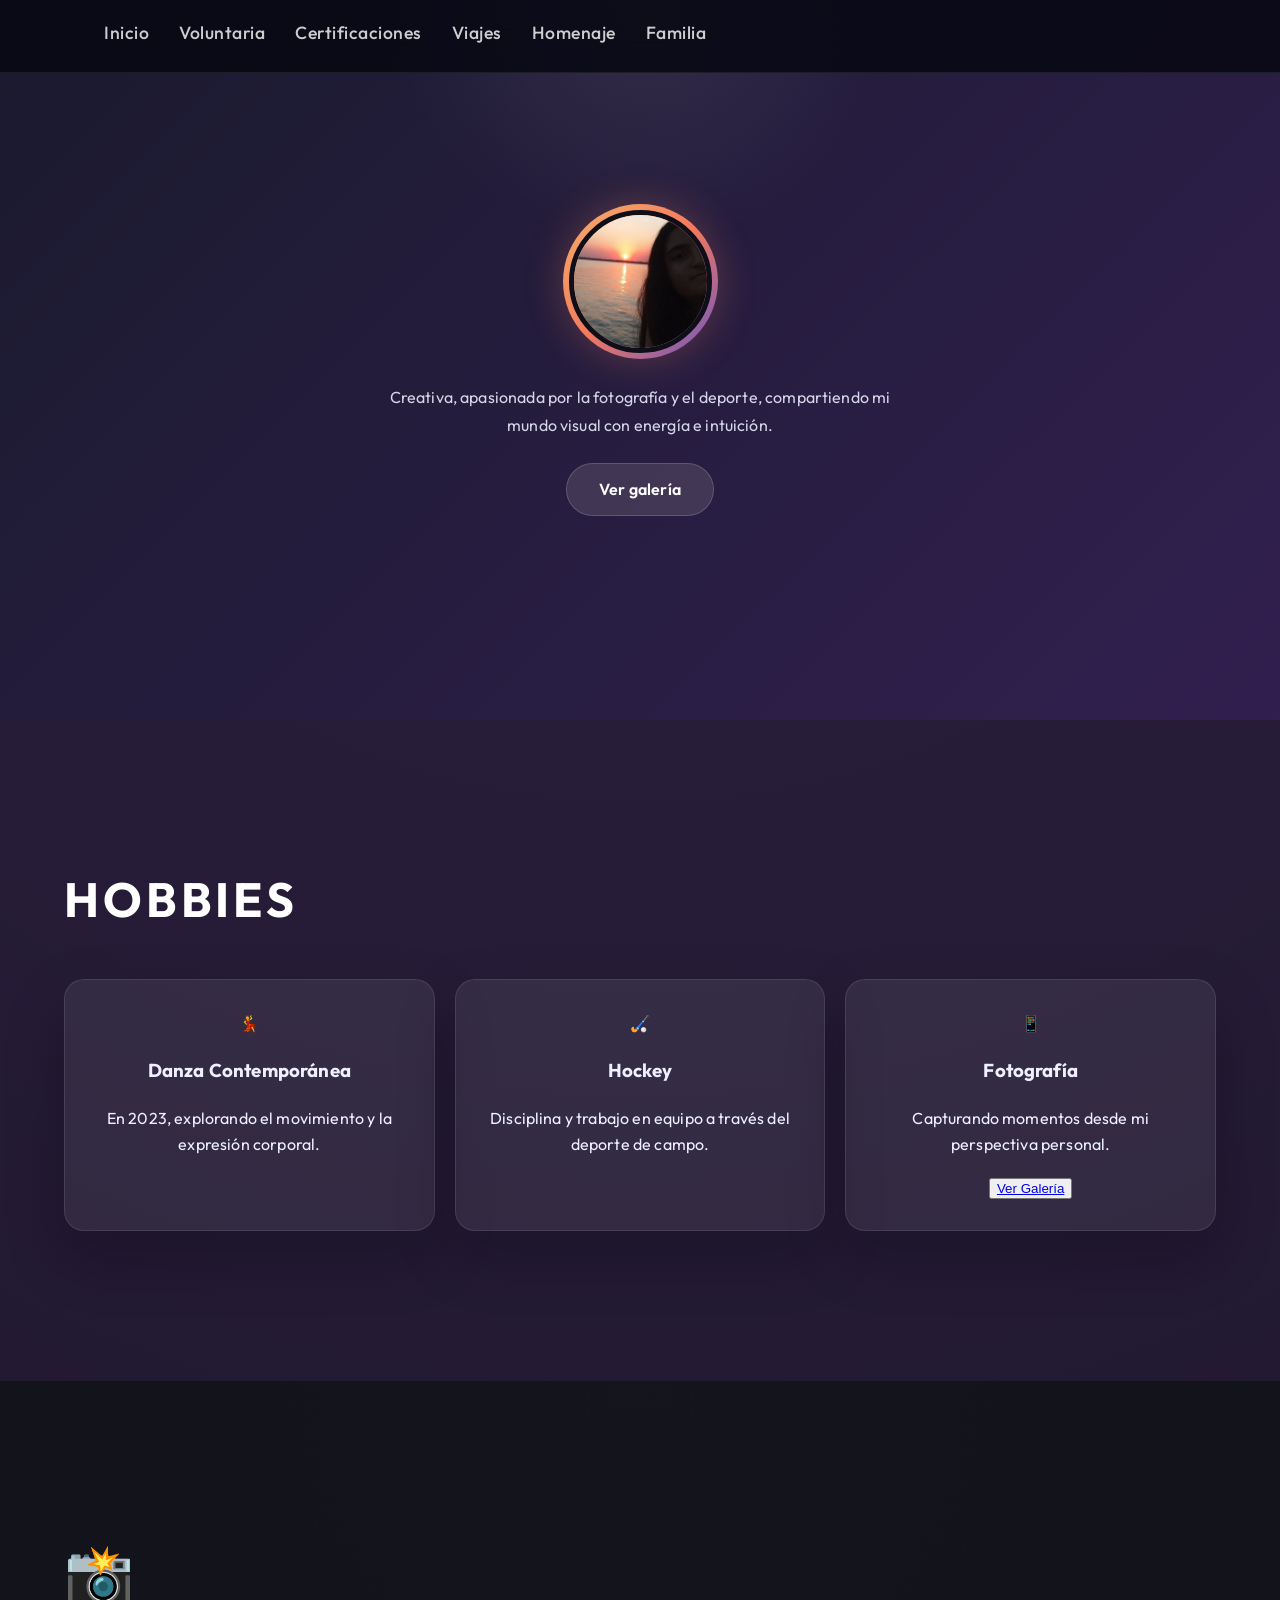
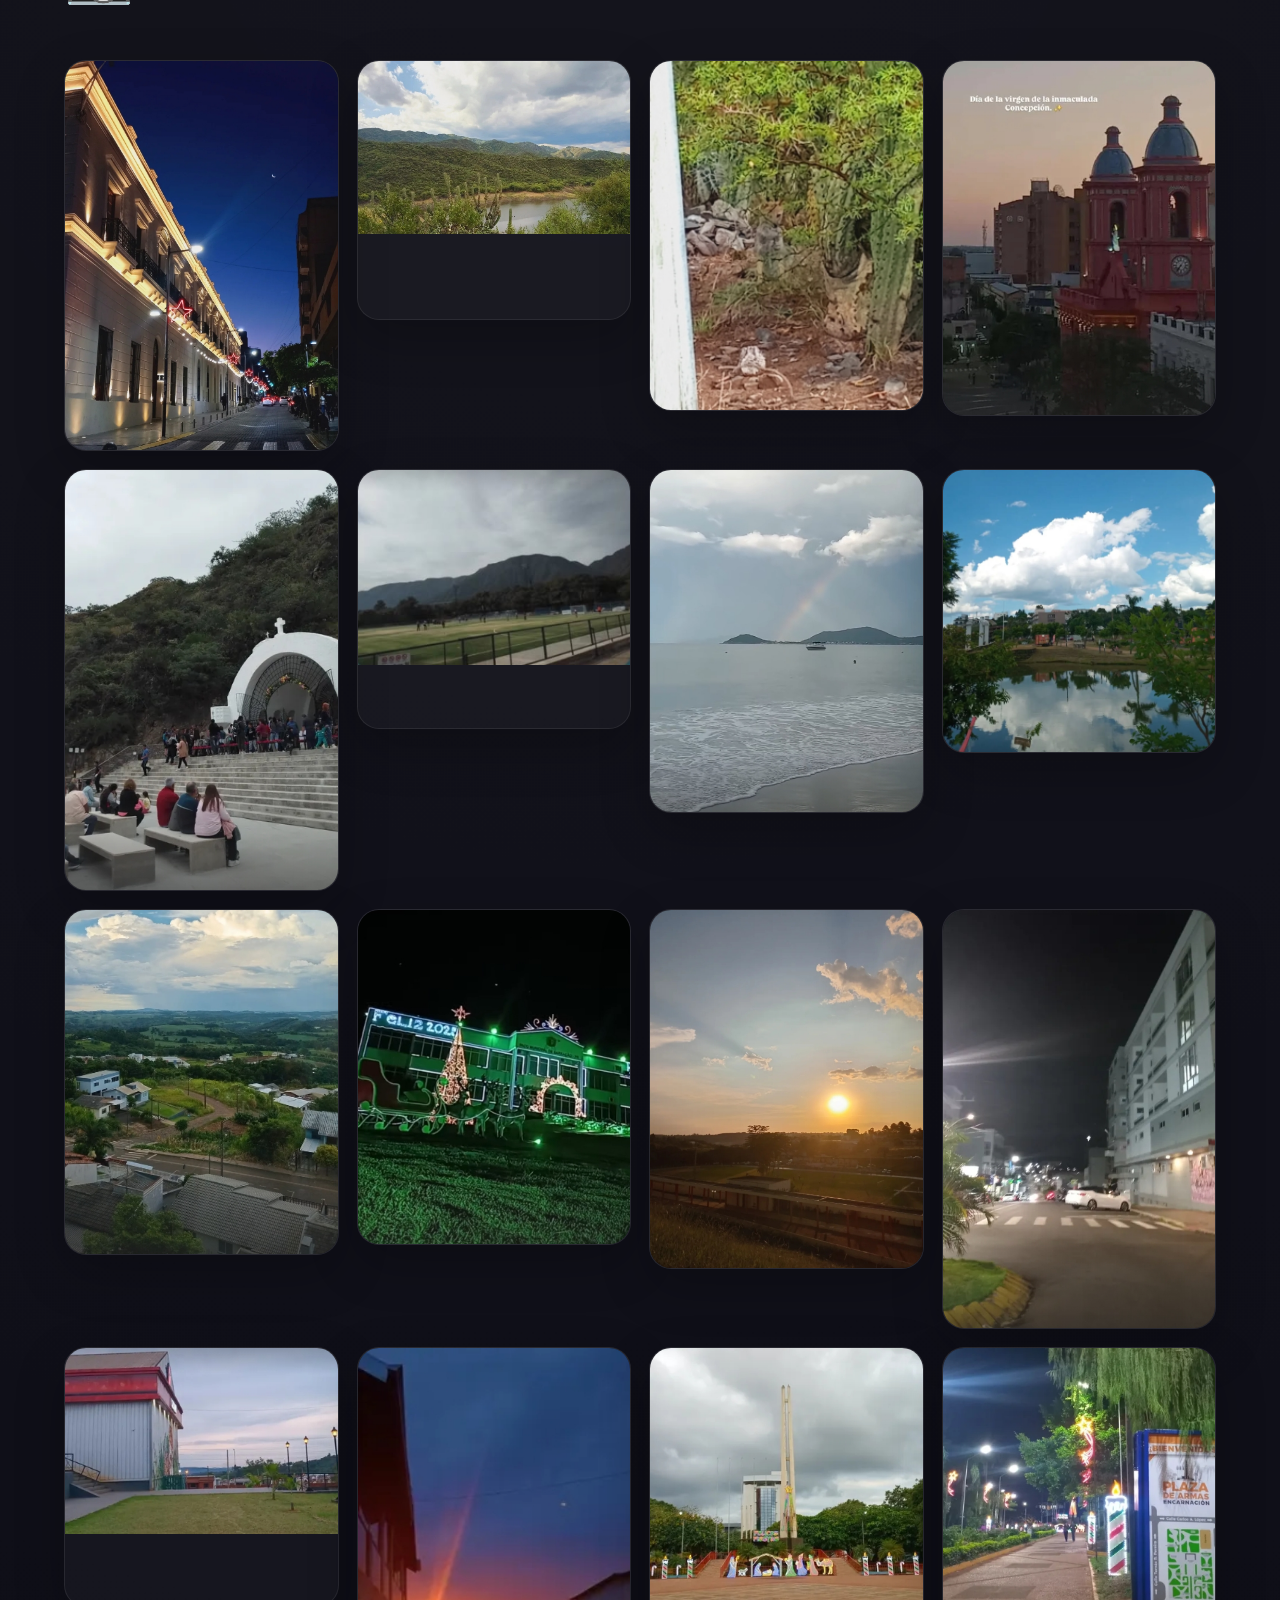
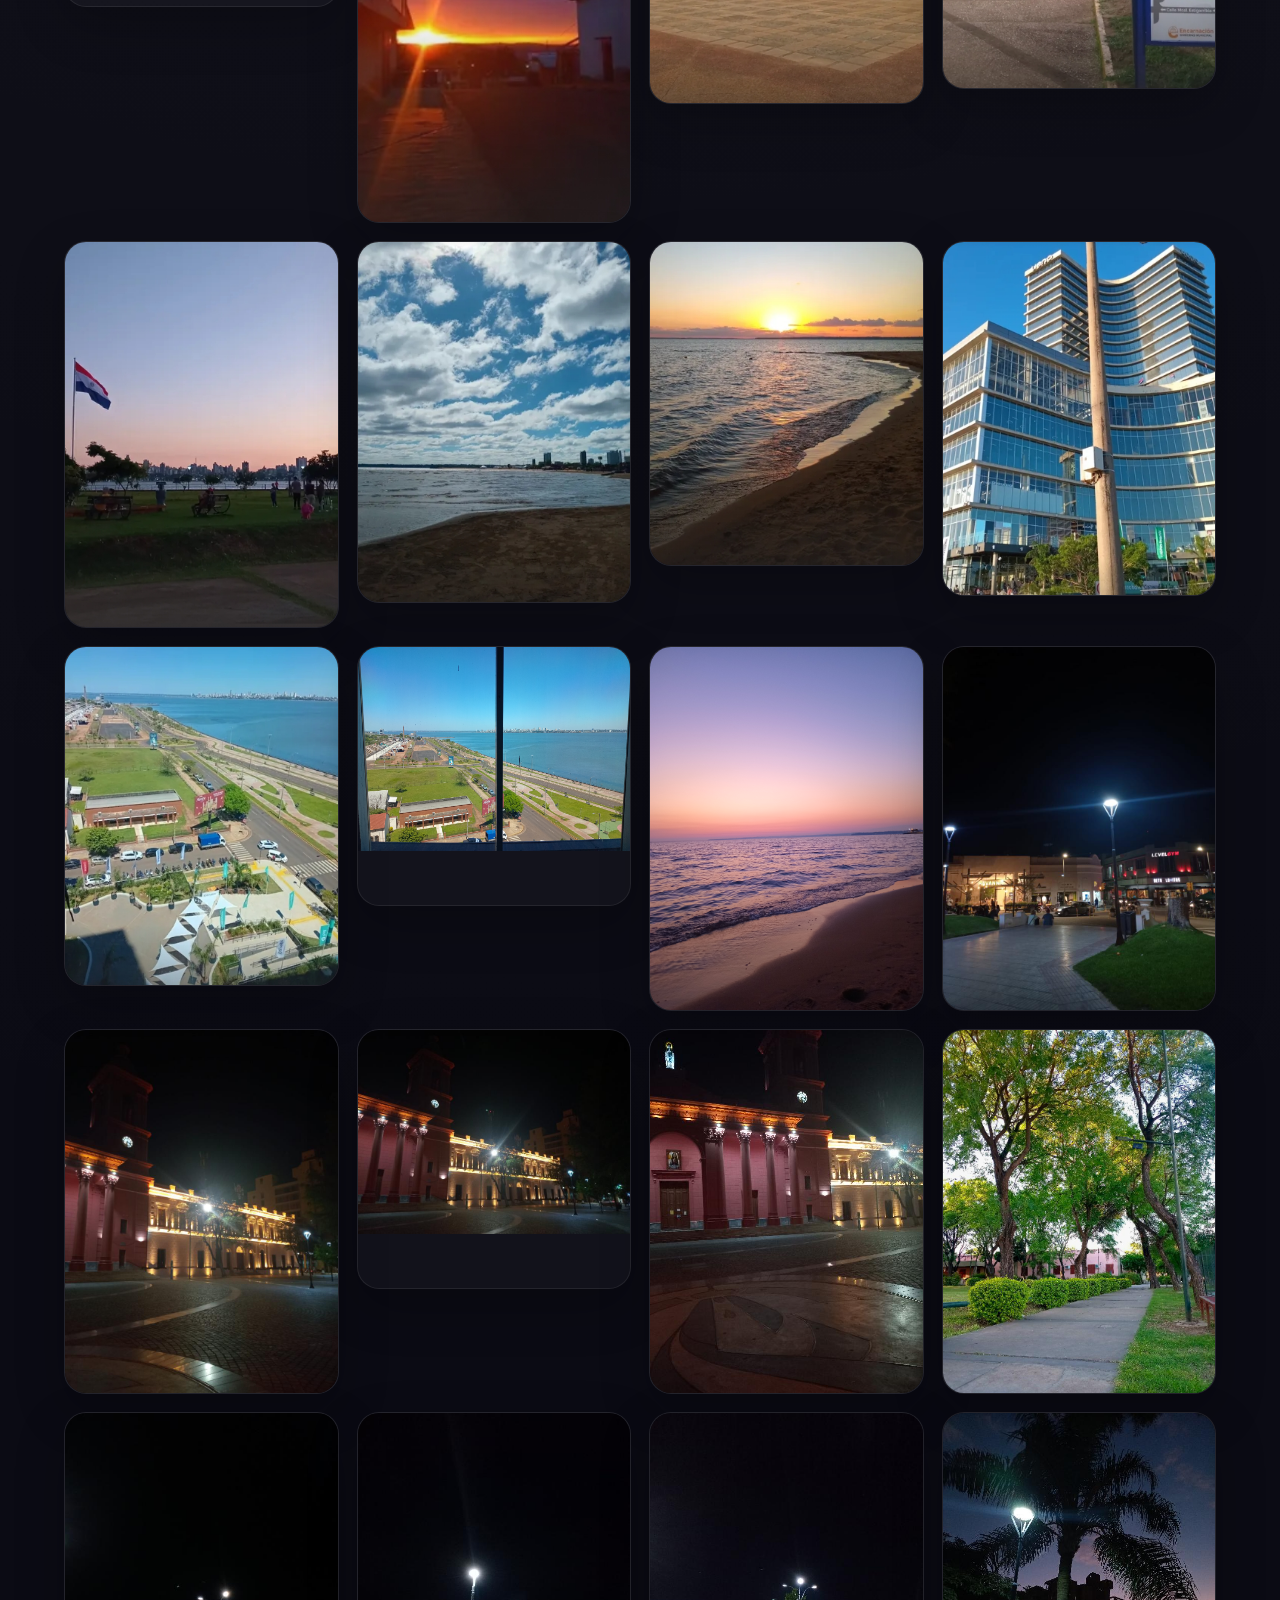
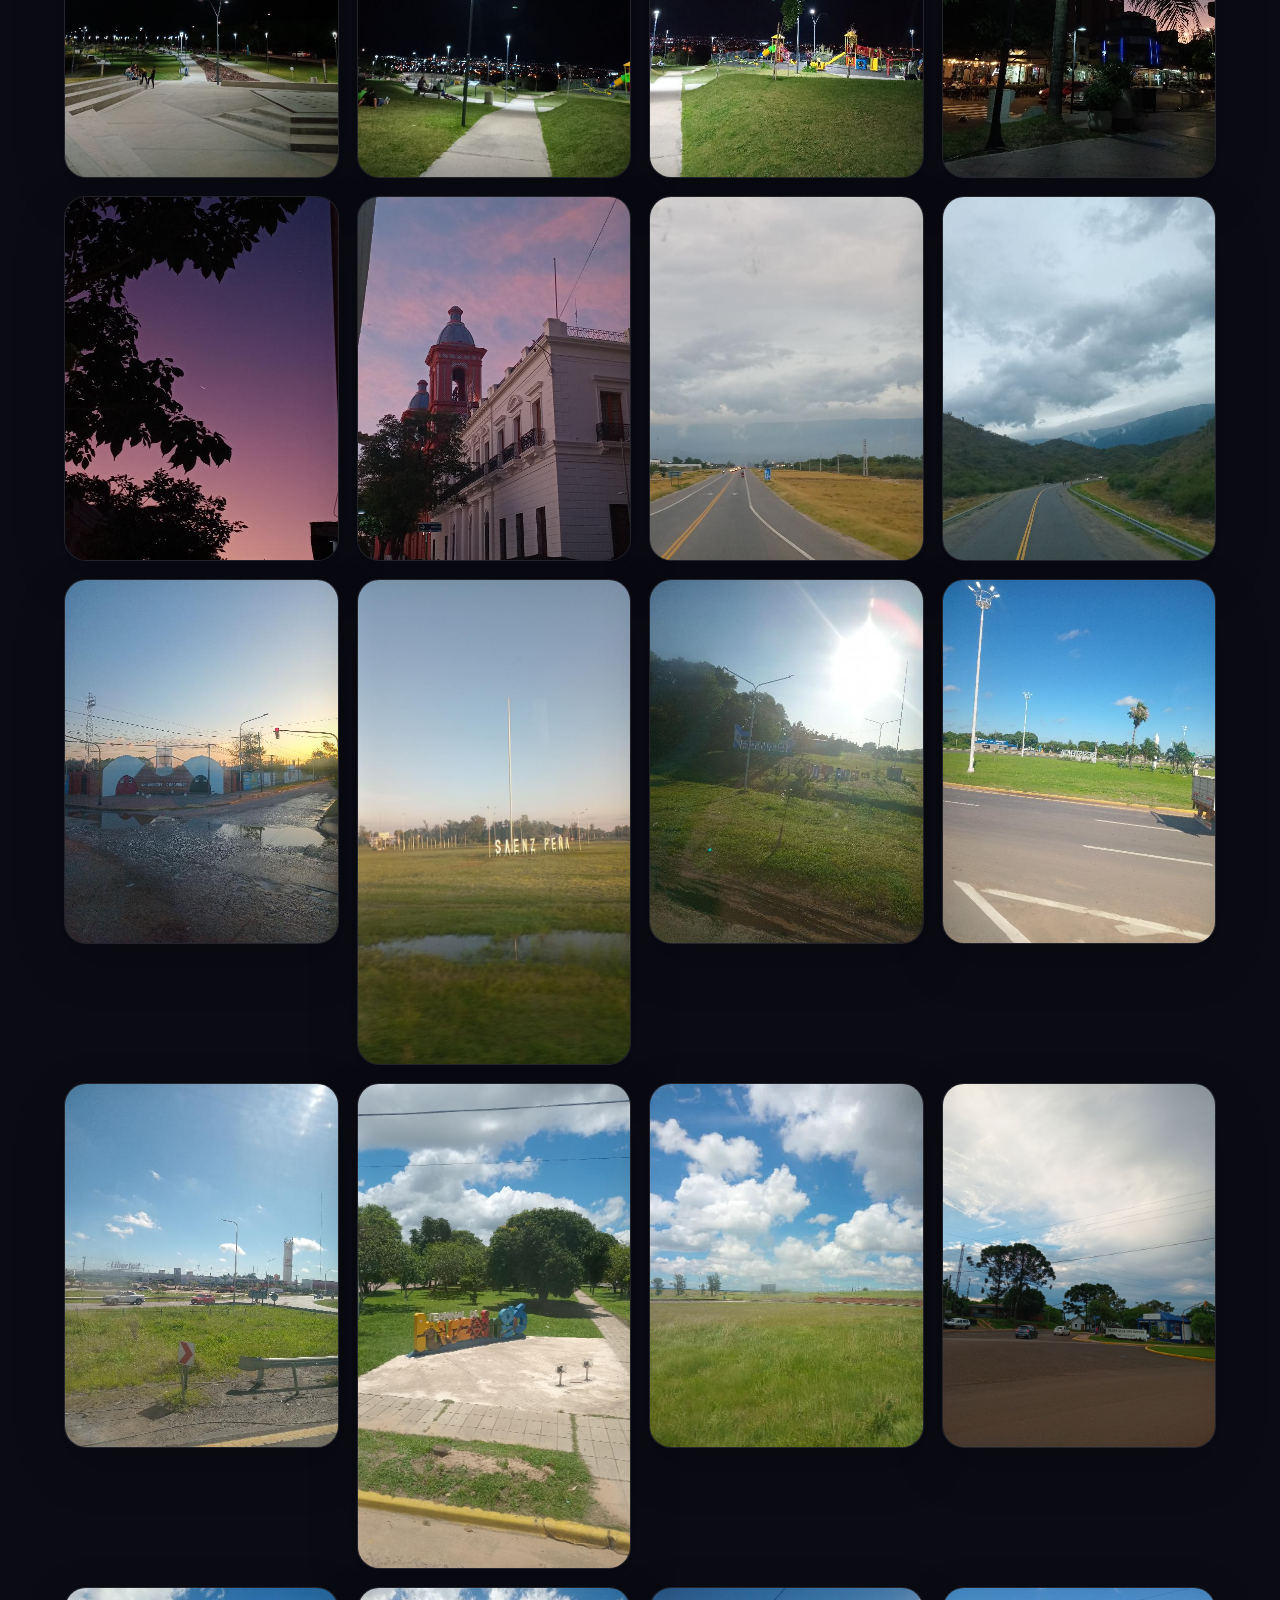
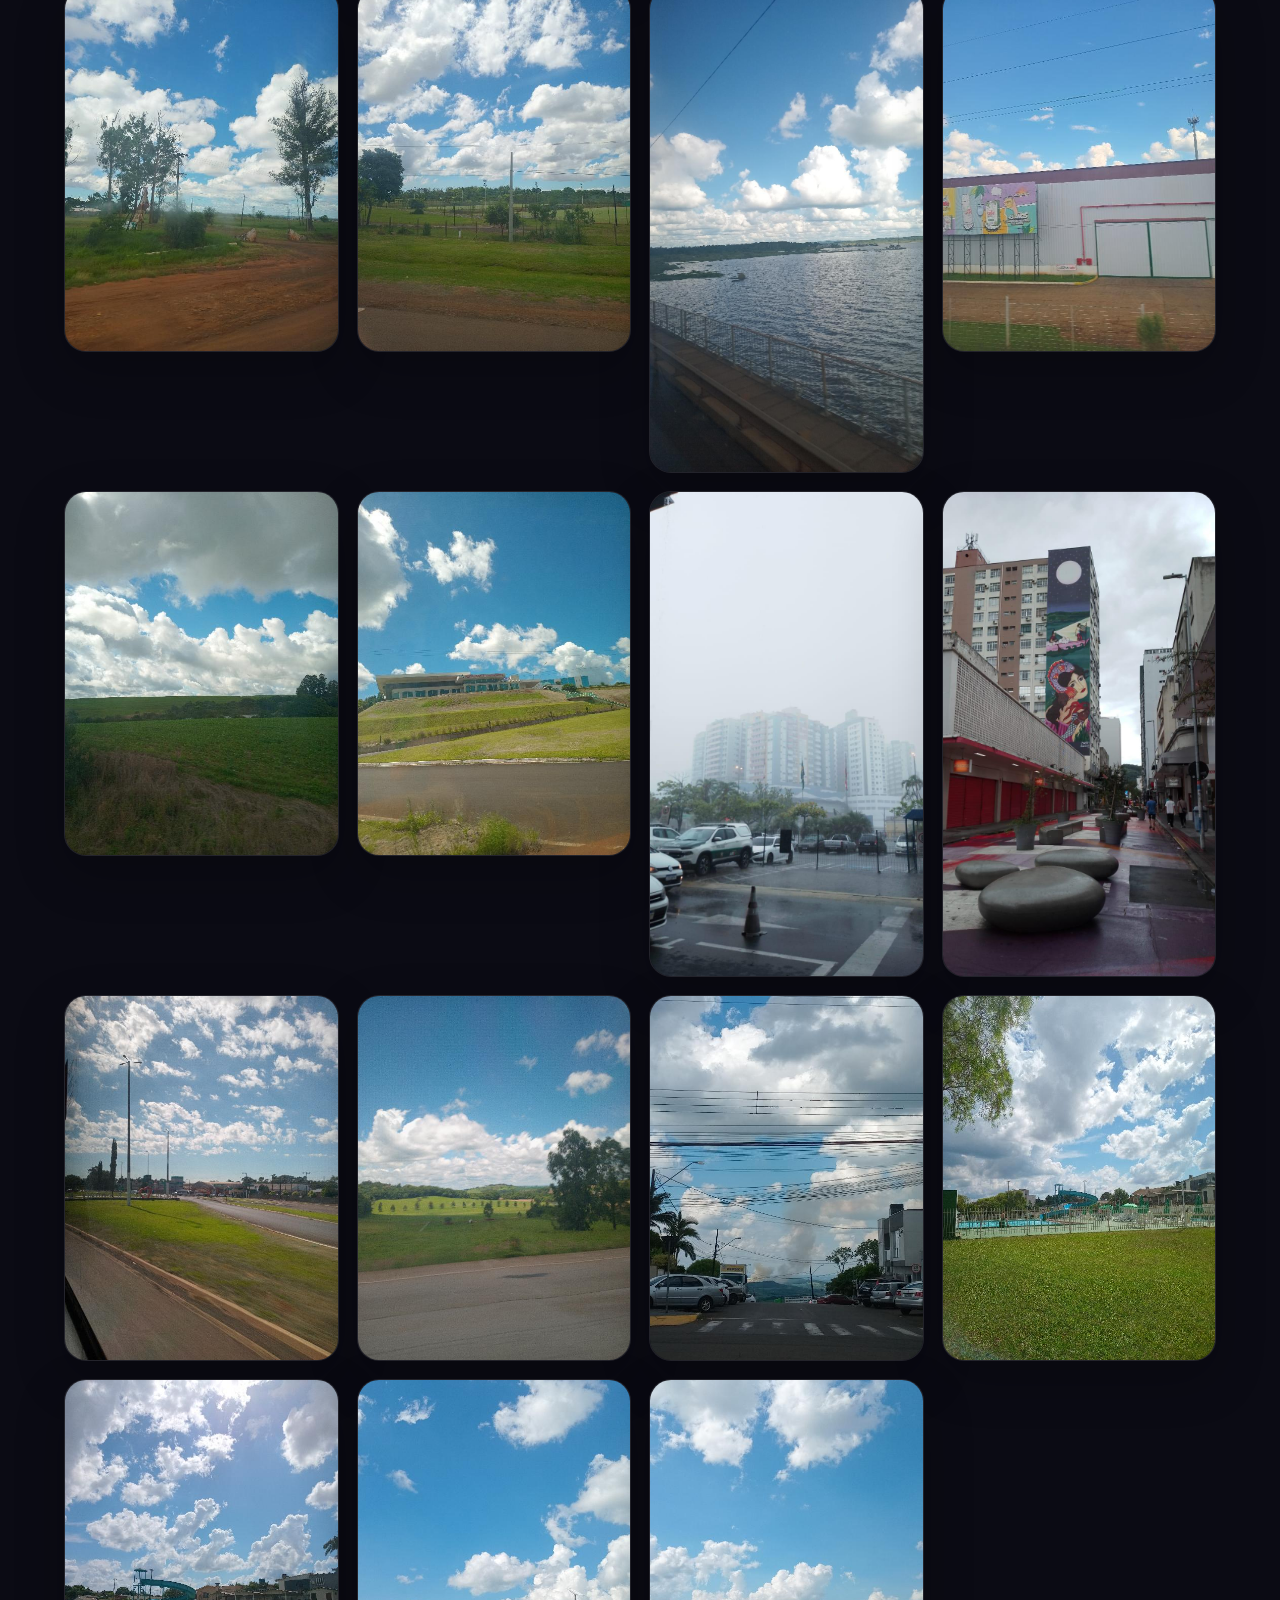
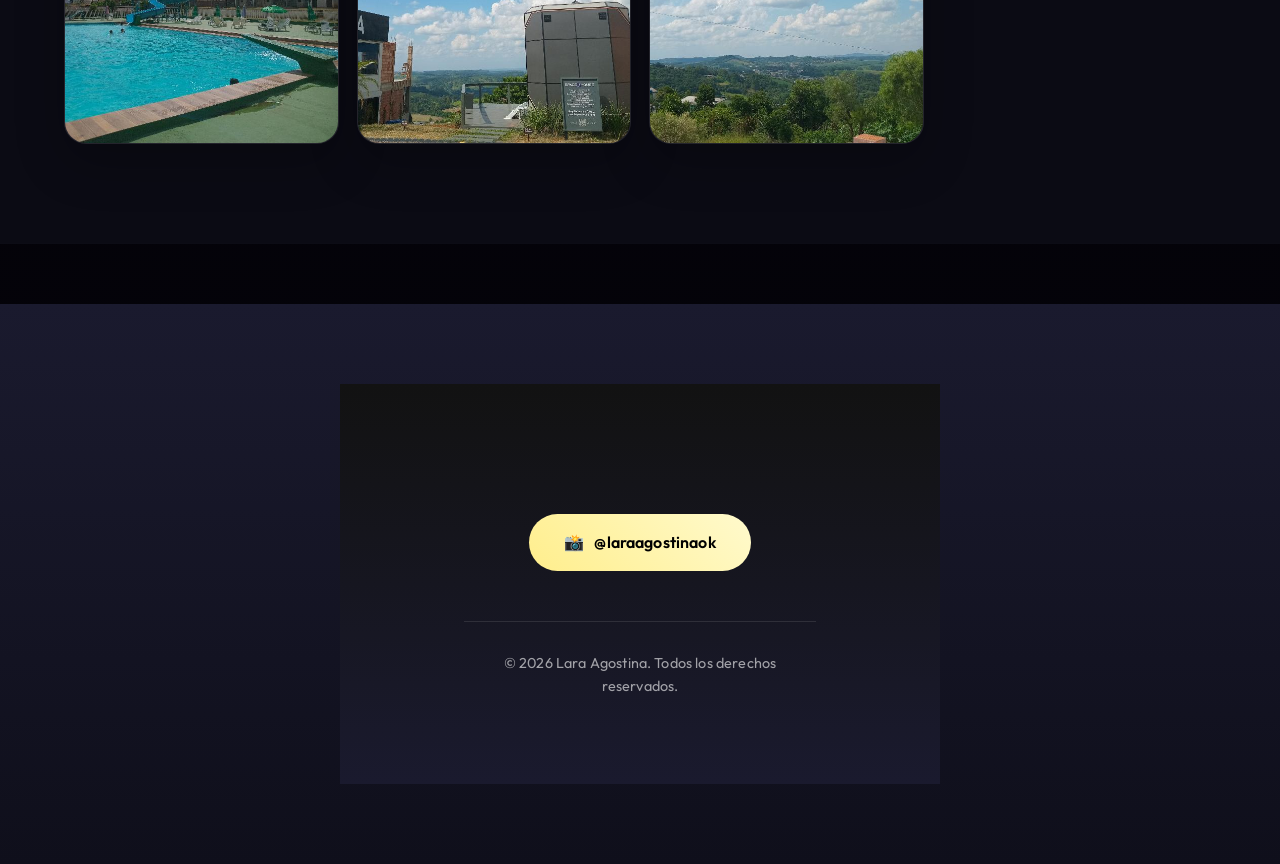
==== index.html @ 1297e6eb "Add files via upload" ====
<!DOCTYPE html>
<html lang="es">
<head>
    <meta charset="UTF-8">
    <meta name="viewport" content="width=device-width, initial-scale=1.0">
    <title>Lara Agostina</title>
    <link href="https://unpkg.com/aos@2.3.1/dist/aos.css" rel="stylesheet">
    <link href="https://fonts.googleapis.com/css2?family=Outfit:wght@300;600&family=Playfair+Display:ital,wght@1,700&display=swap" rel="stylesheet">
    <link rel="stylesheet" href="styles.css">
    <link href="https://fonts.googleapis.com/css2?family=Indie+Flower&display=swap" rel="stylesheet">

</head>
<body>

<nav>
    <div class="nav-container">
        <div class="menu-toggle" id="mobile-menu">
            <span class="bar"></span>
            <span class="bar"></span>
            <span class="bar"></span>
        </div>

    <ul class="nav-list">
        <li><a href="index.html" class="active" >Inicio</a></li>
        <li><a href="voluntaria.html">Voluntaria</a></li>
        <li><a href="certificaciones.html">Certificaciones</a></li>
        <li><a href="viajes.html">Viajes</a></li>
        <li><a href="raices.html">Homenaje</a></li>
        <li><a href="familia.html">Familia</a></li>
    </ul>
    </div>
</nav>

<header class="hero">
    <div class="hero-container" data-aos="zoom-in">
        <div class="profile-frame">
            <img src="yoooo.jpg" alt="Lara Agostina" class="profile-img">
        </div>
        <div class="hero-text">
            <p>Creativa, apasionada por la fotografía y el deporte, compartiendo mi mundo visual con energía e intuición.</p>
            <div class="hero-actions">
                <a href="#galeria" class="hero-btn">Ver galería</a>
            </div>
        </div>
    </div>
</header>

<section id="hobbies">
    <h2 data-aos="fade-up">Hobbies</h2>
    <div class="hobbies-container">
        <div class="hobby-card" data-aos="fade-up">
            <div class="icon">💃</div>
            <h3>Danza Contemporánea</h3>
            <p>En 2023, explorando el movimiento y la expresión corporal.</p>
        </div>
        <div class="hobby-card" data-aos="fade-up" data-aos-delay="100">
            <div class="icon">🏑</div>
            <h3>Hockey</h3>
            <p>Disciplina y trabajo en equipo a través del deporte de campo.</p>
        </div>
        <div class="hobby-card" data-aos="fade-up" data-aos-delay="200">
            <div class="icon">📱</div>
            <h3>Fotografía</h3>
            <p>Capturando momentos desde mi perspectiva personal.</p>
            <button class="btn-mini"><a href="#galeria" class="btn-mini">Ver Galería</a></button>
        </div>
    </div>
</section>

<section id="galeria">
    <h2 data-aos="fade-up">📸</h2></p>
    <div class="gallery-grid" id="gallery-grid">
        <div class="gallery-item" data-aos="zoom-in">
            <img src="catamarca.jpeg" alt="Descripción de la foto 1">
        </div>
        <div class="gallery-item" data-aos="zoom-in" data-aos-delay="100">
            <img src="Dique El Jumeal.jpeg" alt="Descripción de la foto 2">
        </div>
        <div class="gallery-item" data-aos="zoom-in" data-aos-delay="200">
            <img src="El Zorro.jpeg" alt="Descripción de la foto 3">
        </div>
        <div class="gallery-item" data-aos="zoom-in" data-aos-delay="300">
            <img src="Catedral Catamarca.jpeg" alt="Descripción de la foto 4">
        </div>
        <div class="gallery-item" data-aos="zoom-in" data-aos-delay="400">
            <img src="La gruta Catamarca.jpeg" alt="Descripción de la foto 5">
        </div>
         <div class="gallery-item" data-aos="zoom-in" data-aos-delay="400">
            <img src="Fray Mamerto Esquiu Hockey.jpeg" alt="Descripción de la foto 6">
        </div>
        <div class="gallery-item" data-aos="zoom-in" data-aos-delay="400">
            <img src="Canasvieiras Brasil.jpeg" alt="Descripción de la foto 7">
        </div>
         <div class="gallery-item" data-aos="zoom-in" data-aos-delay="400">
            <img src="Lago internacional.jpeg" alt="Descripción de la foto 8">
        </div>
         <div class="gallery-item" data-aos="zoom-in" data-aos-delay="400">
            <img src="Barracao Parana Brasil.jpeg" alt="Descripción de la foto 9">
        </div>
         <div class="gallery-item" data-aos="zoom-in" data-aos-delay="400">
            <img src="Feliz 2025 Parana.jpeg" alt="Descripción de la foto 10">
        </div>
         <div class="gallery-item" data-aos="zoom-in" data-aos-delay="400">
            <img src="Atardecer DC.jpeg" alt="Descripción de la foto 11">
        </div>
         <div class="gallery-item" data-aos="zoom-in" data-aos-delay="400">
            <img src="Noche DC.jpeg" alt="Descripción de la foto 12">
        </div>
         <div class="gallery-item" data-aos="zoom-in" data-aos-delay="400">
            <img src="Bernardo de irigoyen Misiones.jpeg" alt="Descripción de la foto 13">
        </div>
         <div class="gallery-item" data-aos="zoom-in" data-aos-delay="400">
            <img src="Atardecer Bernardo de Irigoyen.jpeg" alt="Descripción de la foto 14">
        </div>
         <div class="gallery-item" data-aos="zoom-in" data-aos-delay="400">
            <img src="Encarnación Plaza.jpeg" alt="Descripción de la foto 15">
        </div>
         <div class="gallery-item" data-aos="zoom-in" data-aos-delay="400">
            <img src="Plaza de Armas Encarnación.jpeg" alt="Descripción de la foto 16">
        </div>
         <div class="gallery-item" data-aos="zoom-in" data-aos-delay="400">
            <img src="Encarnación Paraguay.jpeg" alt="Descripción de la foto 17">
        </div>
         <div class="gallery-item" data-aos="zoom-in" data-aos-delay="400">
            <img src="Playa San Jose Encarnación.jpeg" alt="Descripción de la foto 18">
        </div>
         <div class="gallery-item" data-aos="zoom-in" data-aos-delay="400">
            <img src="Playa Atardecer Encarnación.jpeg" alt="Descripción de la foto 19">
        </div>
         <div class="gallery-item" data-aos="zoom-in" data-aos-delay="400">
            <img src="Shopping Costanera.jpeg" alt="Descripción de la foto 20">
        </div>
         <div class="gallery-item" data-aos="zoom-in" data-aos-delay="400">
            <img src="Encarnación.jpeg" alt="Descripción de la foto 21">
        </div>
        <div class="gallery-item" data-aos="zoom-in" data-aos-delay="400">
            <img src="Enc. Paraguay.jpg" alt="Descripción de la foto 22">
        </div>
        <div class="gallery-item" data-aos="zoom-in" data-aos-delay="400">
            <img src="atardecer playa san jose.jpg" alt="Descripción de la foto 23">
        </div>
        <div class="gallery-item" data-aos="zoom-in" data-aos-delay="400">
            <img src="centro catamarca.jpg" alt="Descripción de la foto 24">
        </div>
        <div class="gallery-item" data-aos="zoom-in" data-aos-delay="400">
            <img src="catedral centro catamarca.jpg" alt="Descripción de la foto 24">
        </div>
        <div class="gallery-item" data-aos="zoom-in" data-aos-delay="400">
            <img src="catedral centro 2 catamarca.jpg" alt="Descripción de la foto 25">
        </div>
        <div class="gallery-item" data-aos="zoom-in" data-aos-delay="400">
            <img src="catedral virgen del valle.jpg" alt="Descripción de la foto 26">
        </div>
        <div class="gallery-item" data-aos="zoom-in" data-aos-delay="400">
            <img src="arboles unca.jpg" alt="Descripción de la foto 27">
        </div>
        <div class="gallery-item" data-aos="zoom-in" data-aos-delay="400">
            <img src="el dique jumeal.jpg" alt="Descripción de la foto 28">
        </div>
        <div class="gallery-item" data-aos="zoom-in" data-aos-delay="400">
            <img src="el dique jumeal 2.jpg" alt="Descripción de la foto 29">
        </div>
        <div class="gallery-item" data-aos="zoom-in" data-aos-delay="400">
            <img src="el dique jumeal 3.jpg" alt="Descripción de la foto 30">
        </div>
        <div class="gallery-item" data-aos="zoom-in" data-aos-delay="400">
            <img src="plaza 25 de mayo catamarca.jpg" alt="Descripción de la foto 31">
        </div>
        <div class="gallery-item" data-aos="zoom-in" data-aos-delay="400">
            <img src="luna catamarca.jpg" alt="Descripción de la foto 33">
        </div>
        <div class="gallery-item" data-aos="zoom-in" data-aos-delay="400">
            <img src="catedral casa de gobierno catamarca.jpg" alt="Descripción de la foto 34">
        </div>
        <div class="gallery-item" data-aos="zoom-in" data-aos-delay="400">
            <img src="paisaje viaje carretera.jpg" alt="Descripción de la foto 35">
        </div>
        <div class="gallery-item" data-aos="zoom-in" data-aos-delay="400">
            <img src="paisaje carretera.jpg" alt="Descripción de la foto 36">
        </div>
        <div class="gallery-item" data-aos="zoom-in" data-aos-delay="400">
            <img src="chaco.jpg" alt="Descripción de la foto 37">
        </div>
        <div class="gallery-item" data-aos="zoom-in" data-aos-delay="400">
            <img src="saenz peña.jpg" alt="Descripción de la foto 38">
        </div>
        <div class="gallery-item" data-aos="zoom-in" data-aos-delay="400">
            <img src="chaco 2.jpg" alt="Descripción de la foto 39">
        </div>
        <div class="gallery-item" data-aos="zoom-in" data-aos-delay="400">
            <img src="resistencia.jpg" alt="Descripción de la foto 40">
        </div>
        <div class="gallery-item" data-aos="zoom-in" data-aos-delay="400">
            <img src="libertad burguer king.jpg" alt="Descripción de la foto 41">
        </div>
        <div class="gallery-item" data-aos="zoom-in" data-aos-delay="400">
            <img src="Terminal de Ituzaingó.jpg" alt="Descripción de la foto 42">
        </div>
        <div class="gallery-item" data-aos="zoom-in" data-aos-delay="400">
            <img src="Misiones.jpg" alt="Descripción de la foto 43">
        </div>
        <div class="gallery-item" data-aos="zoom-in" data-aos-delay="400">
            <img src="Misiones - Bernardo de Irigoyen.jpg" alt="Descripción de la foto 44">
        </div>
         <div class="gallery-item" data-aos="zoom-in" data-aos-delay="400">
            <img src="misiones 2.jpg" alt="Descripción de la foto 45">
        </div>
         <div class="gallery-item" data-aos="zoom-in" data-aos-delay="400">
            <img src="misiones 3.jpg" alt="Descripción de la foto 46">
        </div>
         <div class="gallery-item" data-aos="zoom-in" data-aos-delay="400">
            <img src="misiones 4.jpg" alt="Descripción de la foto 47">
        </div>
         <div class="gallery-item" data-aos="zoom-in" data-aos-delay="400">
            <img src="misiones 5.jpg" alt="Descripción de la foto 48">
        </div>
         <div class="gallery-item" data-aos="zoom-in" data-aos-delay="400">
            <img src="brasil.jpg" alt="Descripción de la foto 49">
        </div>
         <div class="gallery-item" data-aos="zoom-in" data-aos-delay="400">
            <img src="brasill.jpg" alt="Descripción de la foto 50">
        </div>
         <div class="gallery-item" data-aos="zoom-in" data-aos-delay="400">
            <img src="brasillll.jpg" alt="Descripción de la foto 51">
        </div>
         <div class="gallery-item" data-aos="zoom-in" data-aos-delay="400">
            <img src="brasil florianópolis.jpg" alt="Descripción de la foto 52">
        </div>
         <div class="gallery-item" data-aos="zoom-in" data-aos-delay="400">
            <img src="Brasil bem vindo.jpg" alt="Descripción de la foto 53">
        </div>
         <div class="gallery-item" data-aos="zoom-in" data-aos-delay="400">
            <img src="brasil 7.jpg" alt="Descripción de la foto 54">
        </div>
         <div class="gallery-item" data-aos="zoom-in" data-aos-delay="400">
            <img src="brasil 8.jpg" alt="Descripción de la foto 55">
        </div>
         <div class="gallery-item" data-aos="zoom-in" data-aos-delay="400">
            <img src="dc brasil 2.jpg" alt="Descripción de la foto 56">
        </div>
         <div class="gallery-item" data-aos="zoom-in" data-aos-delay="400">
            <img src="dc brasil 3.jpg" alt="Descripción de la foto 57">
        </div>
         <div class="gallery-item" data-aos="zoom-in" data-aos-delay="400">
            <img src="dc brasil 4.jpg" alt="Descripción de la foto 58">
        </div>
         <div class="gallery-item" data-aos="zoom-in" data-aos-delay="400">
            <img src="dc brasil 5.jpg" alt="Descripción de la foto 59">
        </div>
    </div>
</section>

<div id="lightbox" class="lightbox">
    <span class="close-lightbox">&times;</span>
    <img id="lightbox-img" src="" alt="Vista ampliada">
    <div id="lightbox-caption"></div>
</div>

<footer id="contacto">
    <div class="footer-content" data-aos="fade-up">
        
        <div class="insta-container">
            <a href="https://www.instagram.com/laraagostinaok/" target="_blank" class="insta-link">
                <div class="insta-btn">
                    <span class="insta-icon">📸</span>
                    <span>@laraagostinaok</span>
                </div>
            </a>
        </div>

        <div class="footer-bottom">
            <p>&copy; 2026 Lara Agostina. Todos los derechos reservados.</p>
            
        </div>
    </div>
</footer>

<script src="https://unpkg.com/aos@2.3.1/dist/aos.js"></script>
<script>
  AOS.init({
    duration: 800, // duración de la animación
    once: false,   // se repite al subir y bajar
  });
</script>

<script>
    // Menú Móvil
    const menuToggle = document.getElementById('mobile-menu');
    const navList = document.querySelector('.nav-list');

    menuToggle.addEventListener('click', () => {
        navList.classList.toggle('active');
    });

    // Lógica Simple para la Galería (Lightbox)
    const galleryItems = document.querySelectorAll('.gallery-item img');
    const lightbox = document.getElementById('lightbox');
    const lightboxImg = document.getElementById('lightbox-img');

    galleryItems.forEach(img => {
        img.addEventListener('click', () => {
            lightbox.style.display = 'flex';
            lightboxImg.src = img.src;
        });
    });

    lightbox.addEventListener('click', () => {
        lightbox.style.display = 'none';
    });
</script>

<script>
        // Seleccionamos todos los enlaces del menú
        const linksMenu = document.querySelectorAll('.nav-list a');

        linksMenu.forEach(link => {
            link.addEventListener('click', function(e) {
                // 1. Evitamos que el navegador salte de página inmediatamente
                e.preventDefault(); 
                const href = this.getAttribute('href');
                
                // 2. Creamos la onda (ripple)
                const ripple = document.createElement('span');
                ripple.classList.add('ripple');
                this.appendChild(ripple);

                // 3. Calculamos la posición del clic para que la onda nazca ahí
                const rect = this.getBoundingClientRect();
                const size = Math.max(rect.width, rect.height);
                
                // Centramos la onda en el punto exacto del clic/toque
                const x = e.clientX - rect.left - size / 2;
                const y = e.clientY - rect.top - size / 2;

                ripple.style.width = ripple.style.height = `${size}px`;
                ripple.style.left = `${x}px`;
                ripple.style.top = `${y}px`;

                // 4. Cambiamos el color del texto a amarillo durante la expansión
                this.style.color = '#ffeb3b'; // O tu color amarillo exacto

                // 5. Pequeña pausa: Esperamos 400ms (lo que tarda en expandirse la onda) 
                //    y luego saltamos a la página nueva.
                setTimeout(() => {
                    // Eliminamos el ripple para no sobrecargar el DOM (opcional pero limpio)
                    ripple.remove();
                    // Volvemos a poner el color de texto normal antes del cambio de página
                    this.style.color = ''; 
                    // Ejecutamos el salto de página
                    window.location.href = href;
                }, 400); // 400ms es el tiempo perfecto de espera
            });
        });
    </script>

</body>
</html>
---- styles.css ----
:root {
    --bg-dark: #1a1a2e;
    --accent-orange: #FFEE8C;
    --accent-purple: #6a5acd;
    --glass: rgba(255, 255, 255, 0.1);
}

body {
    background-color: var(--bg-dark);
    color: white;
    font-family: 'Outfit', sans-serif;
    margin: 0;
    overflow-x: hidden;
}

header {
    height: 80vh;
    display: flex;
    justify-content: center;
    align-items: center;
    background: linear-gradient(135deg, #1a1a2e 0%, #4a192c 100%);
    text-align: center;
}

h1 {
    font-family: 'Playfair Display', serif;
    font-size: clamp(3rem, 10vw, 6rem);
    margin: 0;
}

.subtitle {
    font-size: 1.2rem;
    opacity: 0.8;
}

section { padding: 100px 10%; }

h2 { font-size: 2.5rem; margin-bottom: 40px; }

/* Hobbies */
.hobbies-grid {
    display: flex;
    gap: 20px;
    justify-content: center;
}

.hobby-item {
    background: var(--glass);
    padding: 20px 40px;
    border-radius: 50px;
    backdrop-filter: blur(10px);
    border: 1px solid rgba(255,255,255,0.2);
}

/* Voluntariados con más onda */
.vol-container { display: flex; gap: 20px; }
.vol-card {
    flex: 1;
    padding: 40px;
    border-radius: 20px;
    min-height: 200px;
    display: flex;
    flex-direction: column;
    justify-content: flex-end;
}
.custom-gradient-1 { background: linear-gradient(45deg, #6a5acd, #fb2e01); }
.custom-gradient-2 { background: linear-gradient(45deg, #2193b0, #6dd5ed); }

/* Emprendimientos en Blanco y Negro */
.ideas-grid { display: grid; grid-template-columns: 1fr 1fr; gap: 30px; }

.idea-card {
    position: relative;
    height: 300px;
    background: #333;
    border-radius: 20px;
    overflow: hidden;
    background-image: url('https://via.placeholder.com/600x400'); /* Pon tu imagen aquí */
    background-size: cover;
    background-position: center;
}

.grayscale {
    filter: grayscale(100%);
    transition: 0.5s ease;
}

.grayscale:hover {
    filter: grayscale(0%); /* Se pone a color al pasar el mouse */
}

.status-tag {
    position: absolute;
    top: 20px;
    right: 20px;
    background: rgba(0,0,0,0.8);
    padding: 5px 15px;
    border-radius: 5px;
    font-size: 0.8rem;
}

.idea-content {
    position: absolute;
    bottom: 0;
    width: 100%;
    padding: 20px;
    background: linear-gradient(transparent, black);
}

#certificaciones {
    background: linear-gradient(180deg, #1a1a2e 0%, #251a4a 100%);
}

.cursos-grid {
    display: grid;
    grid-template-columns: repeat(auto-fit, minmax(280px, 1fr));
    gap: 25px;
}

.curso-card {
    background: rgba(255, 255, 255, 0.05); /* Efecto cristal */
    backdrop-filter: blur(15px);
    border: 1px solid rgba(255, 255, 255, 0.1);
    border-radius: 20px;
    padding: 30px;
    display: flex;
    align-items: center;
    gap: 20px;
    transition: all 0.4s ease;
}

.curso-card:hover {
    background: rgba(255, 255, 255, 0.1);
    border: 1px solid var(--accent-orange);
    transform: translateY(-10px) scale(1.02);
}

.curso-icon {
    font-size: 2.5rem;
}

.curso-info h3 {
    margin: 5px 0;
    font-size: 1.2rem;
    color: #fff;
}

.curso-info p {
    font-size: 0.9rem;
    color: #ccc;
    margin: 0;
}

.tag {
    background: var(--accent-orange);
    color: #000;
    font-size: 0.7rem;
    font-weight: bold;
    padding: 3px 10px;
    border-radius: 20px;
    text-transform: uppercase;
}

:root {
    --primary: #ff7e5f;
    --secondary: #feb47b;
    --dark: #121212;
    --glass: rgba(255, 255, 255, 0.1);
}

body {
    background-color: var(--dark);
    color: white;
    font-family: 'Outfit', sans-serif;
    scroll-behavior: smooth;
    margin: 0;
}

/* Nav Estilizada */
nav {
    position: sticky;
    top: 0;
    z-index: 1000;
    background: rgba(8, 8, 20, 0.92);
    backdrop-filter: blur(16px);
    border-bottom: 1px solid rgba(255, 255, 255, 0.08);
}

.nav-container {
    max-width: 1200px;
    margin: 0 auto;
    padding: 12px 5%;
    display: flex;
    align-items: center;
    justify-content: space-between;
    gap: 24px;
}

.logo {
    font-family: 'Playfair Display', serif;
    font-size: 1.6rem;
    font-weight: 700;
    letter-spacing: 0.08em;
    color: #ffffff;
}

.logo span {
    color: var(--accent-orange);
}

.nav-list {
    display: flex;
    align-items: center;
    gap: 28px;
    margin: 0;
    padding: 0;
    list-style: none;
}

.nav-list li {
    margin: 0;
}

.nav-list a {
    color: #f4f6ff;
    text-decoration: none;
    font-size: 0.95rem;
    transition: color 0.25s ease, transform 0.25s ease;
    padding: 8px 0;
}

.nav-list a:hover {
    color: var(--accent-orange);
    transform: translateY(-2px);
}

/* Hobbies */
.hobbies-container {
    display: grid;
    grid-template-columns: repeat(auto-fit, minmax(250px, 1fr));
    gap: 20px;
}

.hobby-card {
    background: var(--glass);
    padding: 30px;
    border-radius: 20px;
    text-align: center;
    border: 1px solid rgba(255,255,255,0.05);
}

/* Emprendimientos Grayscale */
.ideas-container {
    display: flex;
    gap: 30px;
    margin-top: 40px;
}

.idea-box {
    position: relative;
    flex: 1;
    border-radius: 15px;
    overflow: hidden;
    background: #222;
}

.grayscale img {
    width: 100%;
    filter: grayscale(100%);
    opacity: 0.5;
    transition: 0.5s;
}

.idea-box:hover .grayscale img {
    filter: grayscale(0%);
    opacity: 1;
}

.overlay {
    position: absolute;
    top: 20px;
    left: 20px;
    background: white;
    color: black;
    padding: 5px 15px;
    font-weight: bold;
    border-radius: 5px;
    z-index: 10;
}

.idea-info { padding: 20px; }

/* Cursos */
.curso-tag {
    display: inline-block;
    padding: 10px 20px;
    margin: 10px;
    background: linear-gradient(90deg, var(--primary), var(--secondary));
    border-radius: 50px;
    font-weight: bold;
}

#galeria {
    background: radial-gradient(circle at top, rgba(255,255,255,0.04), transparent 45%), #0b0b14;
    padding-top: 80px;
    padding-bottom: 100px;
}

#galeria h2 {
    font-size: clamp(2.5rem, 6vw, 3.5rem);
    margin-bottom: 10px;
    letter-spacing: 0.15em;
}

#galeria .subtitle {
    max-width: 720px;
    margin: 0 auto;
    opacity: 0.75;
}

.gallery-grid {
    display: grid;
    grid-template-columns: repeat(auto-fit, minmax(220px, 1fr));
    gap: 18px;
    margin-top: 40px;
    align-items: start;
}

.gallery-item {
    position: relative;
    overflow: hidden;
    border-radius: 22px;
    background: rgba(255, 255, 255, 0.03);
    border: 1px solid rgba(255,255,255,0.08);
    box-shadow: 0 18px 50px rgba(0, 0, 0, 0.24);
    cursor: pointer;
    transition: transform 0.35s ease, box-shadow 0.35s ease, border-color 0.35s ease;
    min-height: 260px;
}

.gallery-item:hover {
    transform: translateY(-6px);
    box-shadow: 0 28px 60px rgba(0, 0, 0, 0.30);
    border-color: rgba(255, 204, 102, 0.35);
}

.gallery-item img {
    width: 100%;
    height: 100%;
    object-fit: cover;
    display: block;
    transition: transform 0.5s ease, filter 0.35s ease;
}

.gallery-item:hover img {
    transform: scale(1.06);
    filter: brightness(0.95);
}

.gallery-item::before {
    content: attr(alt);
    position: absolute;
    bottom: 0;
    left: 0;
    right: 0;
    padding: 16px;
    background: linear-gradient(transparent, rgba(0, 0, 0, 0.78));
    color: white;
    font-size: 0.95rem;
    opacity: 0;
    transition: opacity 0.3s ease;
}

.gallery-item:hover::before {
    opacity: 1;
}

@media (max-width: 768px) {
    #galeria {
        padding-top: 60px;
        padding-bottom: 70px;
    }

    #galeria h2 {
        font-size: 2.4rem;
    }

    #galeria .subtitle {
        padding: 0 10px;
        text-align: center;
    }

    .gallery-grid {
        grid-template-columns: repeat(auto-fit, minmax(180px, 1fr));
        gap: 14px;
        grid-auto-rows: minmax(220px, auto);
    }

    .gallery-item {
        min-height: 220px;
        border-radius: 18px;
    }

    .gallery-item::before {
        font-size: 0.85rem;
        padding: 12px;
    }
}

.certificados-slider {
    display: grid;
    grid-template-columns: repeat(auto-fit, minmax(280px, 1fr));
    gap: 25px;
    padding: 20px 0;
}

.cert-card {
    background: #1e1e2f;
    border-radius: 15px;
    overflow: hidden;
    transition: all 0.4s cubic-bezier(0.175, 0.885, 0.32, 1.275);
    border: 1px solid rgba(255, 255, 255, 0.05);
}

.cert-card:hover {
    transform: translateY(-10px) scale(1.05);
    box-shadow: 0 20px 40px rgba(255, 140, 97, 0.2);
    border-color: var(--accent-orange);
}

.cert-img-container {
    width: 100%;
    height: 180px;
    overflow: hidden;
    background: #000;
}

.cert-img-container img {
    width: 100%;
    height: 100%;
    object-fit: contain; /* Para que el certificado se vea completo sin recortarse */
    opacity: 0.8;
    transition: 0.3s;
}

.cert-card:hover img {
    opacity: 1;
}

.cert-info {
    padding: 20px;
    position: relative;
}

.cert-number {
    position: absolute;
    top: -20px;
    right: 20px;
    font-size: 2.5rem;
    font-weight: bold;
    color: rgba(255, 140, 97, 0.1); /* Número gigante de fondo */
}

.cert-info h3 {
    margin: 0;
    font-size: 1.1rem;
    color: #fff;
    line-height: 1.3;
}

.cert-info p {
    color: #888;
    font-size: 0.85rem;
    margin-top: 10px;
}

/* Estilos para el Lightbox */
.lightbox {
    display: none; /* Oculto por defecto */
    position: fixed;
    z-index: 2000;
    top: 0;
    left: 0;
    width: 100%;
    height: 100%;
    background-color: rgba(0, 0, 0, 0.9);
    backdrop-filter: blur(8px);
    justify-content: center;
    align-items: center;
    flex-direction: column;
}

.lightbox img {
    max-width: 85%;
    max-height: 80%;
    border-radius: 10px;
    box-shadow: 0 0 30px rgba(255, 255, 255, 0.2);
    transform: scale(0.8);
    transition: transform 0.3s ease;
}

.lightbox.active img {
    transform: scale(1);
}

.close-lightbox {
    position: absolute;
    top: 30px;
    right: 50px;
    color: white;
    font-size: 50px;
    font-weight: bold;
    cursor: pointer;
}

#lightbox-caption {
    color: white;
    margin-top: 20px;
    font-size: 1.2rem;
    font-family: 'Playfair Display', serif;
}

.hero {
    min-height: 80vh;
    display: flex;
    justify-content: center;
    align-items: center;
    background: radial-gradient(circle at top, rgba(255,255,255,0.08), transparent 26%), linear-gradient(135deg, #1a1a2e 0%, #311f4f 100%);
    padding: 40px 8%;
    text-align: center;
}

.hero-container {
    display: flex;
    flex-direction: column;
    align-items: center;
    justify-content: center;
    gap: 24px;
    width: 100%;
    max-width: 560px;
}

.hero-text {
    width: 100%;
}

.hero-text h1 {
    font-family: 'Playfair Display', serif;
    font-size: clamp(2.6rem, 7vw, 3.2rem);
    margin: 0;
    color: #ffffff;
    line-height: 1.02;
}

.hero-text p {
    font-size: 1rem;
    opacity: 0.88;
    line-height: 1.75;
    margin: 0 auto;
    max-width: 520px;
}

.hero-actions {
    margin-top: 24px;
}

.hero-btn {
    display: inline-block;
    padding: 12px 32px;
    border-radius: 999px;
    background: rgba(255, 246, 225, 0.12);
    border: 1px solid rgba(255, 255, 255, 0.16);
    color: #fff;
    font-weight: 600;
    text-decoration: none;
    transition: transform 0.3s ease, box-shadow 0.3s ease, background 0.3s ease;
}

.hero-btn:hover {
    transform: translateY(-2px);
    background: rgba(255, 255, 255, 0.18);
    box-shadow: 0 14px 28px rgba(0, 0, 0, 0.18);
}

/* Marco circular para la foto */
.profile-frame {
    width: 155px;
    height: 155px;
    border-radius: 50%;
    padding: 6px;
    background: linear-gradient(135deg, rgba(255, 184, 108, 0.95), rgba(255, 126, 95, 0.95), rgba(106, 90, 205, 0.95));
    display: flex;
    justify-content: center;
    align-items: center;
    box-shadow: 0 0 38px rgba(255, 126, 95, 0.28);
    animation: float 5s ease-in-out infinite;
}

.profile-img {
    width: 100%;
    height: 100%;
    border-radius: 50%;
    object-fit: cover;
    border: 5px solid #0f0f1a;
}

/* Animación de flotado suave */
@keyframes float {
    0%, 100% { transform: translateY(0); }
    50% { transform: translateY(-12px); }
}

/* --- Footer moderno --- */
.footer-content {
    padding: 80px 10%;
    text-align: center;
    background: linear-gradient(to top, #1a1a2e, #121212);
}

.insta-btn {
    display: inline-flex;
    align-items: center;
    gap: 10px;
    background: linear-gradient(45deg, #f09433, #e6683c, #dc2743, #cc2366, #bc1888);
    color: white;
    padding: 15px 30px;
    border-radius: 50px;
    font-weight: bold;
    text-decoration: none;
    transition: transform 0.3s ease, box-shadow 0.3s ease;
    margin-top: 20px;
}

.insta-link { text-decoration: none; }

.insta-btn:hover {
    transform: scale(1.1);
    box-shadow: 0 10px 20px rgba(220, 39, 67, 0.4);
}

/* Estilos base para el botón (oculto en desktop) */
.menu-toggle {
    display: none;
    flex-direction: column;
    cursor: pointer;
    gap: 5px;
}

.bar {
    width: 25px;
    height: 3px;
    background-color: white;
    border-radius: 2px;
}

/* --- AJUSTES PARA MÓVILES --- */
@media (max-width: 768px) {
    .hero {
        height: auto; /* Evita el espacio gigante vacío */
        padding: 80px 20px 60px 20px;
    }

    .hero-container {
        justify-content: center;
        padding: 0;
    }

    .hero-text {
        max-width: 100%;
        text-align: center;
    }

    .profile-frame {
        width: 140px;
        height: 140px;
    }

    .hero-text h1 {
        font-size: 2.4rem;
    }

    .hero-text p {
        font-size: 1rem;
        opacity: 0.88;
    }

    .menu-toggle {
        display: flex; /* Mostrar las rayitas en móvil */
        z-index: 1001;
    }

    .nav-list {
        position: fixed;
        left: -100%; /* Escondido a la izquierda */
        top: 0;
        flex-direction: column;
        background: rgba(18, 18, 18, 0.98);
        backdrop-filter: blur(10px);
        width: 100%;
        height: 100vh;
        text-align: center;
        transition: 0.3s;
        justify-content: center;
        padding: 0;
        z-index: 1000;
    }

    /* Clase que activaremos con JS para mostrar el menú */
    .nav-list.active {
        left: 0;
    }

    .nav-list li {
        margin: 25px 0;
    }

    .nav-list a {
        font-size: 1.5rem;
    }
}

#contacto {
    background: linear-gradient(to top, #0f0f1b, #1a1a2e);
    padding: 80px 20px;
    display: flex;
    justify-content: center; /* Centra horizontalmente */
    align-items: center;    /* Centra verticalmente si fuera necesario */
    text-align: center;
}

.footer-content {
    max-width: 600px;
    width: 100%;
}

.insta-container {
    display: flex;
    justify-content: center;
    margin: 30px 0;
}

.insta-btn {
    display: flex;
    align-items: center;
    gap: 12px;
    background: linear-gradient(45deg, #f09433, #e6683c, #dc2743, #cc2366, #bc1888);
    color: white;
    padding: 15px 35px;
    border-radius: 50px;
    font-weight: 600;
    text-decoration: none;
    transition: all 0.3s ease;
}

.insta-btn:hover {
    transform: scale(1.05);
    box-shadow: 0 10px 25px rgba(220, 39, 67, 0.4);
}

.footer-bottom {
    margin-top: 50px;
    border-top: 1px solid rgba(255, 255, 255, 0.1);
    padding-top: 25px;
}

.footer-bottom p {
    font-size: 0.9rem;
    color: rgba(255, 255, 255, 0.6);
    margin: 5px 0;
}

.footer-subtext {
    font-size: 0.75rem !important;
    letter-spacing: 1px;
    text-transform: uppercase;
    opacity: 0.4;
}

.ideas-container {
    display: flex;
    flex-direction: column; /* Esto los pone uno debajo del otro */
    gap: 40px;             /* Espacio entre un proyecto y otro */
    align-items: center;    /* Los centra horizontalmente */
    max-width: 900px;
    margin: 0 auto;         /* Centra el contenedor en la página */
}

.idea-card {
    display: flex;
    flex-direction: row;    /* En pantallas grandes: Imagen a un lado, texto al otro */
    background: #1e1e2f;
    border-radius: 20px;
    overflow: hidden;
    width: 100%;
    border: 1px solid rgba(255, 255, 255, 0.05);
    transition: 0.3s;
}

.idea-card:hover {
    border-color: var(--accent-orange);
    transform: translateY(-5px);
}

.idea-img {
    flex: 1;
    max-height: 350px;
}

.idea-img img {
    width: 100%;
    height: 100%;
    object-fit: cover;
    filter: grayscale(100%); /* Tu toque artístico */
    transition: 0.5s;
}

.idea-card:hover img {
    filter: grayscale(0%); /* Cobra color al pasar el mouse */
}

.idea-info {
    flex: 1;
    padding: 40px;
    display: flex;
    flex-direction: column;
    justify-content: center;
    text-align: left;
}

/* --- SECCIÓN EMPRENDIMIENTOS: ESTILO ARTÍSTICO B&N --- */

.ideas-vertical-container {
    display: flex;
    flex-direction: column;
    align-items: center;    /* Centra las tarjetas en el medio */
    gap: 60px;              /* Espacio entre Skala y Yerba */
    padding: 60px 20px;
}

.card-mediana {
    width: 100%;
    max-width: 550px;       /* Tamaño mediano elegante en PC */
    background: #1e1e2f;
    border-radius: 25px;
    overflow: hidden;
    display: flex;
    flex-direction: column;
    box-shadow: 0 15px 35px rgba(0,0,0,0.4);
    border: 1px solid rgba(255, 255, 255, 0.05);
    transition: transform 0.4s ease;
}

.card-mediana:hover {
    transform: translateY(-10px);
    border-color: var(--accent-orange);
}

/* Efecto Blanco y Negro en la Imagen */
.card-img {
    width: 100%;
    height: 350px;
    overflow: hidden;
    background: #000; /* Fondo negro por si la foto tarda en cargar */
}

.card-img img {
    width: 100%;
    height: 100%;
    object-fit: cover;
    /* Forzamos el Blanco y Negro aquí */
    filter: grayscale(100%); 
    opacity: 0.7; /* Un toque de transparencia para más drama */
    transition: filter 0.6s ease, opacity 0.6s ease, transform 0.6s ease;
}

/* Cuando pasas el mouse, vuelve el color */
.card-mediana:hover .card-img img {
    filter: grayscale(0%);
    opacity: 1;
    transform: scale(1.05);
}

.card-content {
    padding: 35px;
    text-align: center;
    display: flex;
    flex-direction: column;
    align-items: center;
}

.card-content h3 {
    font-size: 1.8rem;
    color: #fff;
    margin-bottom: 15px;
    font-family: 'Playfair Display', serif;
}

.card-content p {
    color: #ccc;
    line-height: 1.6;
    margin-bottom: 25px;
    font-size: 0.95rem;
}

/* Botón estilizado */
.btn-proyecto {
    display: inline-block;
    padding: 12px 28px;
    border: 2px solid var(--accent-orange);
    color: var(--accent-orange);
    border-radius: 50px;
    text-decoration: none;
    font-weight: bold;
    transition: all 0.3s ease;
}

.btn-proyecto:hover {
    background: var(--accent-orange);
    color: #1a1a2e;
}

/* Ajuste para que en móviles no se pegue a los bordes */
@media (max-width: 768px) {
    .card-mediana {
        width: 95%;
    }
}

.card-mediana {
    width: 90%;          /* Casi todo el ancho en celulares */
    max-width: 550px;    /* <--- TAMAÑO MEDIANO EN PC */
    margin: 0 auto;      /* Centra la tarjeta */
    display: flex;
    flex-direction: column;
    background: #1e1e2f;
    border-radius: 25px;
    overflow: hidden;
    filter: grayscale(100%); /* Tu estilo B&N */
    transition: 0.5s ease;
}

.card-mediana:hover {
    filter: grayscale(0%);
    transform: translateY(-10px);
}

.map-stats-container {
    background: var(--glass);
    padding: 40px;
    border-radius: 30px;
    display: flex;
    align-items: center;
    justify-content: space-around;
    flex-wrap: wrap;
    border: 1px solid rgba(255,255,255,0.1);
}

.provincias-count {
    font-size: 5rem;
    font-weight: bold;
    color: var(--accent-orange);
    font-family: 'Playfair Display', serif;
}

.progress-bar-bg {
    width: 100%;
    height: 12px;
    background: rgba(255,255,255,0.1);
    border-radius: 10px;
    margin-top: 20px;
    overflow: hidden;
}

.progress-bar-fill {
    height: 100%;
    background: linear-gradient(90deg, var(--accent-purple), var(--accent-orange));
    box-shadow: 0 0 15px var(--accent-orange);
    border-radius: 10px;
}
.video-grid {
    display: grid;
    grid-template-columns: repeat(auto-fit, minmax(300px, 1fr));
    gap: 30px;
}

.video-card {
    background: #1e1e2f;
    padding: 15px;
    border-radius: 20px;
    text-align: center;
    border: 1px solid rgba(255,255,255,0.05);
}

.video-wrapper {
    position: relative;
    padding-bottom: 177.78%; /* Relación de aspecto 9:16 (Vertical tipo TikTok/Reels) */
    /* Cambiar a 56.25% si los videos son horizontales (16:9) */
    height: 0;
    overflow: hidden;
    border-radius: 15px;
    margin-bottom: 15px;
}

.video-wrapper iframe {
    position: absolute;
    top: 0;
    left: 0;
    width: 100%;
    height: 100%;
}

.video-card h4 {
    margin-top: 10px;
    font-family: 'Outfit', sans-serif;
    color: var(--accent-orange);
}

.provincias-list-grid {
    display: grid;
    grid-template-columns: repeat(auto-fit, minmax(150px, 1fr));
    gap: 20px;
    flex: 2; /* Ocupa más espacio que el contador */
    margin-left: 40px;
}

.region-box h4 {
    color: var(--accent-orange);
    font-size: 0.8rem;
    text-transform: uppercase;
    letter-spacing: 2px;
    margin-bottom: 10px;
    border-bottom: 1px solid rgba(255, 140, 97, 0.3);
    padding-bottom: 5px;
}

.region-box ul {
    list-style: none;
    padding: 0;
}

.region-box li {
    font-size: 0.95rem;
    margin-bottom: 5px;
    opacity: 0.8;
    position: relative;
    padding-left: 15px;
}

/* El puntito decorativo antes de cada provincia */
.region-box li::before {
    content: '•';
    color: var(--accent-purple);
    position: absolute;
    left: 0;
    font-weight: bold;
}



#cumpleaños {
    padding: 80px 10%;
    display: flex;
    justify-content: center;
    overflow: hidden;
}

.birthday-card {
    position: relative;
    background: rgba(255, 255, 255, 0.03);
    backdrop-filter: blur(20px);
    border: 1px solid rgba(255, 255, 255, 0.1);
    padding: 60px 40px;
    border-radius: 40px;
    max-width: 600px;
    width: 100%;
    text-align: center;
    box-shadow: 0 20px 50px rgba(0,0,0,0.3);
}

.bday-icon {
    font-size: 4rem;
    margin-bottom: 20px;
    filter: drop-shadow(0 0 15px var(--accent-orange));
    animation: bounce 2s infinite;
}

.bday-date {
    font-family: 'Playfair Display', serif;
    font-size: 2.5rem;
    color: #FFFACD;
    margin: 10px 0;
}

.bday-status {
    display: flex;
    align-items: center;
    justify-content: center;
    gap: 10px;
    background: rgba(106, 90, 205, 0.2);
    padding: 10px 20px;
    border-radius: 50px;
    display: inline-flex;
    margin: 20px 0;
}

.status-dot {
    width: 8px;
    height: 8px;
    background: #00ff88;
    border-radius: 50%;
    box-shadow: 0 0 10px #00ff88;
}

.bday-stats {
    display: flex;
    justify-content: center;
    align-items: center;
    gap: 40px;
    margin-top: 30px;
}

.stat-item {
    display: flex;
    flex-direction: column;
}

.stat-value {
    font-size: 2rem;
    font-weight: bold;
    color: white;
}

.stat-label {
    font-size: 0.8rem;
    text-transform: uppercase;
    color: #FFFACD;
    letter-spacing: 2px;
}

.stat-divider {
    width: 1px;
    height: 40px;
    background: rgba(255,255,255,0.2);
}

/* Burbujas decorativas */
.bday-circle-1, .bday-circle-2 {
    position: absolute;
    border-radius: 50%;
    z-index: -1;
    filter: blur(40px);
}

.bday-circle-1 {
    width: 150px;
    height: 150px;
    background: var(--accent-purple);
    top: -20px;
    left: -20px;
    opacity: 0.3;
}

.bday-circle-2 {
    width: 120px;
    height: 120px;
    background: var(--accent-orange);
    bottom: -10px;
    right: -10px;
    opacity: 0.2;
}

@keyframes bounce {
    0%, 100% { transform: translateY(0); }
    50% { transform: translateY(-10px); }
}

.international-tags {
    margin-top: 30px;
    padding-top: 20px;
    border-top: 1px solid rgba(255, 255, 255, 0.1);
}

.tags-row {
    display: flex;
    gap: 15px;
    margin-top: 10px;
}

.country-tag {
    background: rgba(255, 255, 255, 0.1);
    border: 1px solid var(--accent-orange);
    padding: 8px 20px;
    border-radius: 50px;
    font-size: 0.9rem;
    font-weight: 600;
    transition: all 0.3s ease;
}

.country-tag:hover {
    background: var(--accent-orange);
    color: #1a1a2e;
    transform: translateY(-3px);
}

.country-header {
    display: flex;
    align-items: center;
    gap: 10px;
    margin-bottom: 10px;
}

.flag {
    font-size: 1.5rem;
}

/* Ajuste para móvil */
@media (max-width: 768px) {
    .tags-row {
        justify-content: center;
    }
}

#raices {
    padding: 100px 10%;
    background: linear-gradient(180deg, #0d0d0d 0%, #1a1a2e 100%);
}

.story-container {
    background: var(--glass);
    padding: 50px;
    border-radius: 40px;
    border: 1px solid rgba(255, 255, 255, 0.1);
}

.story-grid {
    display: grid;
    grid-template-columns: 1fr 1.2fr;
    gap: 50px;
    align-items: center;
}

.story-image {
    position: relative;
}

.photo-frame {
    background: white;
    padding: 15px 15px 50px 15px; /* Estilo tipo Polaroid */
    border-radius: 10px;
    transform: rotate(-3deg);
    box-shadow: 0 15px 35px rgba(0,0,0,0.5);
    transition: transform 0.3s ease;
}

.photo-frame:hover {
    transform: rotate(0deg) scale(1.02);
}

.photo-frame img {
    width: 100%;
    height: auto;
    border-radius: 5px;
    filter: sepia(20%); /* Un toque vintage suave */
}

.photo-caption {
    font-family: 'Playfair Display', serif;
    color: #333;
    text-align: center;
    margin-top: 15px;
    font-style: italic;
    font-weight: bold;
}

.story-text h2 {
    text-align: left;
    margin-bottom: 20px;
    color: var(--accent-orange);
}

.special-tag {
    background: var(--accent-purple);
    padding: 5px 15px;
    border-radius: 20px;
    font-size: 0.7rem;
    text-transform: uppercase;
    letter-spacing: 2px;
}

.dedicatoria-final {
    margin-top: 30px;
    padding: 20px;
    border-left: 3px solid var(--accent-orange);
    background: rgba(255, 140, 97, 0.05);
    font-style: italic;
}

/* Ajuste para móvil */
@media (max-width: 768px) {
    .story-grid {
        grid-template-columns: 1fr;
        text-align: center;
    }
    .story-text h2 {
        text-align: center;
    }
    .photo-frame {
        transform: rotate(0deg);
        max-width: 300px;
        margin: 0 auto;
    }
}

#mi-historia {
    padding: 100px 12%;
    background-color: #0d0d16;
    overflow: hidden;
}

.historia-grid {
    display: grid;
    grid-template-columns: 1fr 1fr;
    gap: 80px;
    align-items: center;
}

/* --- COLLAGE DINÁMICO --- */
.historia-visual {
    position: relative;
    display: flex;
    justify-content: center;
    align-items: center;
}

.collage-container {
    position: relative;
    width: 100%;
    max-width: 400px;
    height: 450px;
}

/* Mancha de color animada al fondo */
.shape-blob {
    position: absolute;
    top: 50%;
    left: 50%;
    transform: translate(-50%, -50%);
    width: 300px;
    height: 300px;
    background: linear-gradient(45deg, var(--accent-purple), var(--accent-orange));
    filter: blur(80px);
    border-radius: 50%;
    opacity: 0.3;
    animation: floatBlob 10s infinite alternate;
}

.foto-wrapper {
    position: absolute;
    background: white;
    padding: 10px 10px 30px 10px;
    box-shadow: 0 20px 40px rgba(0,0,0,0.5);
    transition: all 0.5s cubic-bezier(0.175, 0.885, 0.32, 1.275);
}

.foto-wrapper img {
    width: 100%;
    height: auto;
    display: block;
}

.foto-tag {
    color: #333;
    font-family: 'Playfair Display', serif;
    font-size: 0.75rem;
    text-align: center;
    margin-top: 10px;
    font-weight: bold;
}

/* Posiciones iniciales */
.baby {
    width: 180px;
    top: 20px;
    left: 0;
    transform: rotate(-10deg);
    z-index: 1;
}

.actual {
    width: 240px;
    bottom: 20px;
    right: 0;
    transform: rotate(5deg);
    z-index: 2;
}

/* Animación al pasar el mouse */
.collage-container:hover .baby {
    transform: rotate(-15deg) translateX(-20px);
    opacity: 0.7;
}

.collage-container:hover .actual {
    transform: rotate(0deg) scale(1.1);
    z-index: 3;
}

/* --- TEXTO Y STATS --- */
.historia-stats {
    display: flex;
    gap: 20px;
    margin-top: 30px;
}

.stat-item {
    background: rgba(255, 255, 255, 0.05);
    padding: 10px 20px;
    border-radius: 15px;
    border: 1px solid rgba(255, 255, 255, 0.1);
    font-size: 0.8rem;
    color: var(--accent-orange);
}

.stat-item span {
    display: block;
    font-size: 1.5rem;
    font-weight: bold;
    color: white;
}

/* Animación de la mancha de fondo */
@keyframes floatBlob {
    0% { border-radius: 50% 50% 50% 50%; transform: translate(-50%, -50%) scale(1); }
    100% { border-radius: 30% 70% 70% 30%; transform: translate(-50%, -50%) scale(1.2); }
}

/* --- MÓVIL --- */
@media (max-width: 1024px) {
    .historia-grid { grid-template-columns: 1fr; text-align: center; }
    .collage-container { height: 350px; margin: 0 auto; }
    .baby { width: 150px; }
    .actual { width: 200px; }
    .historia-stats { justify-content: center; }
}


/* Esto asegura que haya un espacio generoso entre cualquier sección */
section {
    margin-bottom: 60px; /* Espacio abajo de cada sección */
    padding-top: 100px !important; /* Espacio arriba para que no se peguen */
}

/* Específicamente para que la playlist no se pegue al homenaje */
#playlist {
    margin-top: 40px;
    border-top: 1px solid rgba(255, 255, 255, 0.05); /* Una línea muy sutil */
}

/* Usamos triple selección para ganar prioridad absoluta */
section#mi-historia .historia-container .historia-badge {
    position: absolute;
    bottom: -10px;
    right: -10px;
    background-color: var(--accent-orange) !important;
    
    /* Forzamos color negro y una fuente legible */
    color: #000000 !important; 
    font-family: 'Montserrat', sans-serif !important; /* O 'Arial' si no tienes Montserrat */
    
    padding: 12px 20px !important;
    border-radius: 12px !important;
    font-weight: 900 !important; /* Ultra negrita */
    font-size: 0.9rem !important;
    line-height: 1 !important;
    text-transform: uppercase !important;
    letter-spacing: 1px !important;
    
    box-shadow: 0 8px 25px rgba(255, 140, 97, 0.4) !important;
    z-index: 100 !important;
    display: block !important;
    border: none !important;
}

/* Para asegurarnos que si hay un <strong> o un <span> adentro, también sea negro */
.historia-badge * {
    color: #000000 !important;
    font-weight: 900 !important;
}


/* 7 de Abril en naranja y cursiva */
.bday-date {
    color:#FFFACD !important; /* Tu naranja */
    font-family: 'Playfair Display', serif !important;
    font-style: italic !important;
    font-size: 2.8rem !important;
    display: block !important;
    margin-bottom: 30px !important;
}

/* ESTO ELIMINA LOS CUADROS GRISES QUE TE SALEN */
.birthday-card .stat-item {
    background: transparent !important; /* Quita el fondo gris */
    border: none !important;            /* Quita cualquier borde */
    padding: 0 !important;              /* Quita el espacio interno extra */
    box-shadow: none !important;        /* Quita sombras */
    display: flex !important;
    flex-direction: column !important;
    align-items: center !important;
}

/* Los números grandes en blanco */
.birthday-card .stat-value {
    color: #ffffff !important;
    font-size: 2.5rem !important;
    font-weight: bold !important;
}

/* LAS ETIQUETAS "AÑOS" Y "ABRIL" EN NARANJA */
.birthday-card .stat-label {
    color: #FFFACD !important; /* Forzamos el naranja de la captura */
    font-size: 0.8rem !important;
    text-transform: uppercase !important;
    letter-spacing: 2px !important;
    background: transparent !important; /* Aseguramos que no tengan fondo */
}

/* La línea del medio */
.stat-divider {
    width: 1px !important;
    height: 50px !important;
    background: rgba(255, 255, 255, 0.2) !important;
    margin: 0 20px !important;
}

/* --- SECCIÓN PLAYLIST OPTIMIZADA --- */
#playlist {
    background: linear-gradient(180deg, #1a1a2e 0%, #0d0d0d 100%);
    padding: 60px 5%; /* Reduje el padding lateral para ganar espacio */
}

.spotify-container {
    display: flex;
    align-items: center;
    justify-content: space-between;
    gap: 40px;
    background: var(--glass);
    padding: 40px;
    border-radius: 30px;
    border: 1px solid rgba(255, 255, 255, 0.1);
    backdrop-filter: blur(15px);
    max-width: 1000px;
    margin: 0 auto;
}

.spotify-info {
    flex: 1;
}

.spotify-widget {
    flex: 1;
    width: 100%;
    max-width: 500px;
    min-height: 152px; /* Altura estándar del reproductor compacto */
}

/* --- AJUSTES ESPECÍFICOS PARA MÓVIL --- */
@media (max-width: 768px) {
    #playlist {
        padding: 40px 20px;
    }

    .spotify-container {
        flex-direction: column; /* Apila el texto y el reproductor */
        text-align: center;
        padding: 30px 20px;
        gap: 25px;
    }

    .spotify-info h2 {
        font-size: 1.8rem;
        margin-bottom: 10px;
    }

    .spotify-info p {
        font-size: 0.9rem;
        margin-bottom: 15px;
    }

    .spotify-badge {
        justify-content: center; /* Centra las etiquetas en móvil */
        margin-bottom: 5px;
    }

    .spotify-widget {
        max-width: 100%; /* Que ocupe todo el ancho disponible */
        height: 152px;
    }
    
    /* Pequeño truco: si usas una playlist larga, 
       podrías subir el height a 352 en el iframe de HTML */
}

.spotify-badge {
    display: flex;
    gap: 10px;
    margin-top: 20px;
}

.spotify-badge span {
    background: #1DB954; /* El verde característico de Spotify */
    color: black;
    font-weight: bold;
    font-size: 0.7rem;
    padding: 5px 15px;
    border-radius: 20px;
    text-transform: uppercase;
}

/* Ajuste para móviles */
@media (max-width: 768px) {
    .spotify-container {
        flex-direction: column;
        text-align: center;
        padding: 30px 20px;
    }
    .spotify-widget {
        width: 100%;
    }
}

/* --- NAVEGACIÓN ESTILIZADA --- */
nav {
    position: fixed;
    top: 0;
    width: 100%;
    padding: 20px 0;
    z-index: 2000;
    transition: all 0.4s ease;
}

/* Efecto de cambio al hacer scroll (se activa con JS) */
nav.scrolled {
    background: rgba(26, 26, 46, 0.8);
    backdrop-filter: blur(15px);
    padding: 15px 0;
    box-shadow: 0 4px 30px rgba(0, 0, 0, 0.3);
}

.nav-container {
    display: flex;
    justify-content: space-between;
    align-items: center;
    max-width: 1200px;
    margin: 0 auto;
    padding: 0 5%;
}

.logo {
    font-family: 'Playfair Display', serif;
    font-size: 1.8rem;
    font-weight: 900;
    color: white;
}

.logo span { color: var(--accent-orange); }

.nav-list {
    display: flex;
    list-style: none;
    gap: 30px;
    margin: 0;
}

.nav-link {
    text-decoration: none;
    color: rgba(255, 255, 255, 0.7);
    font-size: 0.9rem;
    font-weight: 500;
    position: relative;
    transition: 0.3s;
}

/* Subrayado animado al pasar el mouse */
.nav-link::after {
    content: '';
    position: absolute;
    width: 0;
    height: 2px;
    bottom: -5px;
    left: 0;
    background: var(--accent-orange);
    transition: width 0.3s ease;
}

.nav-link:hover::after {
    width: 100%;
}

.nav-link:hover {
    color: white;
}

/* --- RESPONSIVE (Móvil) --- */
@media (max-width: 768px) {
    .nav-list {
        position: fixed;
        right: -100%;
        top: 0;
        height: 100vh;
        width: 80%;
        background: #1a1a2e;
        flex-direction: column;
        justify-content: center;
        align-items: center;
        transition: 0.5s;
    }

    .nav-list.active { right: 0; }
}

/* --- COMPORTAMIENTO DEL MENÚ --- */
html {
    scroll-behavior: smooth; /* Esto hace que el desplazamiento sea suave */
}

nav {
    position: fixed;
    top: 0;
    width: 100%;
    z-index: 2000;
    background: rgba(26, 26, 46, 0.7); /* Efecto cristal */
    backdrop-filter: blur(10px);
    border-bottom: 1px solid rgba(255, 255, 255, 0.1);
    transition: all 0.3s ease;
}

.nav-list {
    display: flex;
    justify-content: center;
    gap: 30px;
    padding: 15px 0;
    list-style: none;
}

.nav-list a {
    color: rgba(255, 255, 255, 0.7);
    text-decoration: none;
    font-size: 0.9rem;
    font-weight: 500;
    transition: 0.3s;
    position: relative;
}

/* Efecto dinámico al pasar el mouse */
.nav-list a:hover {
    color: var(--accent-orange);
}

.nav-list a::after {
    content: '';
    position: absolute;
    width: 0;
    height: 2px;
    bottom: -5px;
    left: 0;
    background: var(--accent-orange);
    transition: 0.3s;
}

.nav-list a:hover::after {
    width: 100%;
}

/* --- NAVEGACIÓN DINÁMICA --- */
nav {
    position: fixed;
    top: 0;
    width: 100%;
    z-index: 2000;
    background: rgba(18, 18, 18, 0.85); /* Fondo oscuro con transparencia */
    backdrop-filter: blur(12px);
    border-bottom: 1px solid rgba(255, 255, 255, 0.05);
}

.nav-container {
    max-width: 1200px;
    margin: 0 auto;
    display: flex;
    justify-content: space-between;
    align-items: center;
    padding: 15px 5%;
}

.nav-list {
    display: flex;
    list-style: none;
    gap: 35px; /* Más espacio entre botones */
    margin: 0;
    padding: 0;
}

.nav-list a {
    text-decoration: none;
    color: #ffffff;
    /* Aumentamos el tamaño de la letra */
    font-size: 1.2rem; 
    font-weight: 500;
    letter-spacing: 0.5px;
    opacity: 0.8;
    transition: all 0.3s cubic-bezier(0.4, 0, 0.2, 1);
    position: relative;
    display: inline-block;
}

/* Efecto Dinámico al pasar el mouse */
.nav-list a:hover {
    opacity: 1;
    transform: translateY(-2px); /* Se eleva un poquito */
    color: var(--accent-orange);
}

/* Subrayado animado más grueso */
.nav-list a::after {
    content: '';
    position: absolute;
    width: 0;
    height: 3px;
    bottom: -8px;
    left: 0;
    background: var(--accent-orange);
    border-radius: 10px;
    transition: width 0.3s ease;
}

.nav-list a:hover::after {
    width: 100%;
}

/* --- NAVEGACIÓN MEJORADA --- */
nav {
    position: fixed;
    top: 0;
    width: 100%;
    z-index: 2000;
    background: rgba(18, 18, 18, 0.9); /* Un poco más sólido para que no se mezclen las letras */
    backdrop-filter: blur(15px);
    border-bottom: 1px solid rgba(255, 255, 255, 0.05);
    padding: 10px 0;
}

.nav-container {
    max-width: 1200px;
    margin: 0 auto;
    display: flex;
    justify-content: space-between;
    align-items: center;
    padding: 0 5%;
}

.nav-list {
    display: flex;
    list-style: none;
    gap: 30px; /* Espacio cómodo entre links */
    margin: 0;
}

.nav-list a {
    text-decoration: none;
    color: #ffffff;
    font-size: 1.1rem; /* Tamaño aumentado para legibilidad */
    font-weight: 500;
    letter-spacing: 0.5px;
    opacity: 0.8;
    transition: 0.3s;
    position: relative;
}

/* Efecto dinámico al pasar el mouse */
.nav-list a:hover {
    opacity: 1;
    color: #FFEE8C; /* Tu naranja accent-orange */
    transform: translateY(-2px);
}

.nav-list a::after {
    content: '';
    position: absolute;
    width: 0;
    height: 2px;
    bottom: -5px;
    left: 0;
    background: #FFEE8C(16, 100%, 69%);
    transition: width 0.3s ease;
}

.nav-list a:hover::after {
    width: 100%;
}

/* Evitar que el menú tape el contenido al desplazar */
section {
    scroll-margin-top: 90px;
}

:root {
    --bg-dark: #1a1a2e;
    --accent-yellow: #FFFACD; /* Color amarillo crema */
    --accent-purple: #6a5acd;
    --glass: rgba(255, 255, 255, 0.1);
}

/* ... otros estilos ... */

.curso-card:hover {
    background: rgba(255, 255, 255, 0.1);
    border: 1px solid var(--accent-yellow); /* Cambiado a amarillo crema */
    transform: translateY(-10px) scale(1.02);
}

.tag {
    background: var(--accent-yellow); /* Cambiado a amarillo crema */
    color: #000;
}

/* ... otros estilos ... */

.status-tag {
    background: rgba(0,0,0,0.8);
    padding: 5px 15px;
    border-radius: 5px;
    font-size: 0.8rem;
    color: var(--accent-yellow); /* Cambiado a amarillo crema */
}

/* ... otros estilos ... */

.footer-content {
    padding: 80px 10%;
    text-align: center;
    background: linear-gradient(to top, #1a1a2e, #121212);
}

.insta-btn {
    display: inline-flex;
    align-items: center;
    gap: 10px;
    background: linear-gradient(45deg, #FFEE8C, #FFFACD); /* Cambiado a amarillo crema */
    color: black; /* Cambiado a un color adecuado */
}

/* ... otros estilos ... */

.nav-list a:hover {
    color: var(--accent-yellow); /* Cambiado a amarillo crema */
}

/* ... otros estilos ... */

.galeria-voluntariado {
  display: grid;
  grid-template-columns: repeat(auto-fit, minmax(220px, 1fr));
  justify-items: center;
  align-items: start;
  gap: 24px;
  padding: 60px 8%;
  max-width: 1500px;
  margin: 0 auto;
}

.polaroid {
  background: white;
  padding: 14px 14px 50px 14px;
  width: 220px;
  box-shadow: 0 8px 28px rgba(0, 0, 0, 0.16);
  transition: all 0.4s cubic-bezier(0.175, 0.885, 0.32, 1.275);
  display: flex;
  flex-direction: column;
  position: relative;
  border-radius: 1px;
}

/* El truco para que la foto encaje exacta */
.contenedor-img {
  width: 100%;
  height: 200px;
  overflow: hidden;
  background: linear-gradient(135deg, #e8e8e8 0%, #f2f2f2 100%);
  display: flex;
  align-items: center;
  justify-content: center;
  border-radius: 1px;
}

.contenedor-img img {
  width: 100%;
  height: 100%;
  object-fit: contain;
  object-position: center;
  display: block;
  transition: transform 0.5s ease, filter 0.4s ease;
}

.polaroid:hover .contenedor-img img {
  transform: scale(1.04);
  filter: brightness(1.08) contrast(1.05);
}

.texto {
  font-family: 'Outfit', sans-serif;
  text-align: center;
  padding: 14px 8px 0;
  font-size: 0.85rem;
  color: #555;
  line-height: 1.5;
}

/* --- DISTRIBUCIÓN DINÁMICA --- */
.polaroid:nth-child(4n+1) { transform: rotate(-2.5deg); }
.polaroid:nth-child(4n+2) { transform: rotate(1.8deg); }
.polaroid:nth-child(4n+3) { transform: rotate(-1.2deg); }
.polaroid:nth-child(4n+4) { transform: rotate(2.2deg); }

/* Resalte de tu medalla */
.polaroid.destacada {
  border: 2px solid #ffd700;
  z-index: 2;
  box-shadow: 0 12px 36px rgba(255, 215, 0, 0.2);
}

.polaroid:hover {
  transform: rotate(0deg) scale(1.08) !important;
  z-index: 10;
  box-shadow: 0 16px 40px rgba(0, 0, 0, 0.22);
}

@media (max-width: 1024px) {
  .galeria-voluntariado {
    grid-template-columns: repeat(auto-fit, minmax(200px, 1fr));
    gap: 20px;
    padding: 50px 6%;
  }

  .polaroid {
    width: 200px;
  }

  .contenedor-img {
    height: 180px;
  }
}

@media (max-width: 768px) {
  .galeria-voluntariado {
    grid-template-columns: repeat(2, 1fr);
    gap: 16px;
    padding: 40px 5%;
  }

  .polaroid {
    width: 160px;
    padding: 10px 10px 35px 10px;
  }

  .contenedor-img {
    height: 150px;
  }

  .texto {
    font-size: 0.75rem;
    padding: 10px 5px 0;
  }
}

.family-section {
    text-align: center;
    padding: 50px 20px;
    background-color: #1a1a2e;
}

.family-card {
    position: relative;
    max-width: 600px;
    margin: 0 auto;
    overflow: hidden;
    border-radius: 15px;
    box-shadow: 0 4px 15px rgba(0,0,0,0.1);
}

.family-img {
    width: 100%;
    display: block;
    transition: transform 0.5s ease;
}

/* Efecto al pasar el mouse */
.family-card:hover .family-img {
    transform: scale(1.1);
}

.family-overlay {
    position: absolute;
    bottom: 0;
    background: rgba(0, 0, 0, 0.6); /* Fondo oscuro semitransparente */
    color: white;
    width: 100%;
    transition: .5s ease;
    opacity: 0;
    padding: 20px;
    text-align: center;
}

.family-card:hover .family-overlay {
    opacity: 1;
}

.quote-container {
    display: flex;
    justify-content: center;
    align-items: center;
    height: 400px;
    background: linear-gradient(135deg, #f5f7fa 0%, #c3cfe2 100%);
    font-family: 'Segoe UI', Tahoma, Geneva, Verdana, sans-serif;
}

.quote-card {
    background: white;
    padding: 2rem;
    border-radius: 15px;
    box-shadow: 0 10px 25px rgba(0,0,0,0.1);
    text-align: center;
    max-width: 500px;
    transition: transform 0.3s ease;
}

.quote-card:hover {
    transform: translateY(-5px);
}

#quote-text {
    font-size: 1.5rem;
    font-style: italic;
    color: #2c3e50;
    margin-bottom: 1rem;
}

#quote-author {
    display: block;
    color: #7f8c8d;
    font-weight: bold;
    margin-bottom: 1.5rem;
}

#new-quote-btn {
    background-color: #3498db;
    color: white;
    border: none;
    padding: 10px 20px;
    border-radius: 25px;
    cursor: pointer;
    font-size: 1rem;
    transition: background 0.3s;
}

#new-quote-btn:hover {
    background-color: #2980b9;
}

/* --- Modernización general y más dinamismo --- */
* {
    box-sizing: border-box;
}

body {
    min-height: 100vh;
    background: radial-gradient(circle at top, #2d2141 0%, #09070f 55%, #030208 100%);
    color: #eef0ff;
    line-height: 1.65;
    letter-spacing: 0.01em;
}

section {
    padding: 90px 5%;
    scroll-margin-top: 90px;
}

h2 {
    color: #fff;
    letter-spacing: 0.08em;
    text-transform: uppercase;
    font-size: clamp(2rem, 4vw, 3rem);
}

nav {
    background: rgba(8, 8, 20, 0.88);
    border-bottom: 1px solid rgba(255, 255, 255, 0.08);
}

nav a, .nav-link {
    transition: color 0.3s ease, transform 0.3s ease;
}

nav a:hover, .nav-link:hover {
    color: var(--accent-orange);
    transform: translateY(-1px);
}

nav.scrolled {
    backdrop-filter: blur(16px);
    box-shadow: 0 15px 40px rgba(0,0,0,0.35);
}

.card, .hobby-card, .curso-card, .idea-card, .cert-card, .vol-card, .family-card, .quote-card, .birthday-card, .story-container, .map-stats-container {
    background: rgba(255,255,255,0.07);
    border: 1px solid rgba(255,255,255,0.1);
    box-shadow: 0 25px 60px rgba(0,0,0,0.22);
    transition: transform 0.35s ease, border-color 0.35s ease, box-shadow 0.35s ease, background 0.35s ease;
}

.card:hover, .hobby-card:hover, .curso-card:hover, .idea-card:hover, .cert-card:hover, .vol-card:hover, .family-card:hover, .quote-card:hover, .birthday-card:hover, .story-container:hover, .map-stats-container:hover {
    transform: translateY(-8px);
    border-color: rgba(255,204,102,0.35);
    box-shadow: 0 30px 70px rgba(0,0,0,0.28);
}

button, .btn-proyecto, .insta-btn, #new-quote-btn {
    transition: transform 0.3s ease, box-shadow 0.3s ease, background 0.3s ease;
}

button:hover, .btn-proyecto:hover, .insta-btn:hover, #new-quote-btn:hover {
    transform: translateY(-2px) scale(1.02);
    box-shadow: 0 12px 25px rgba(255,204,102,0.35);
}

img {
    display: block;
    max-width: 100%;
    height: auto;
}

@media (max-width: 768px) {
    section {
        padding: 60px 6%;
    }

    nav {
        padding: 16px 5%;
    }

    .hero, .hero-container, .idea-card, .card-mediana, .story-grid, .historia-grid, .video-grid {
        gap: 20px;
    }

    .idea-card {
        flex-direction: column;
    }

    .hobbies-grid, .vol-container, .ideas-container, .gallery-grid, .provincias-list-grid {
        gap: 18px;
    }
}

/* --- ANIMACIÓN EXPANSIVA AL CLIC (RIPPLE EFFECT) --- */

/* 1. Preparamos el enlace para contener la onda */
.nav-list li a {
    position: relative;
    overflow: hidden; /* Importante: para que la onda no se salga del borde del enlace */
    /* Tus estilos actuales de color, font-family, etc. */
    display: inline-block; /* O block, dependiendo de tu diseño actual */
    transition: color 0.2s ease; /* Transición suave del color de texto */
    z-index: 1; /* Para que el texto se mantenga por encima de la onda */
}

/* 2. Creamos el elemento de la onda (inicialmente invisible) */
.nav-list li a .ripple {
    position: absolute;
    border-radius: 50%; /* Es un círculo */
    background-color: rgba(255, 235, 59, 0.7); /* Amarillo brillante con transparencia */
    transform: scale(0); /* Empieza en tamaño cero */
    animation: ripple-animation 0.6s linear; /* La animación dura 0.6 segundos */
    pointer-events: none; /* No interfiere con el clic del mouse */
    z-index: -1; /* Se expande POR DETRÁS del texto */
}

/* 3. Definimos la animación de expansión y desvanecimiento */
@keyframes ripple-animation {
    to {
        transform: scale(4); /* Se expande mucho */
        opacity: 0; /* Y se vuelve invisible al final */
    }
}
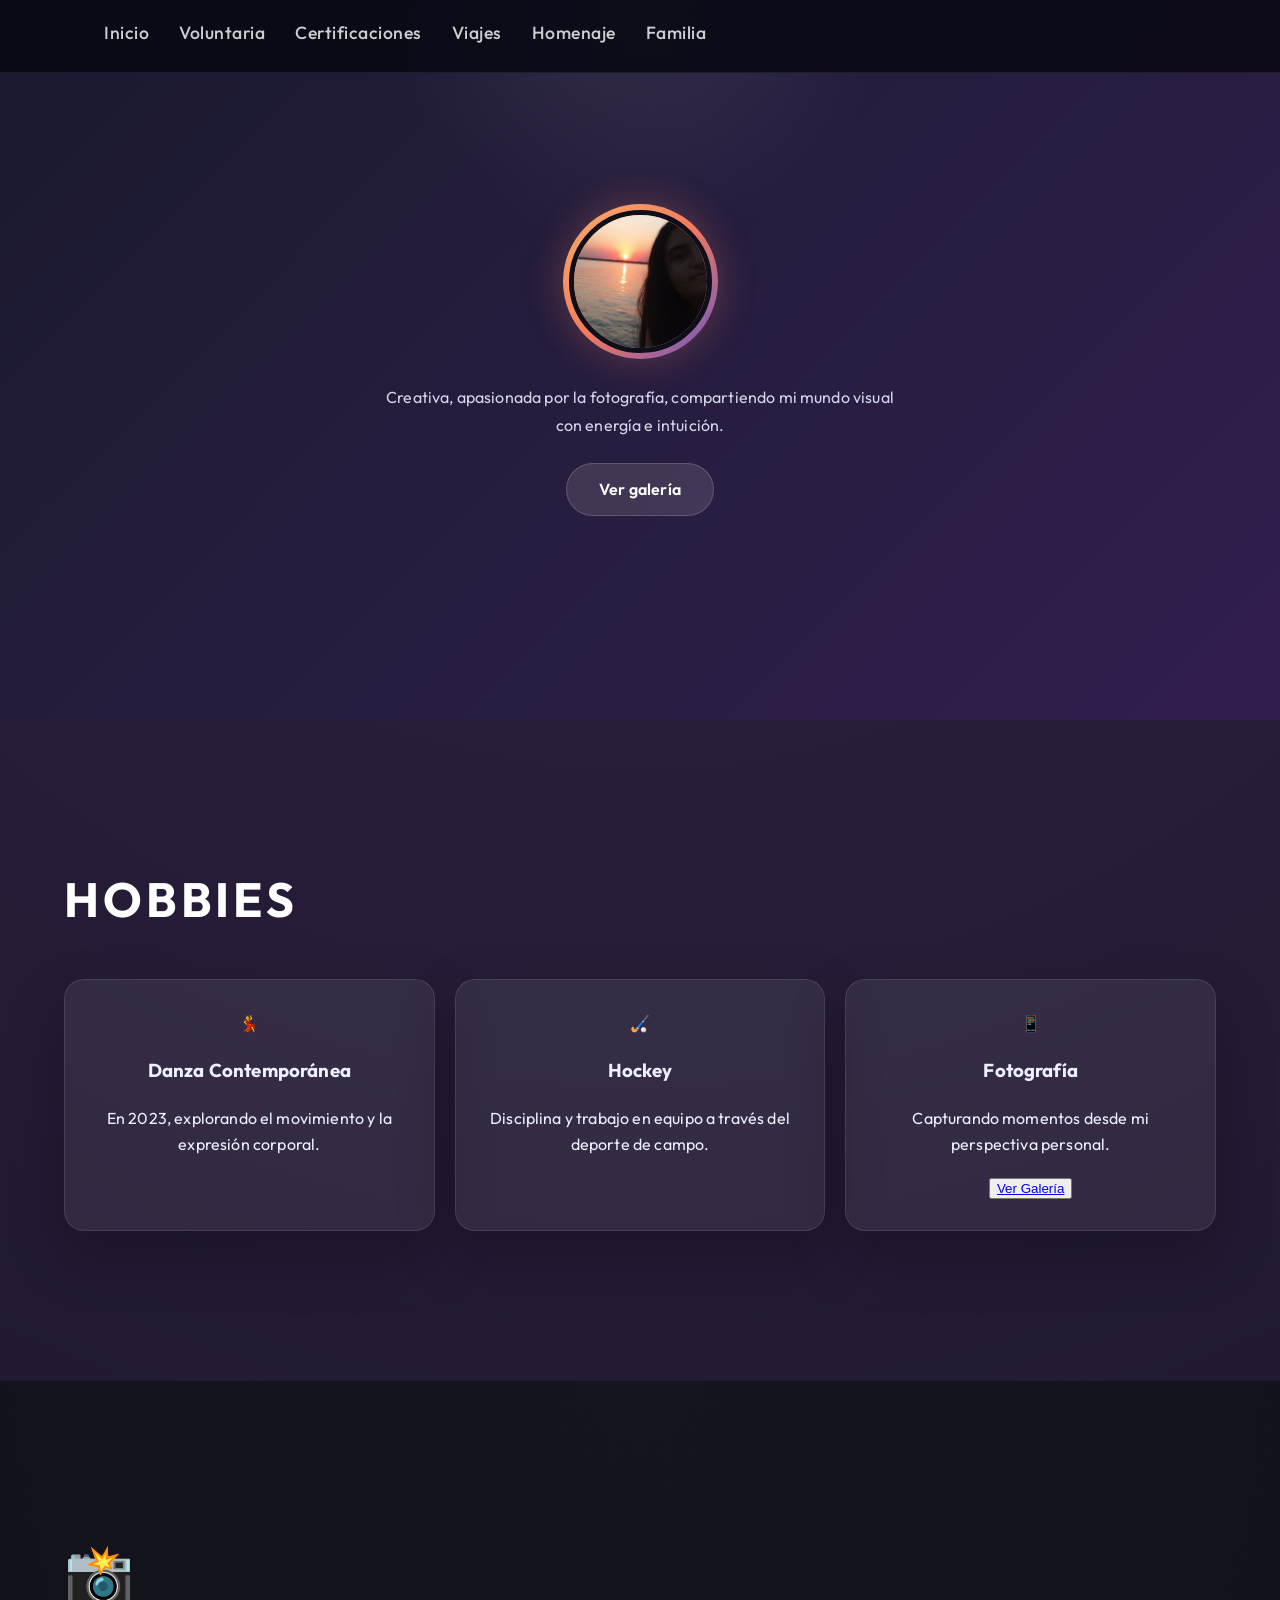
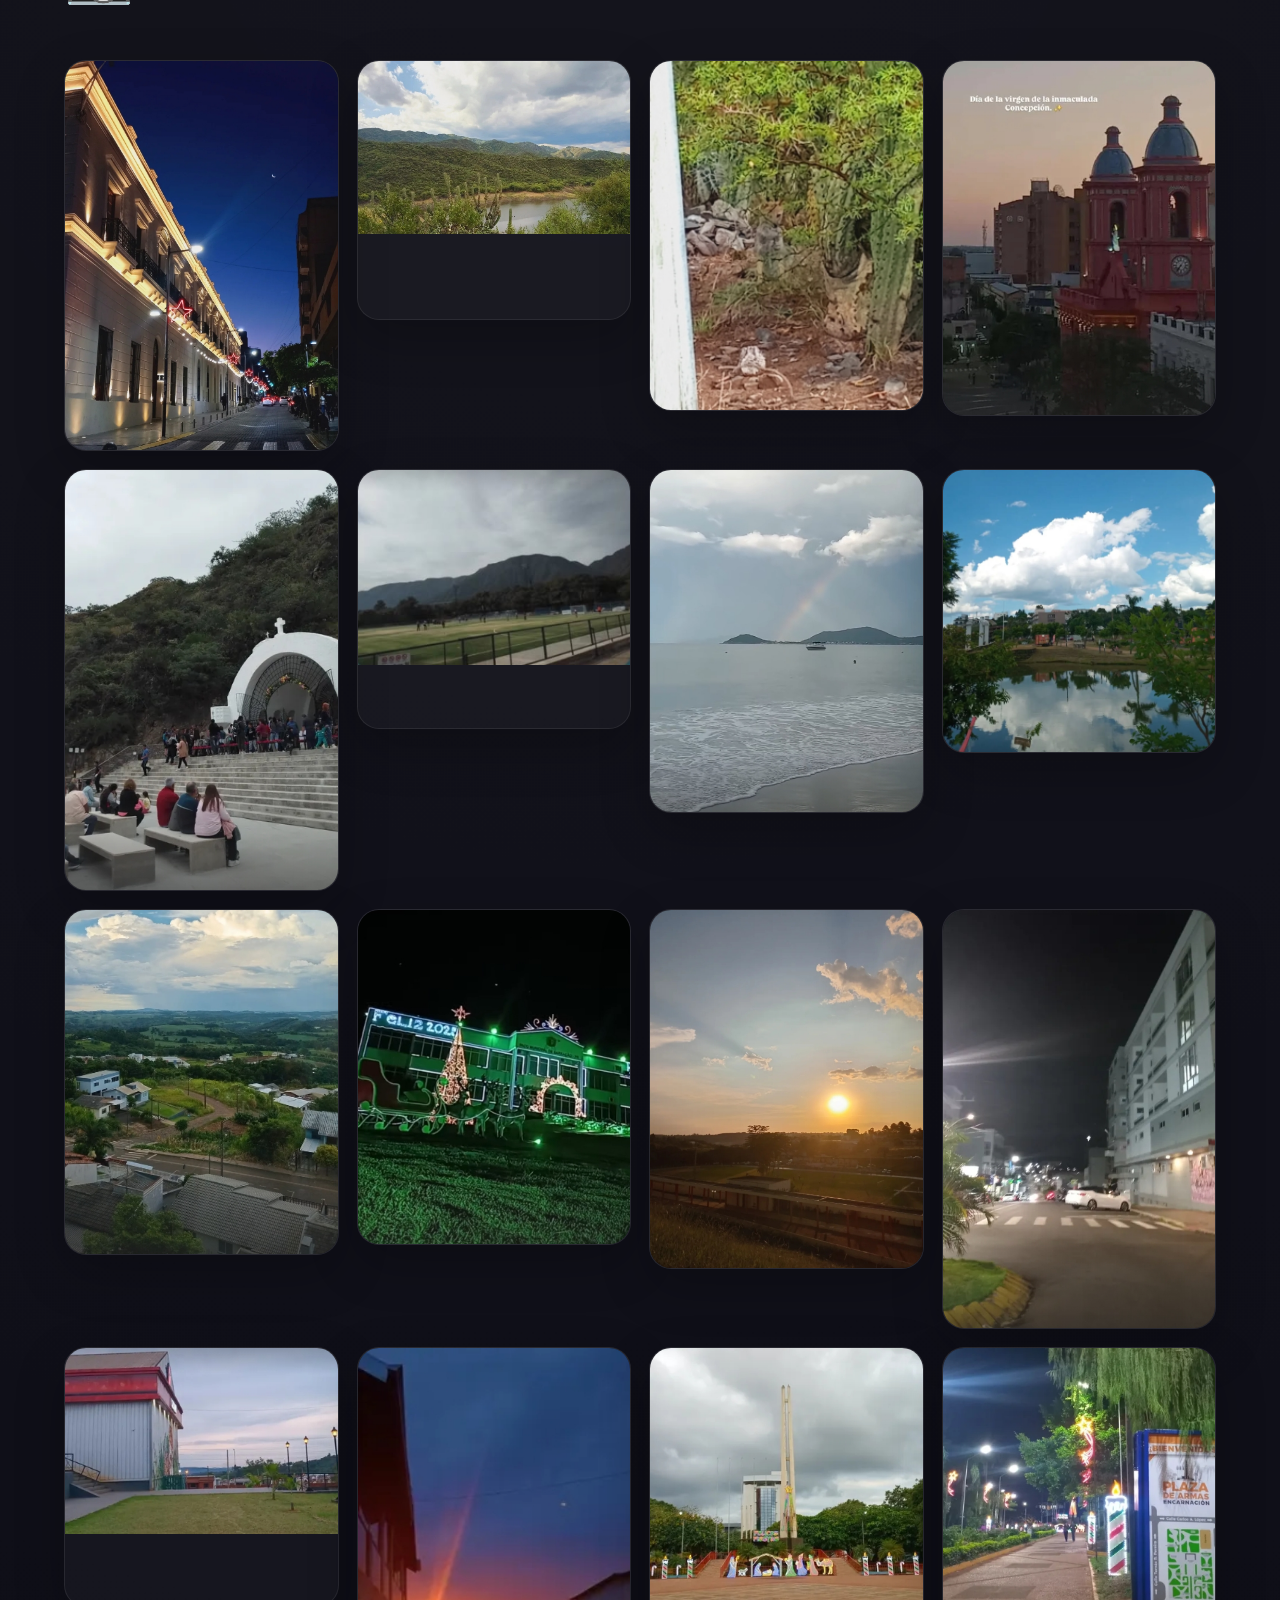
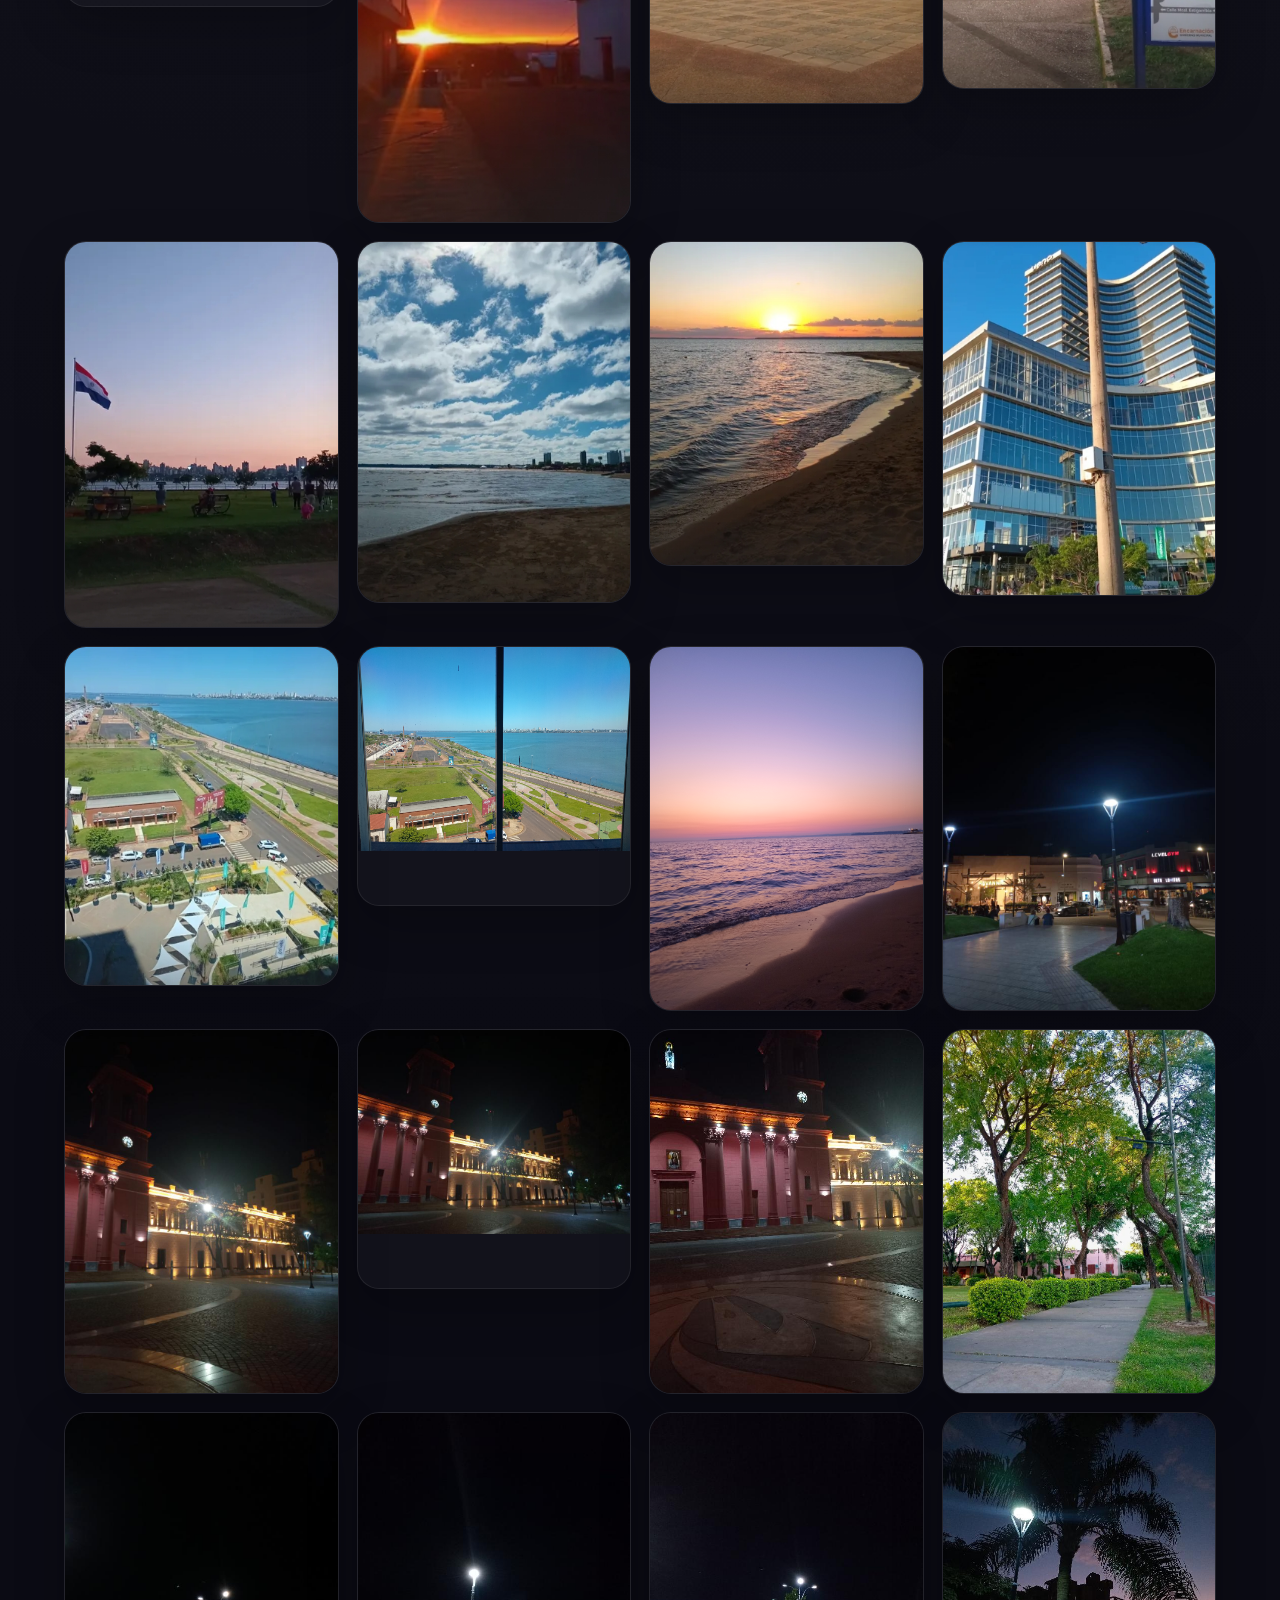
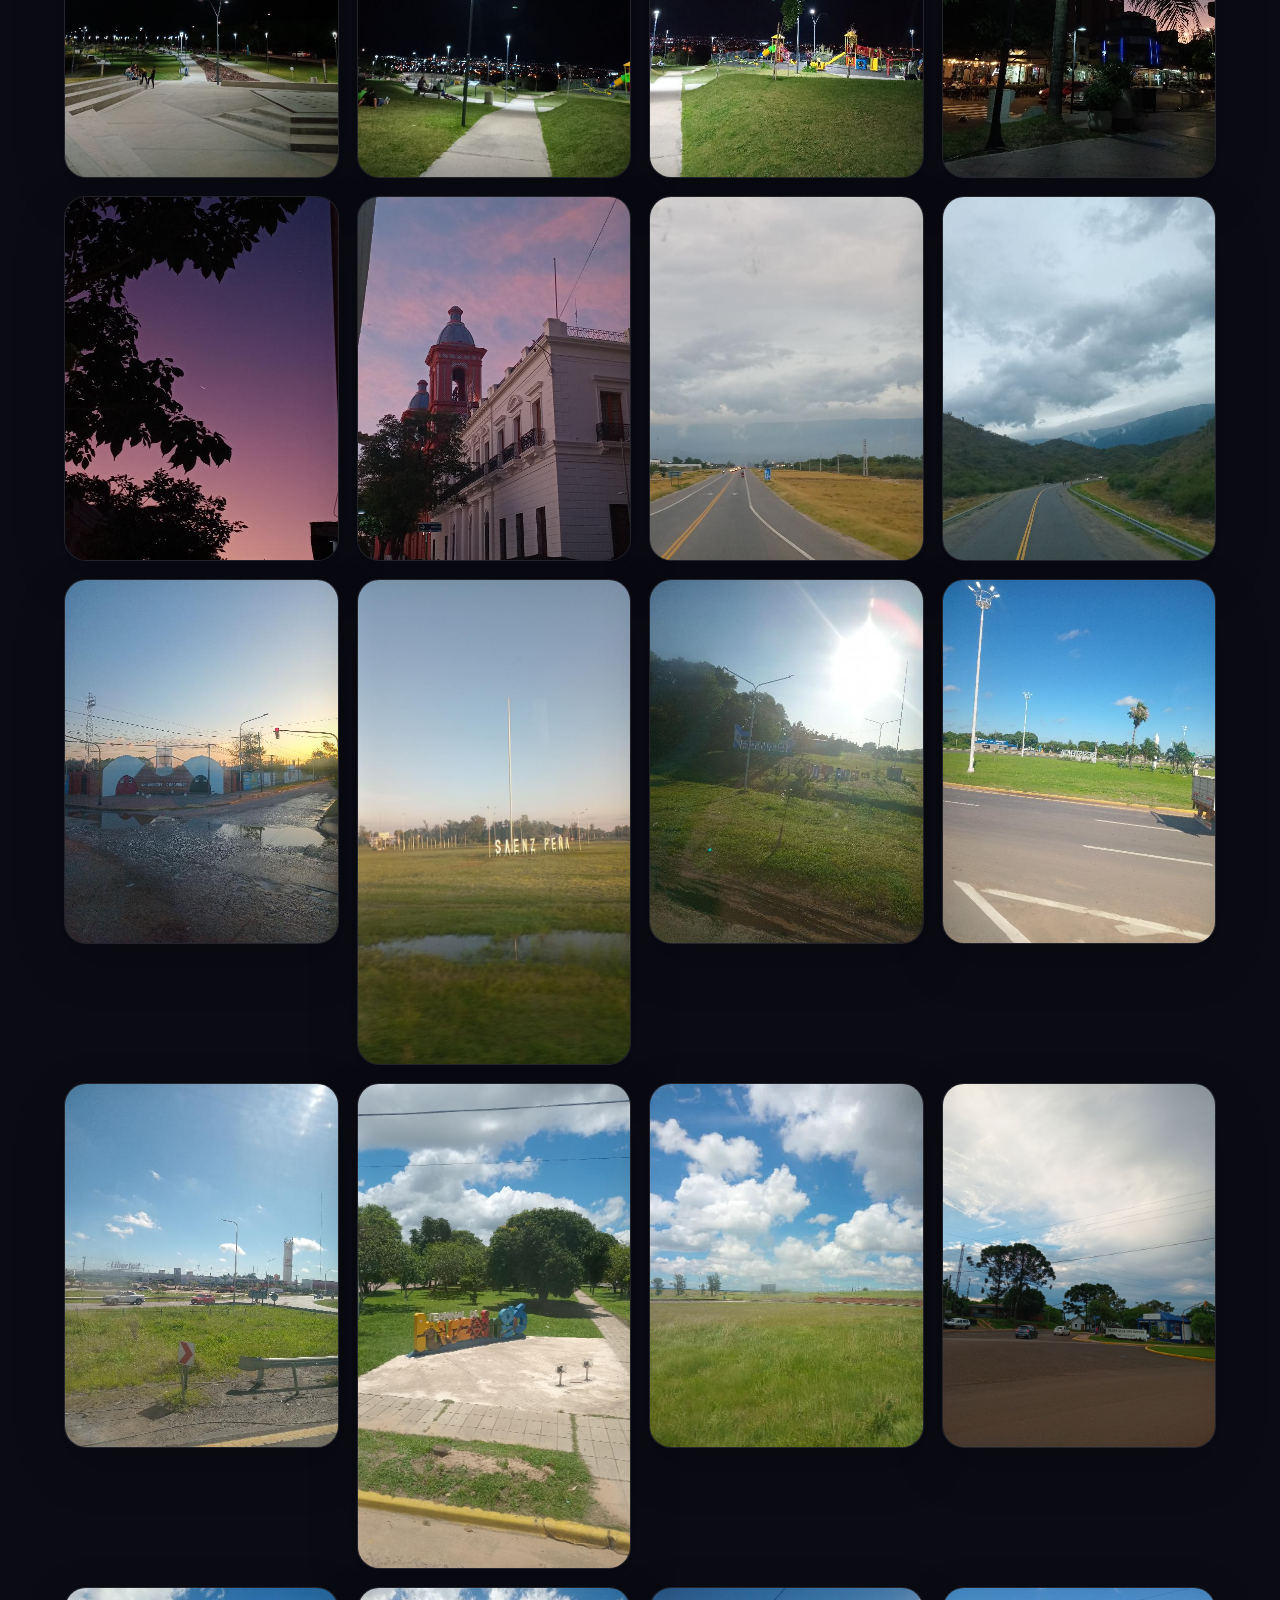
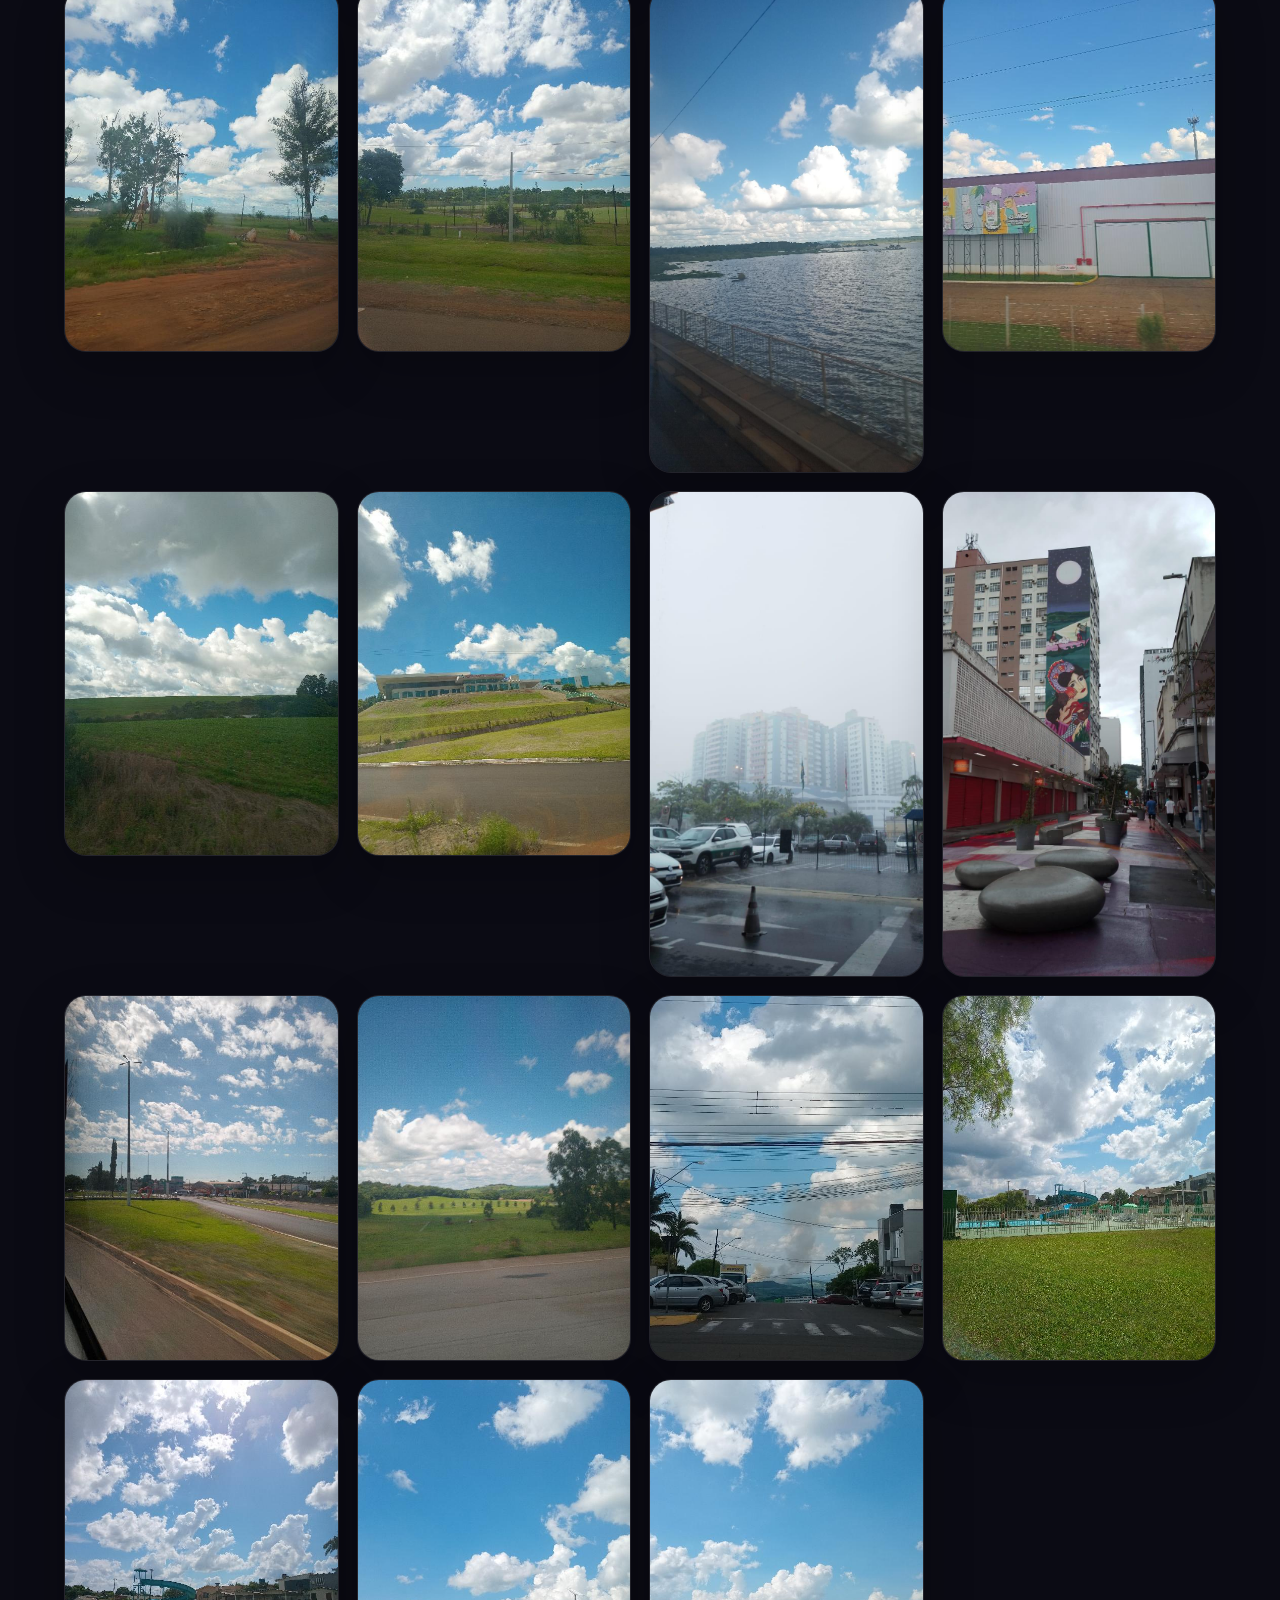
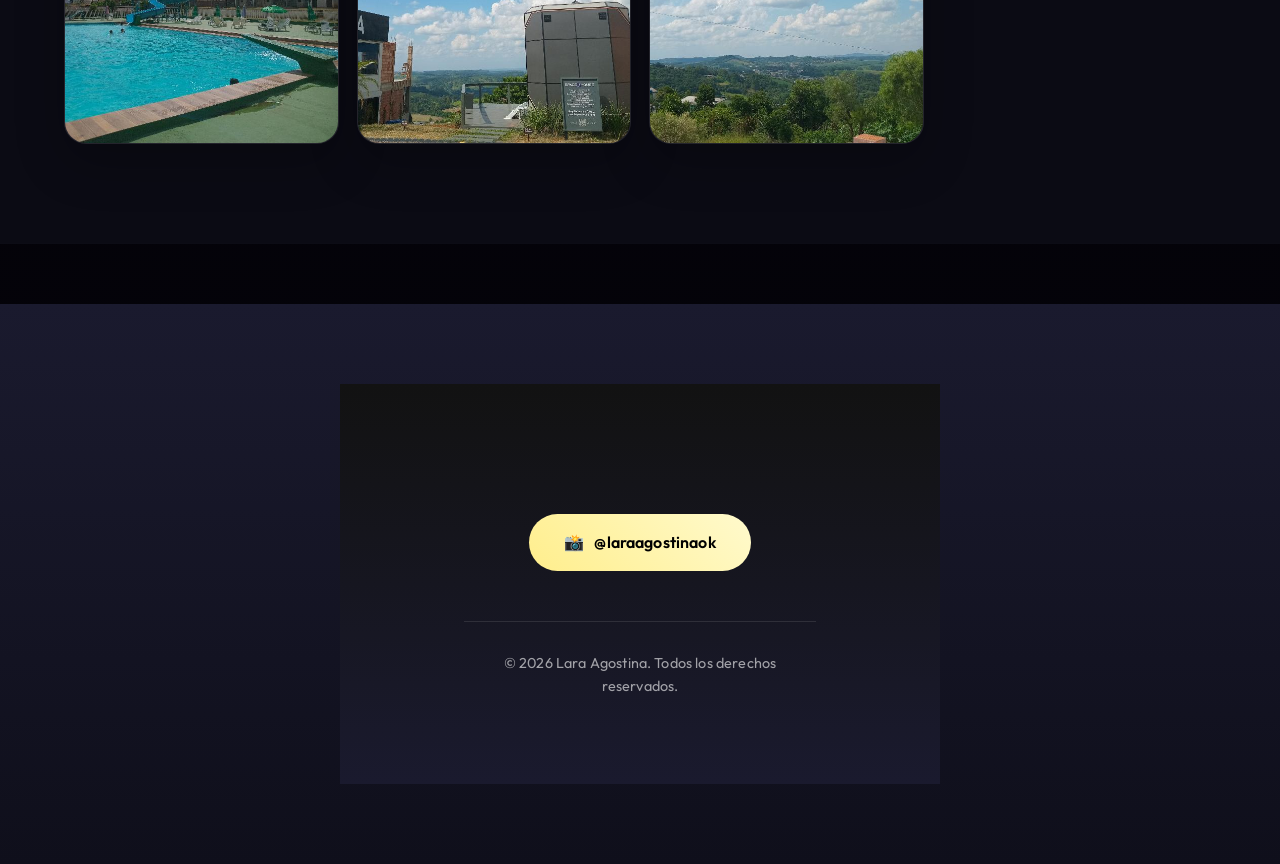
==== commit c18a8922: "Update print statement from 'Hello' to 'Goodbye'" ====
--- a/index.html
+++ b/index.html
@@ -37,7 +37,7 @@
             <img src="yoooo.jpg" alt="Lara Agostina" class="profile-img">
         </div>
         <div class="hero-text">
-            <p>Creativa, apasionada por la fotografía y el deporte, compartiendo mi mundo visual con energía e intuición.</p>
+            <p>Creativa, apasionada por la fotografía, compartiendo mi mundo visual con energía e intuición.</p>
             <div class="hero-actions">
                 <a href="#galeria" class="hero-btn">Ver galería</a>
             </div>
@@ -354,4 +354,4 @@
     </script>
 
 </body>
-</html>+</html>
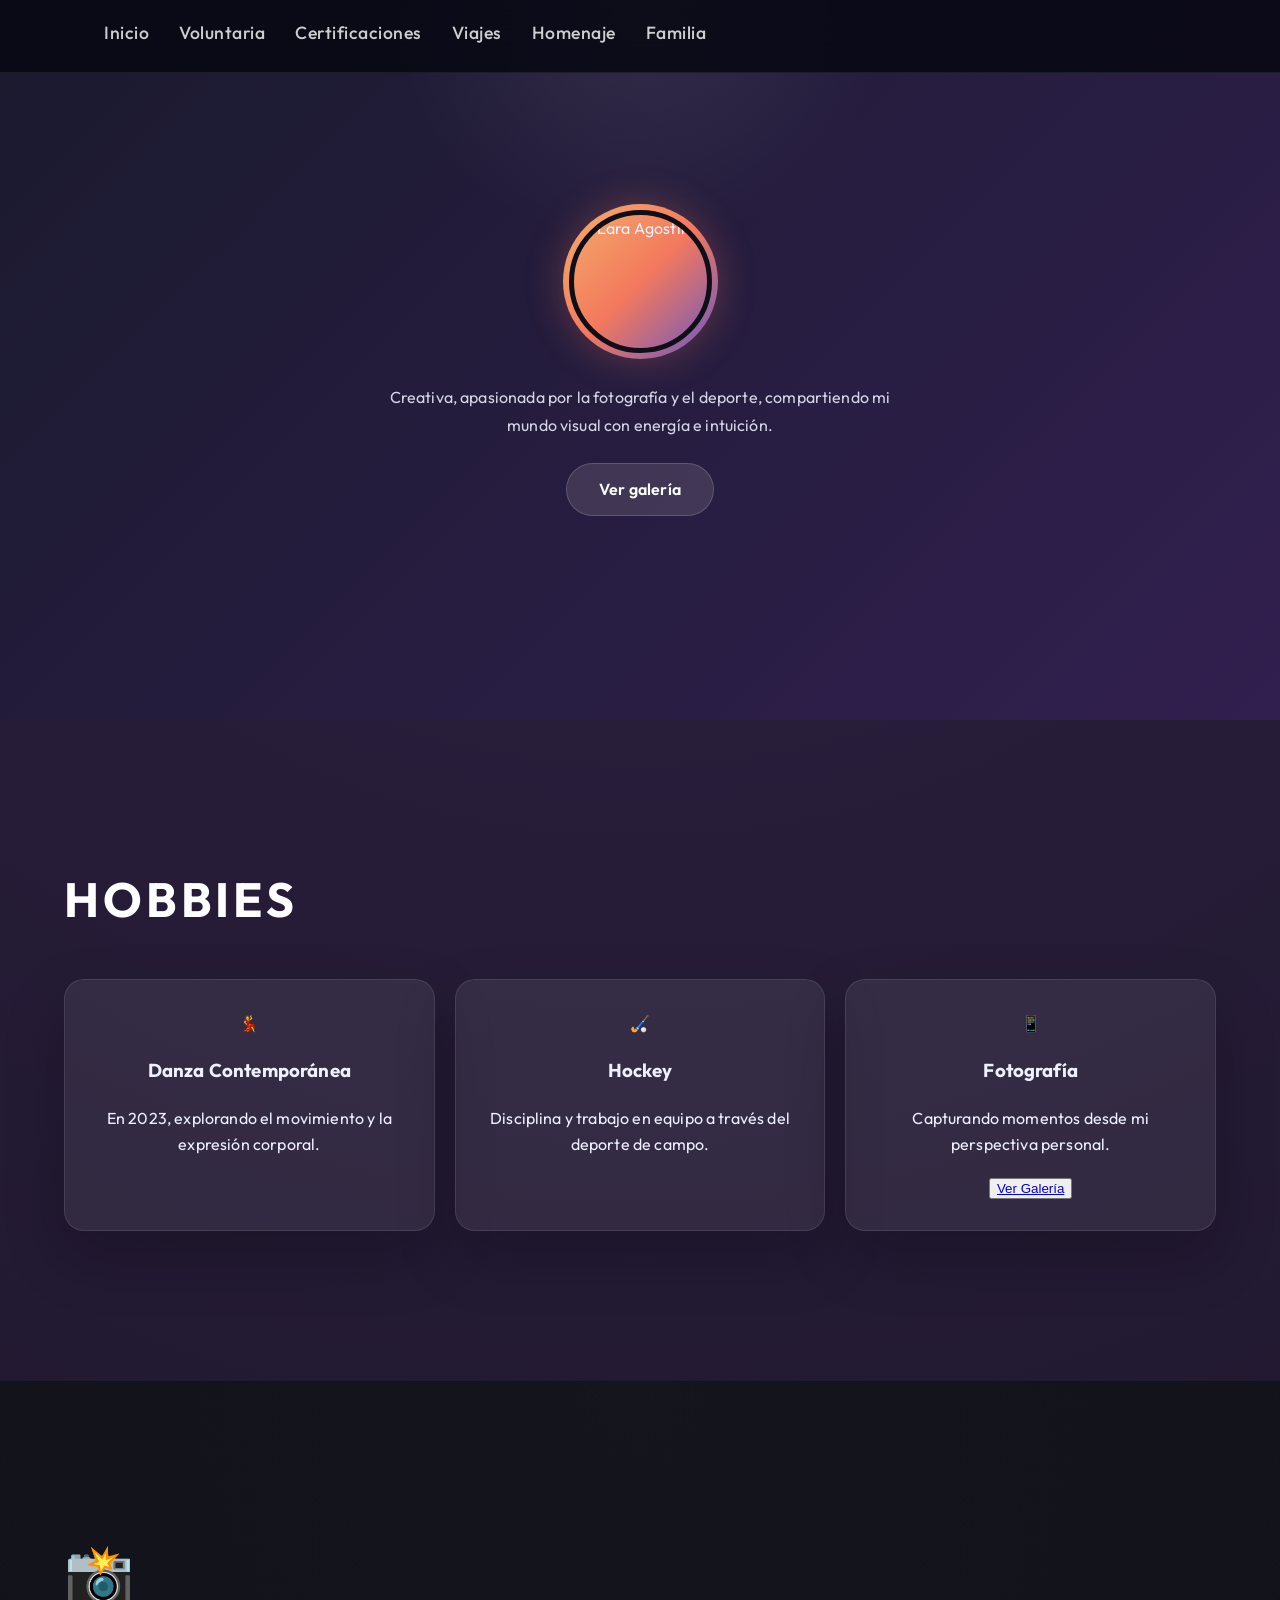
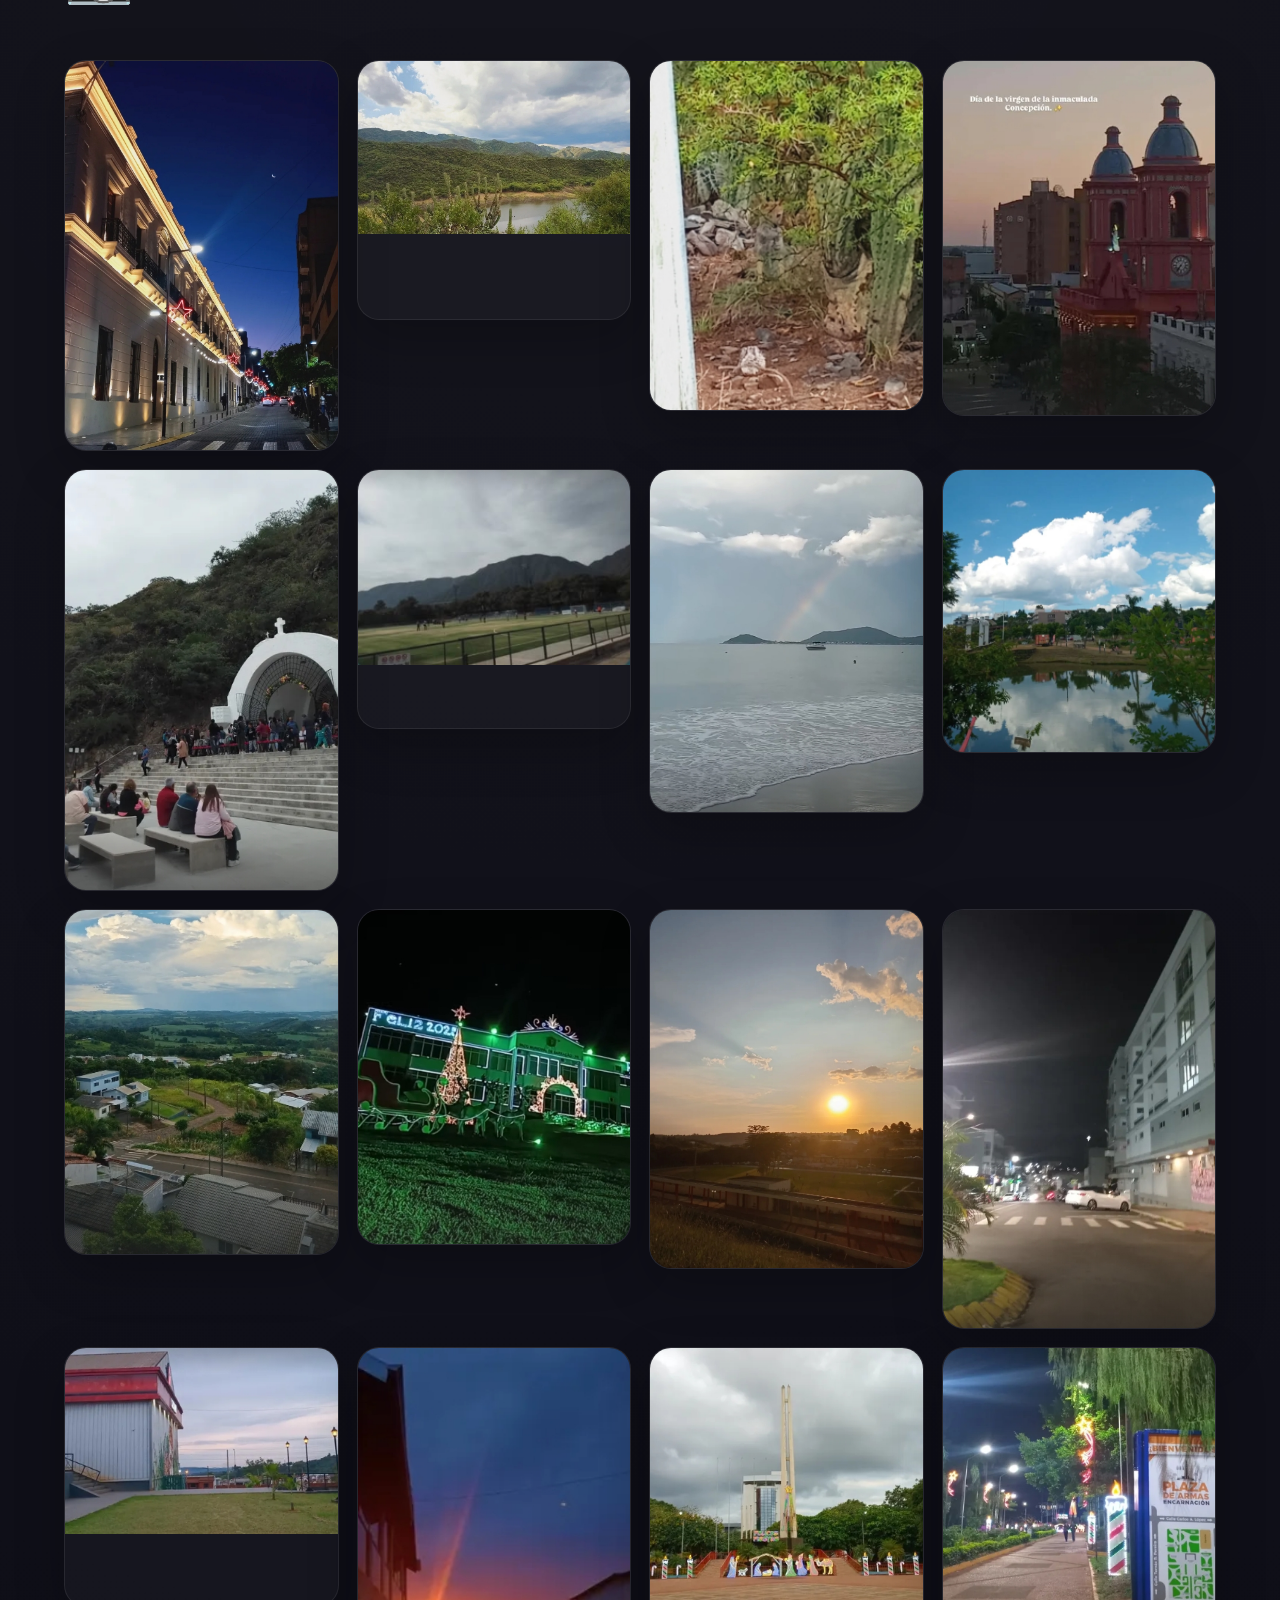
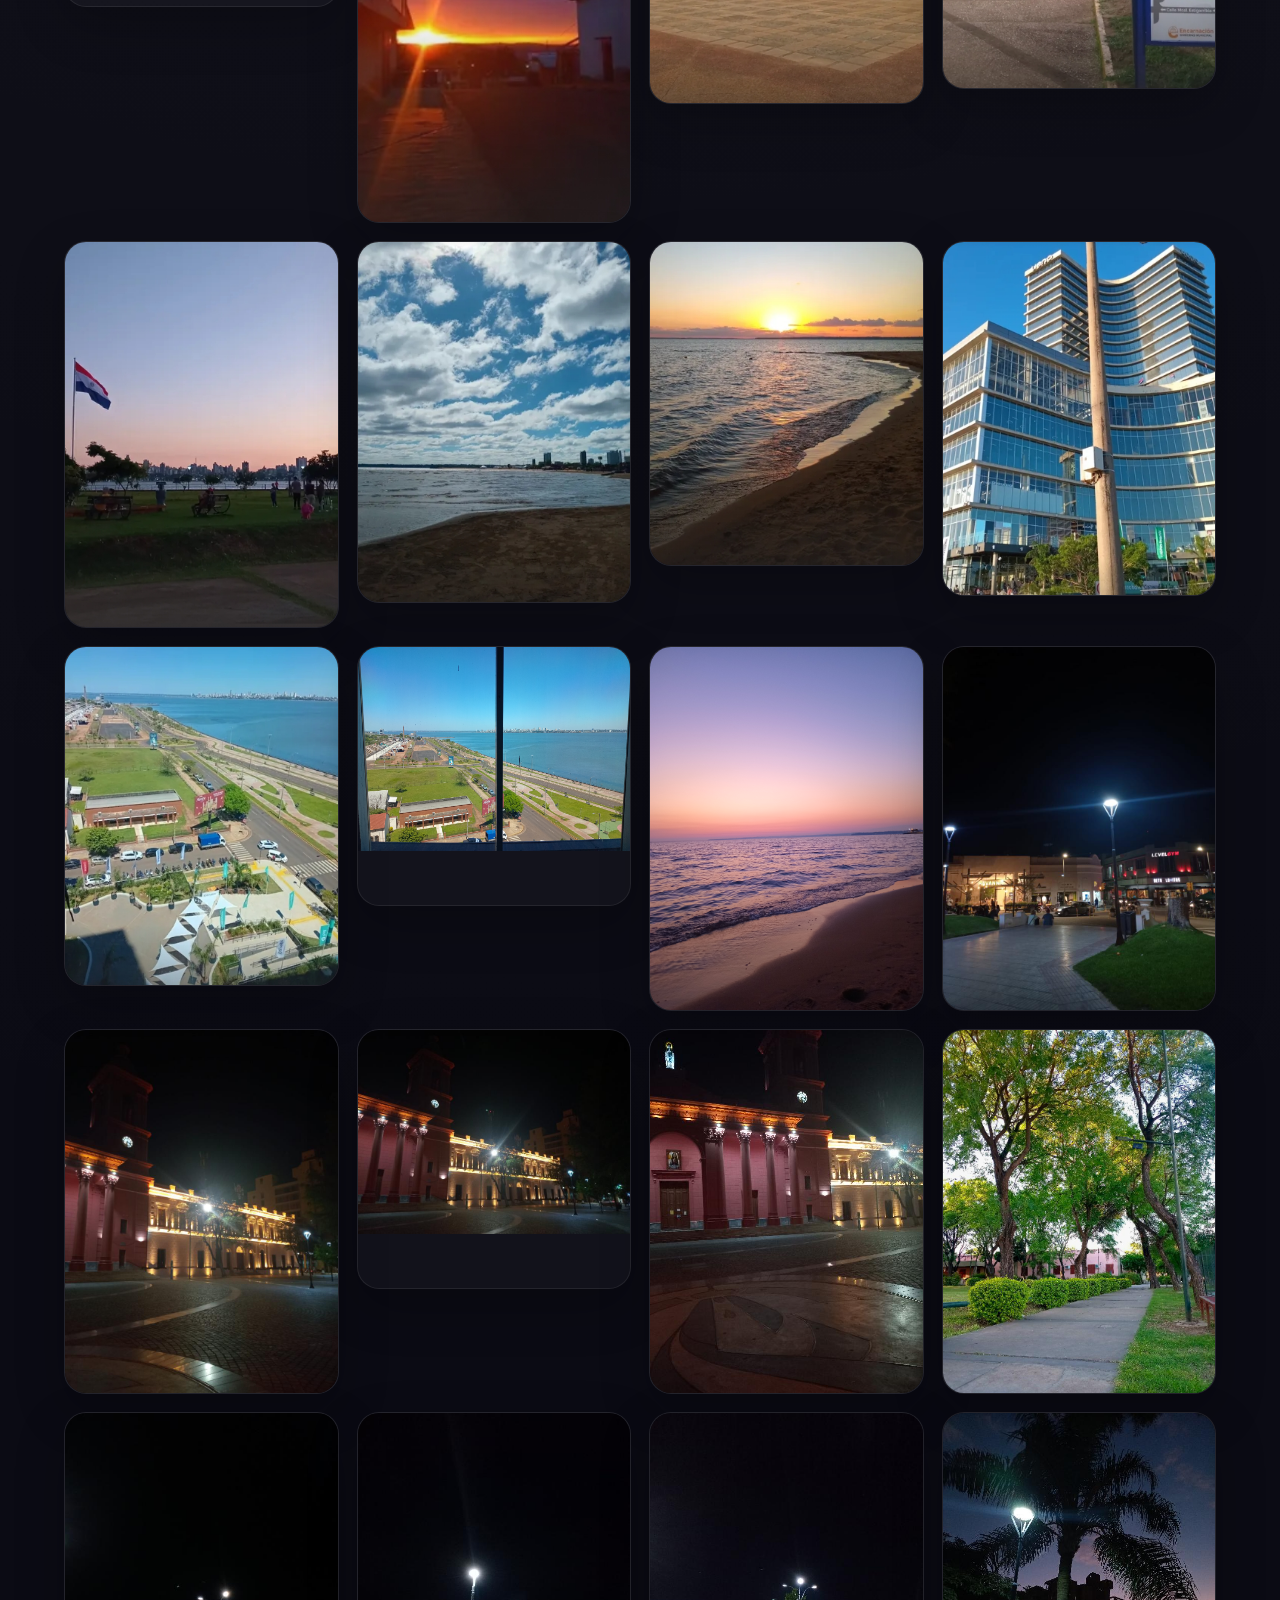
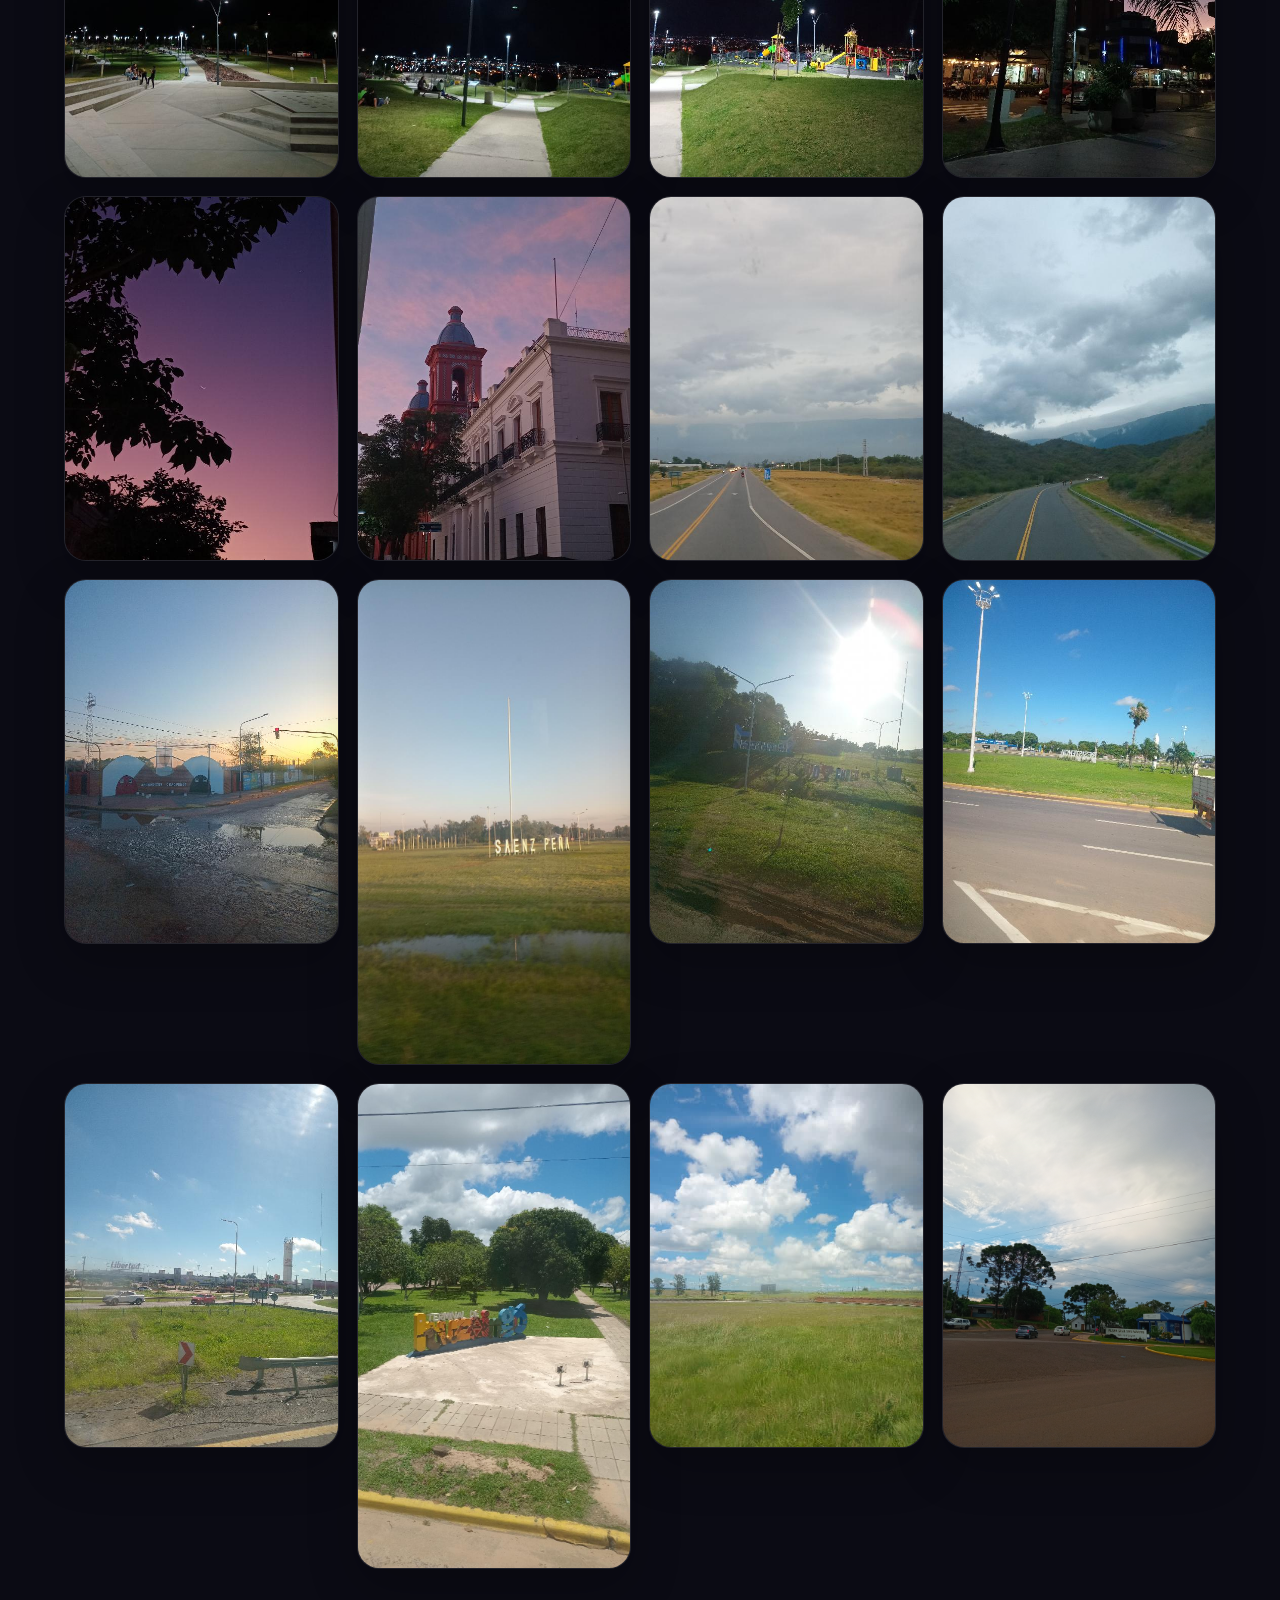
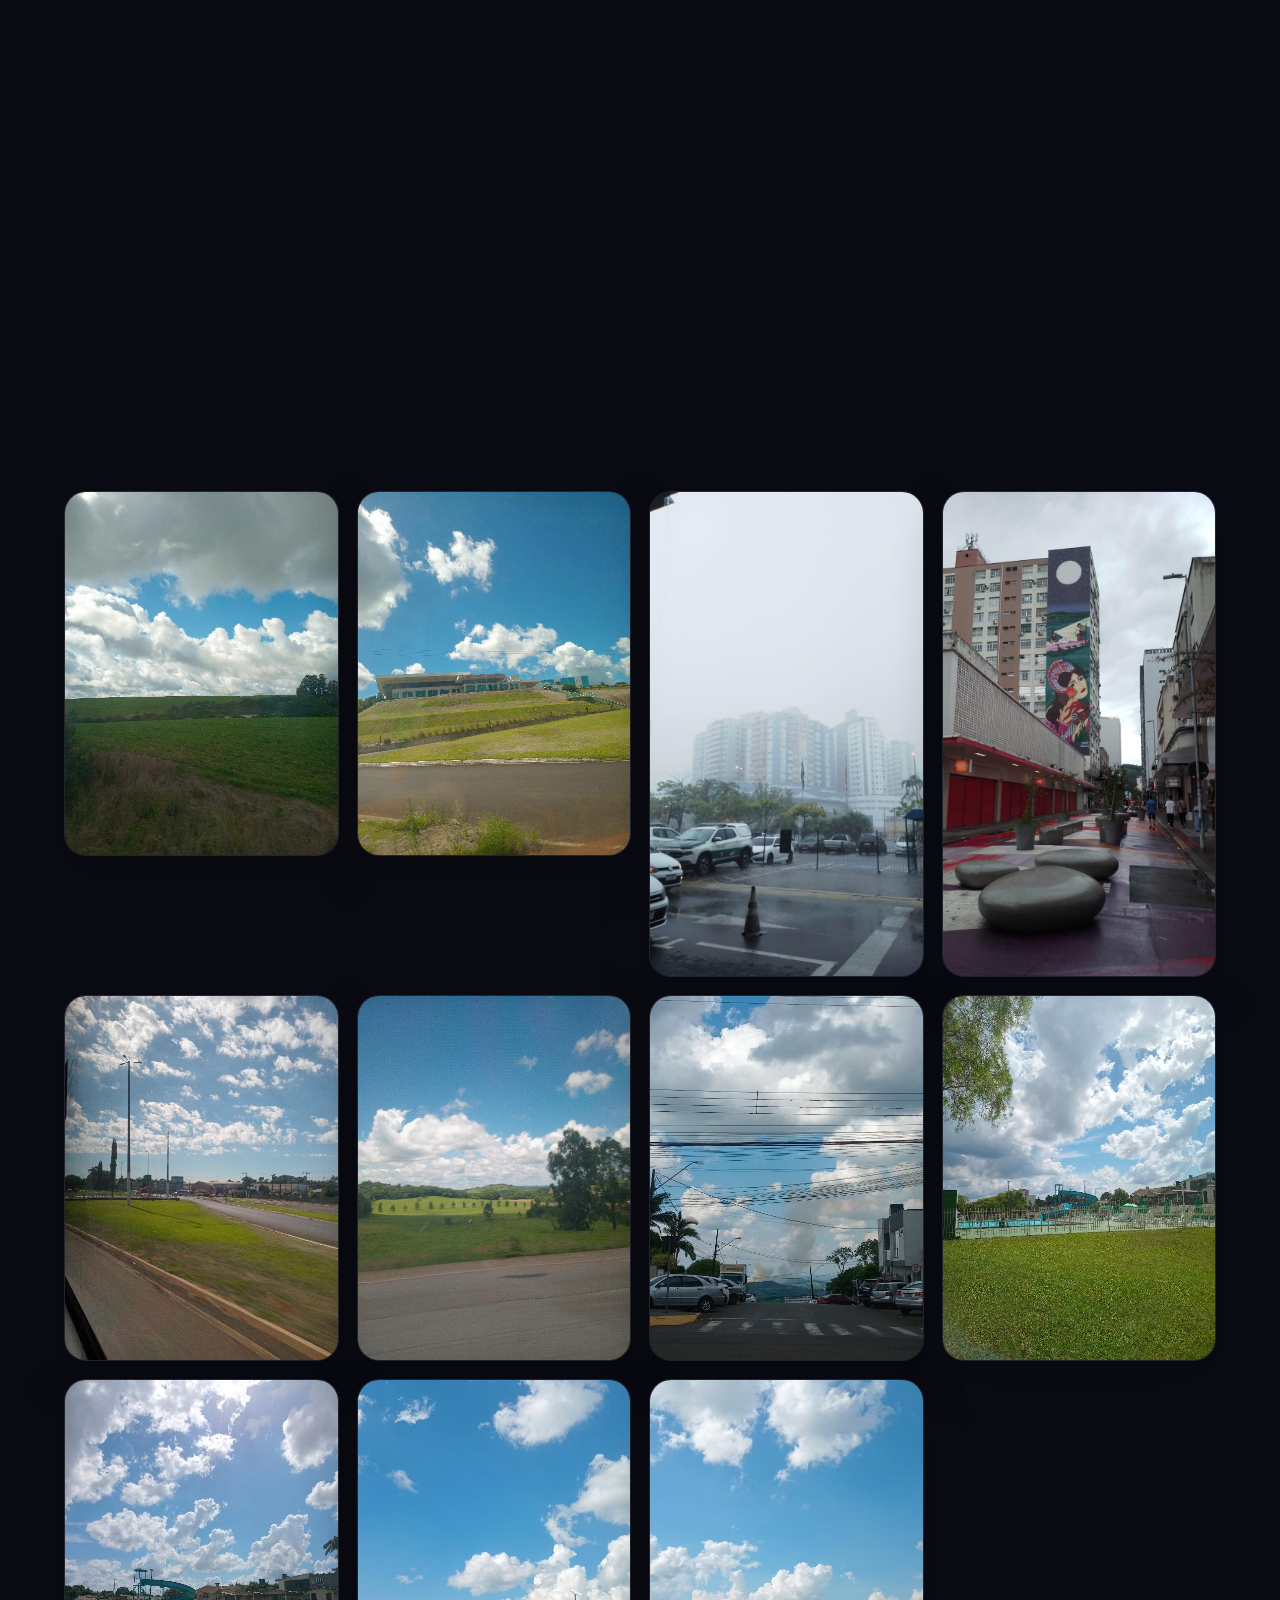
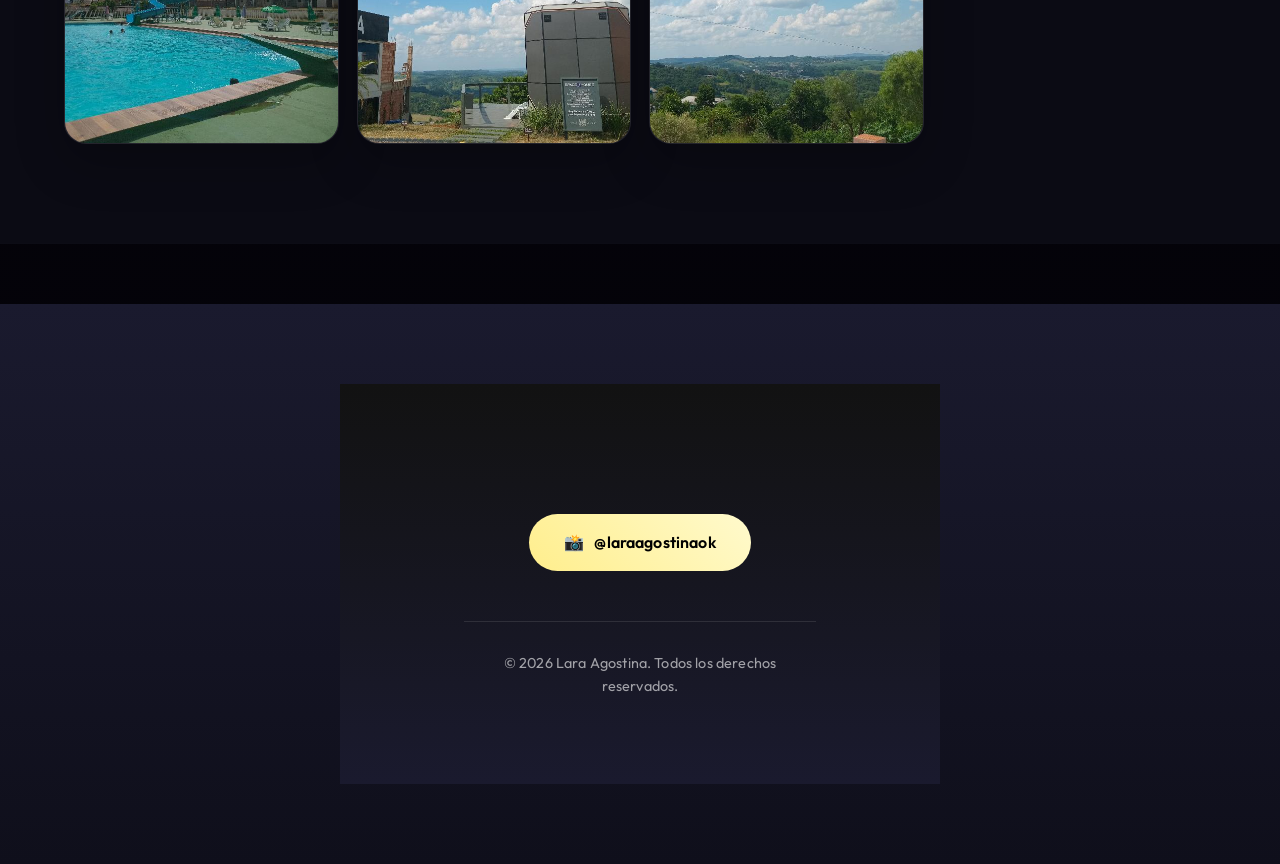
==== commit c0f5e009: "Update index.html" ====
--- a/index.html
+++ b/index.html
@@ -34,10 +34,10 @@
 <header class="hero">
     <div class="hero-container" data-aos="zoom-in">
         <div class="profile-frame">
-            <img src="yoooo.jpg" alt="Lara Agostina" class="profile-img">
+            <img src="foto de perfil.jpg" alt="Lara Agostina" class="profile-img">
         </div>
         <div class="hero-text">
-            <p>Creativa, apasionada por la fotografía, compartiendo mi mundo visual con energía e intuición.</p>
+            <p>Creativa, apasionada por la fotografía y el deporte, compartiendo mi mundo visual con energía e intuición.</p>
             <div class="hero-actions">
                 <a href="#galeria" class="hero-btn">Ver galería</a>
             </div>
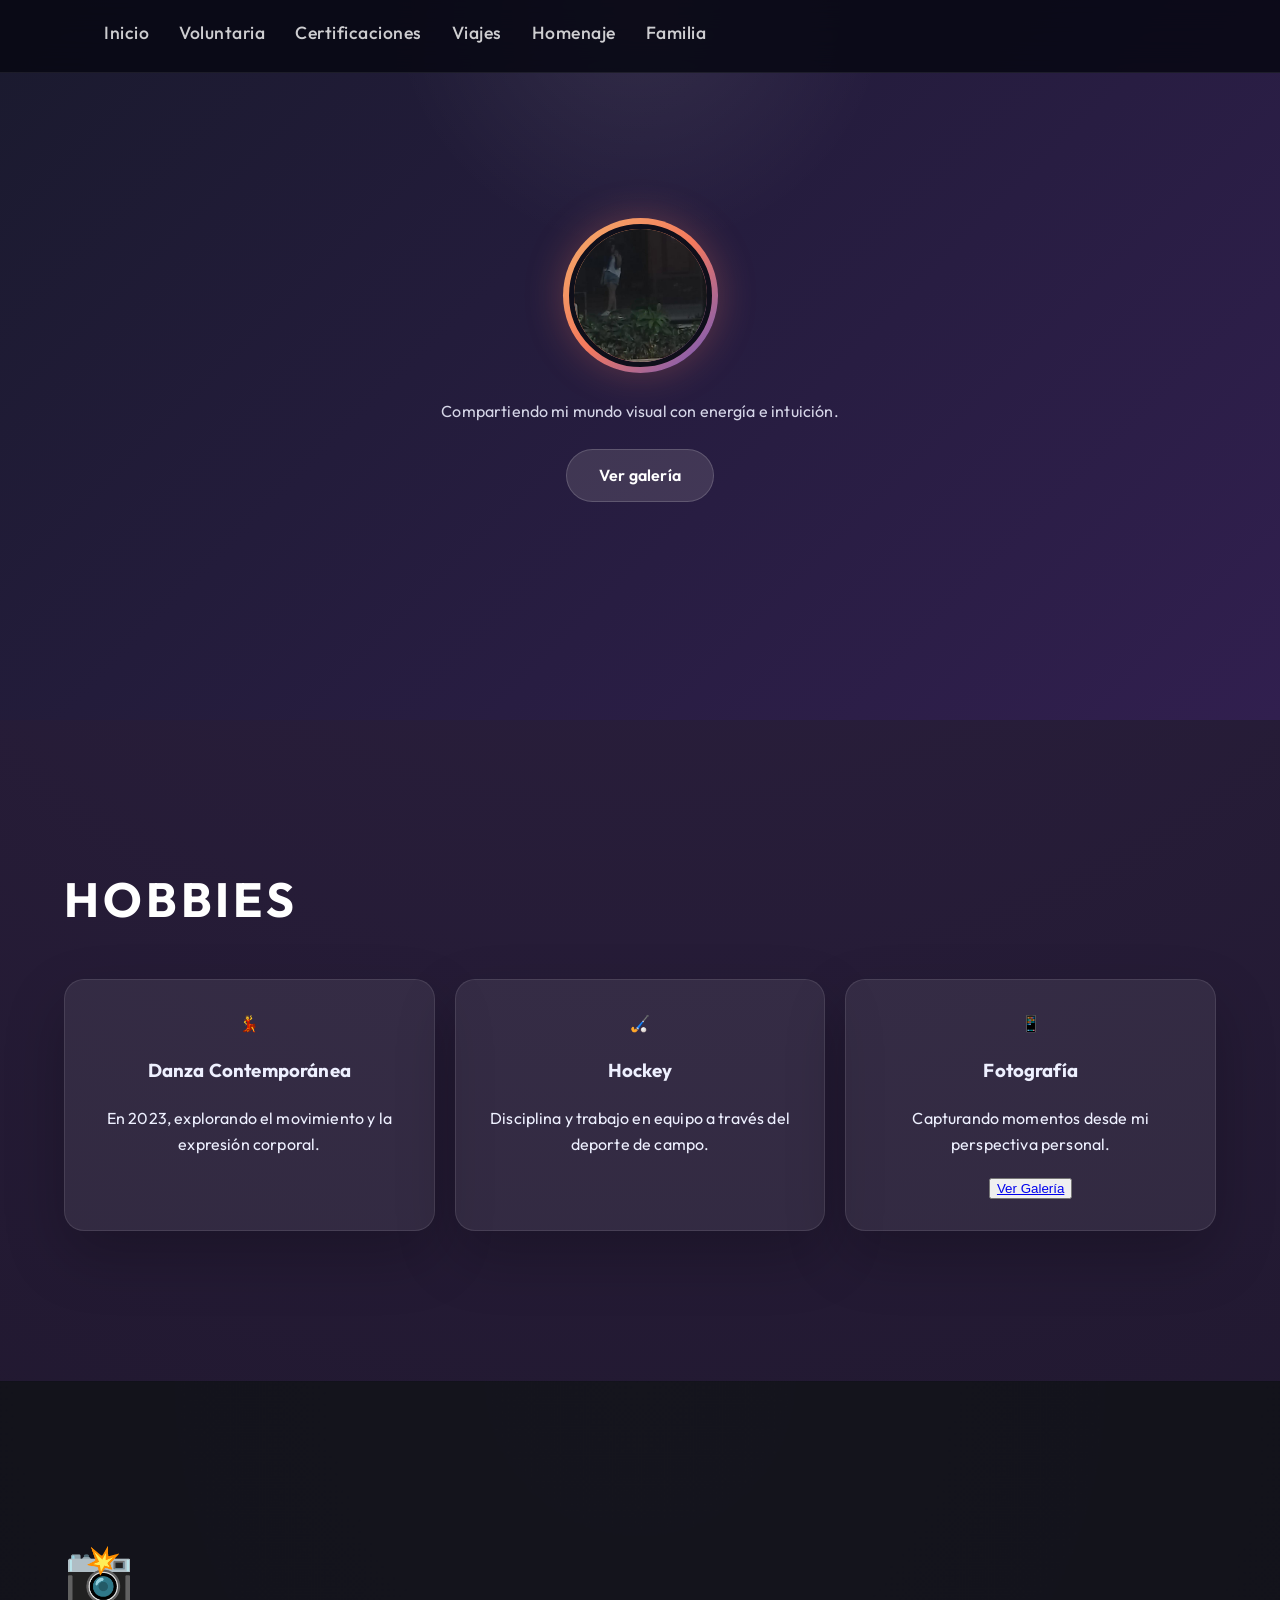
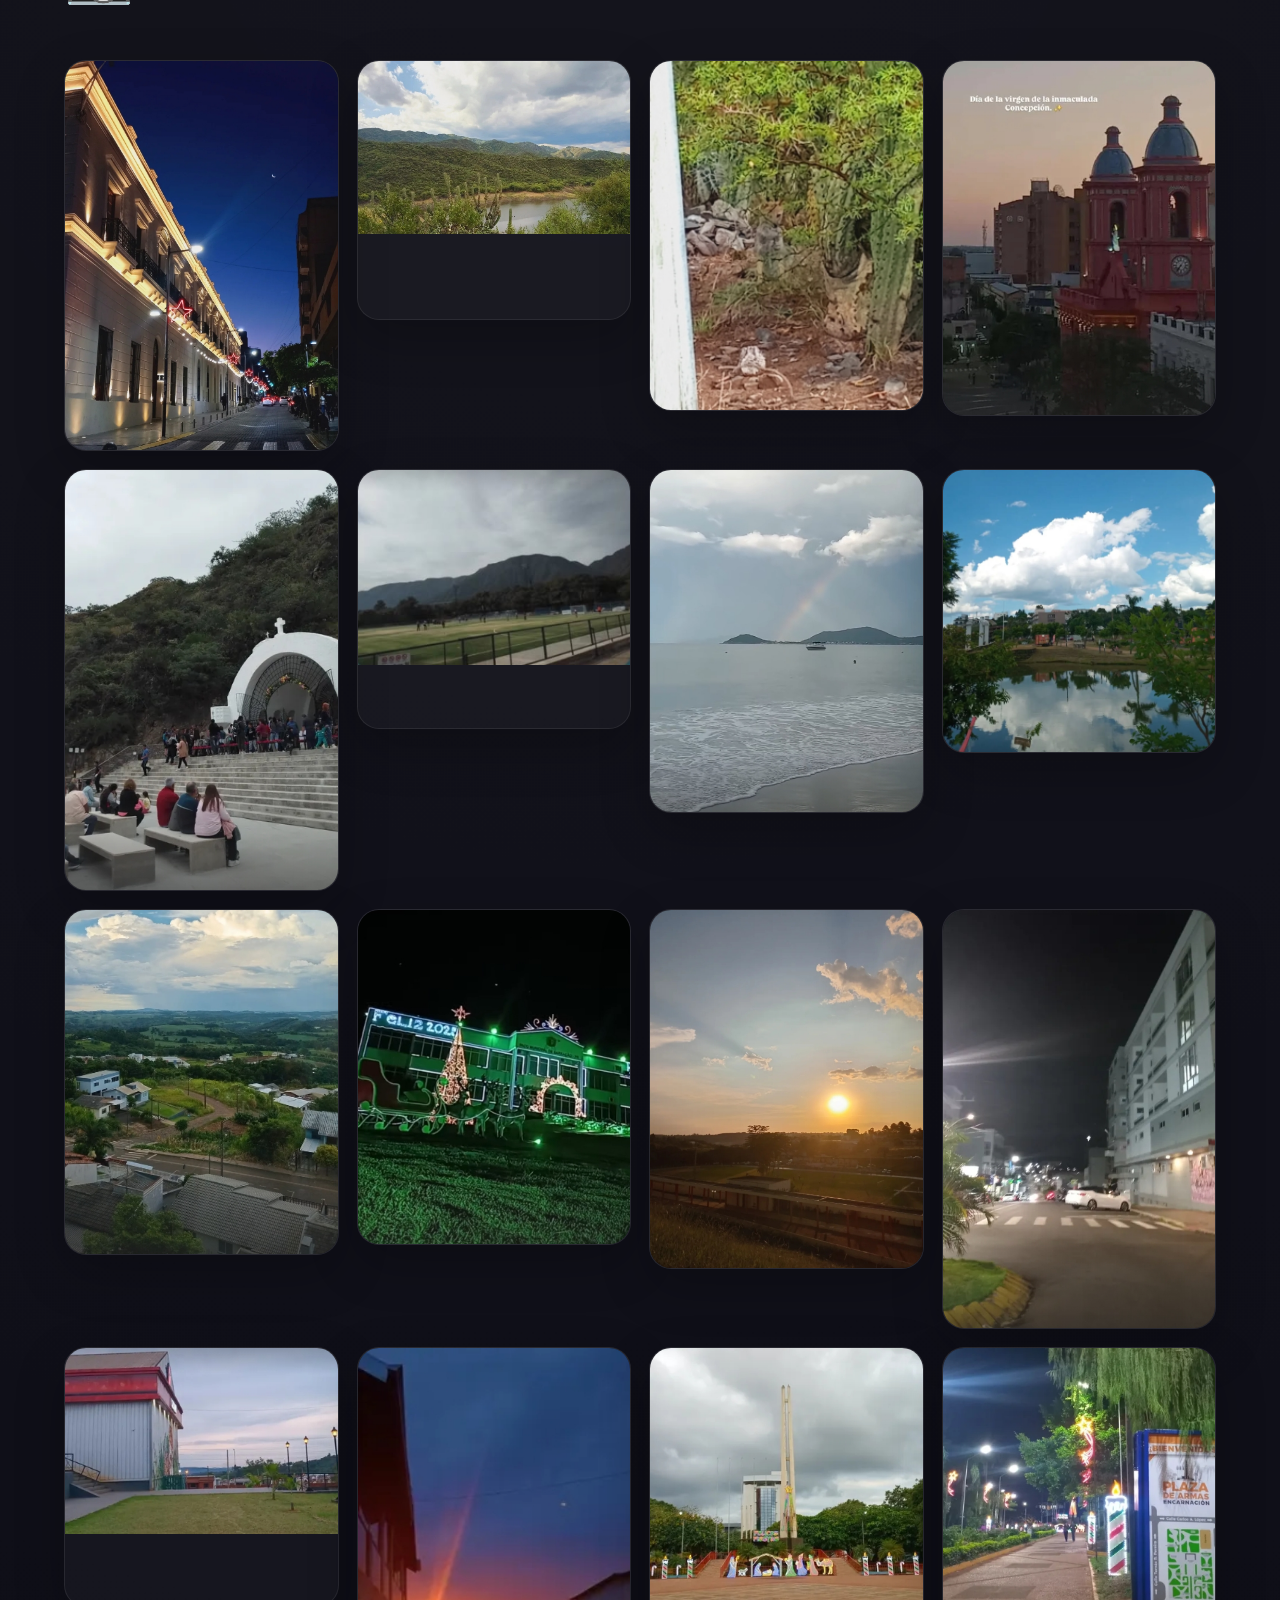
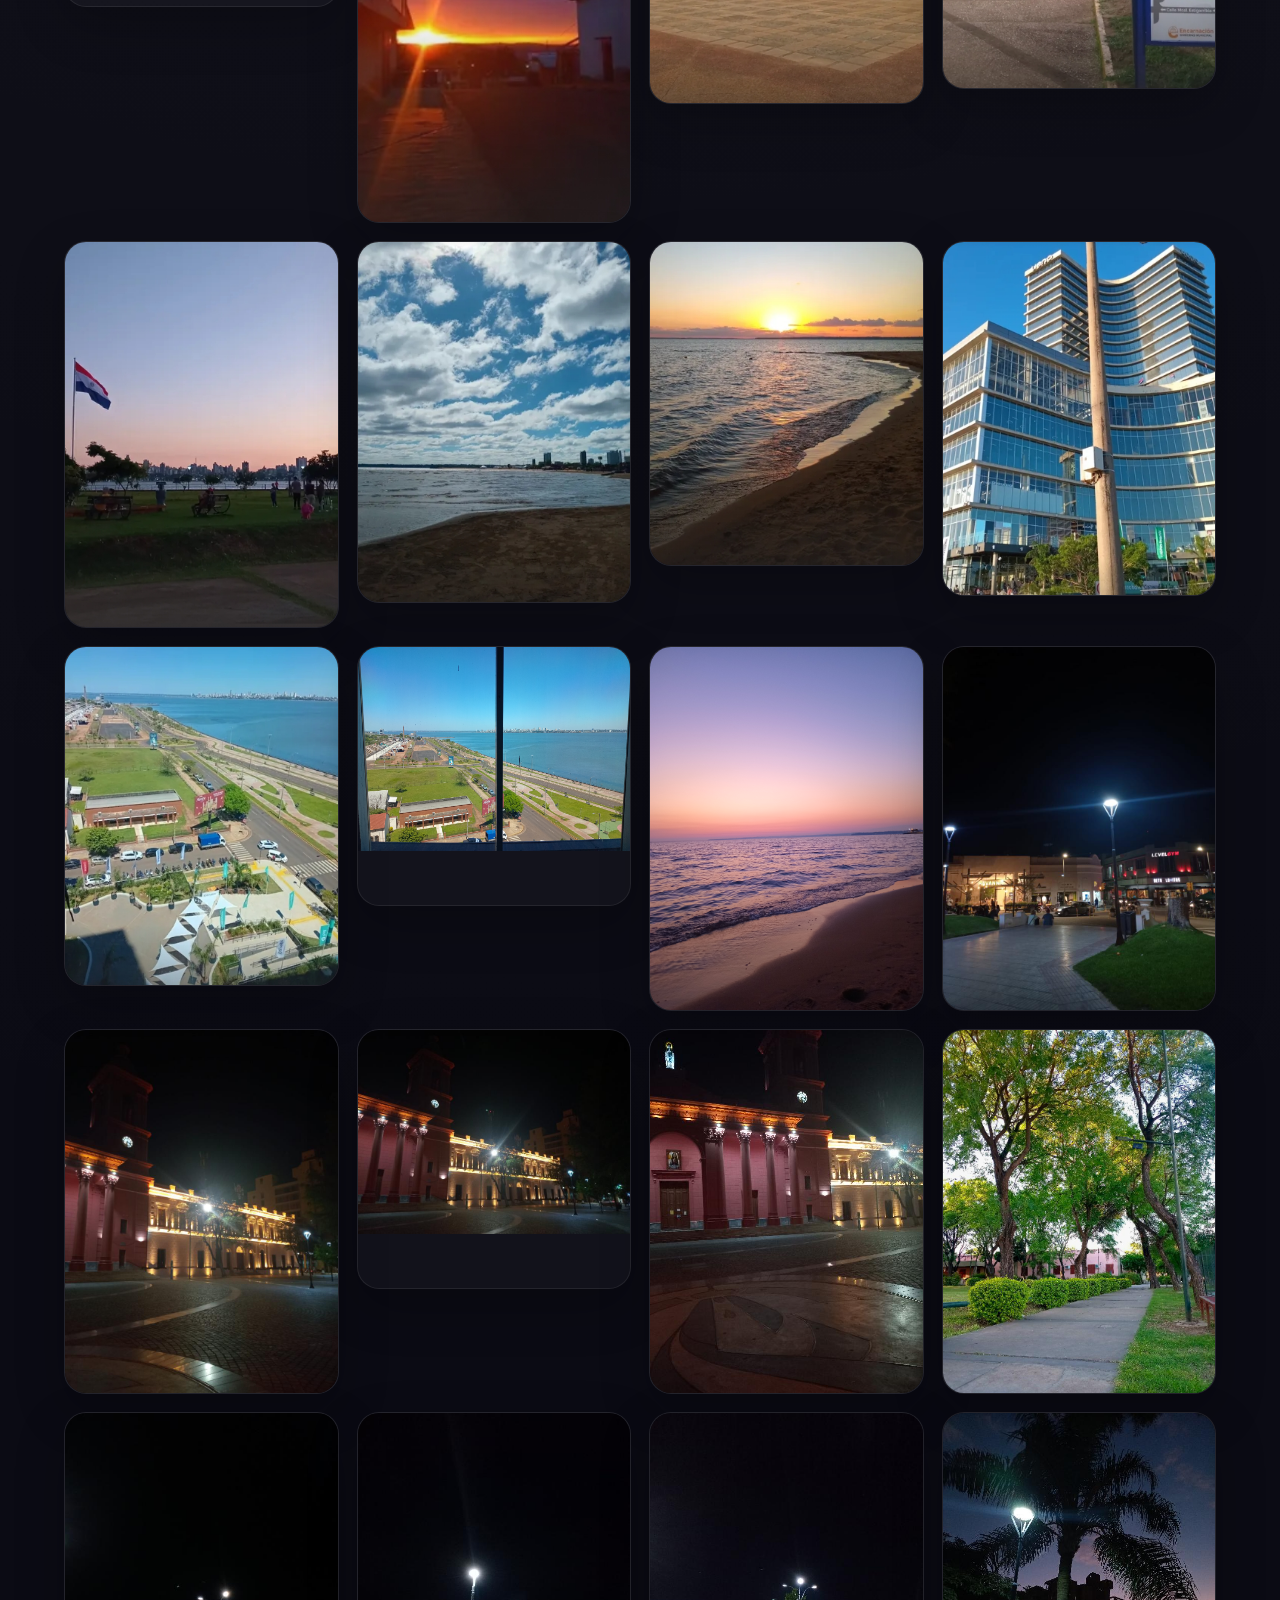
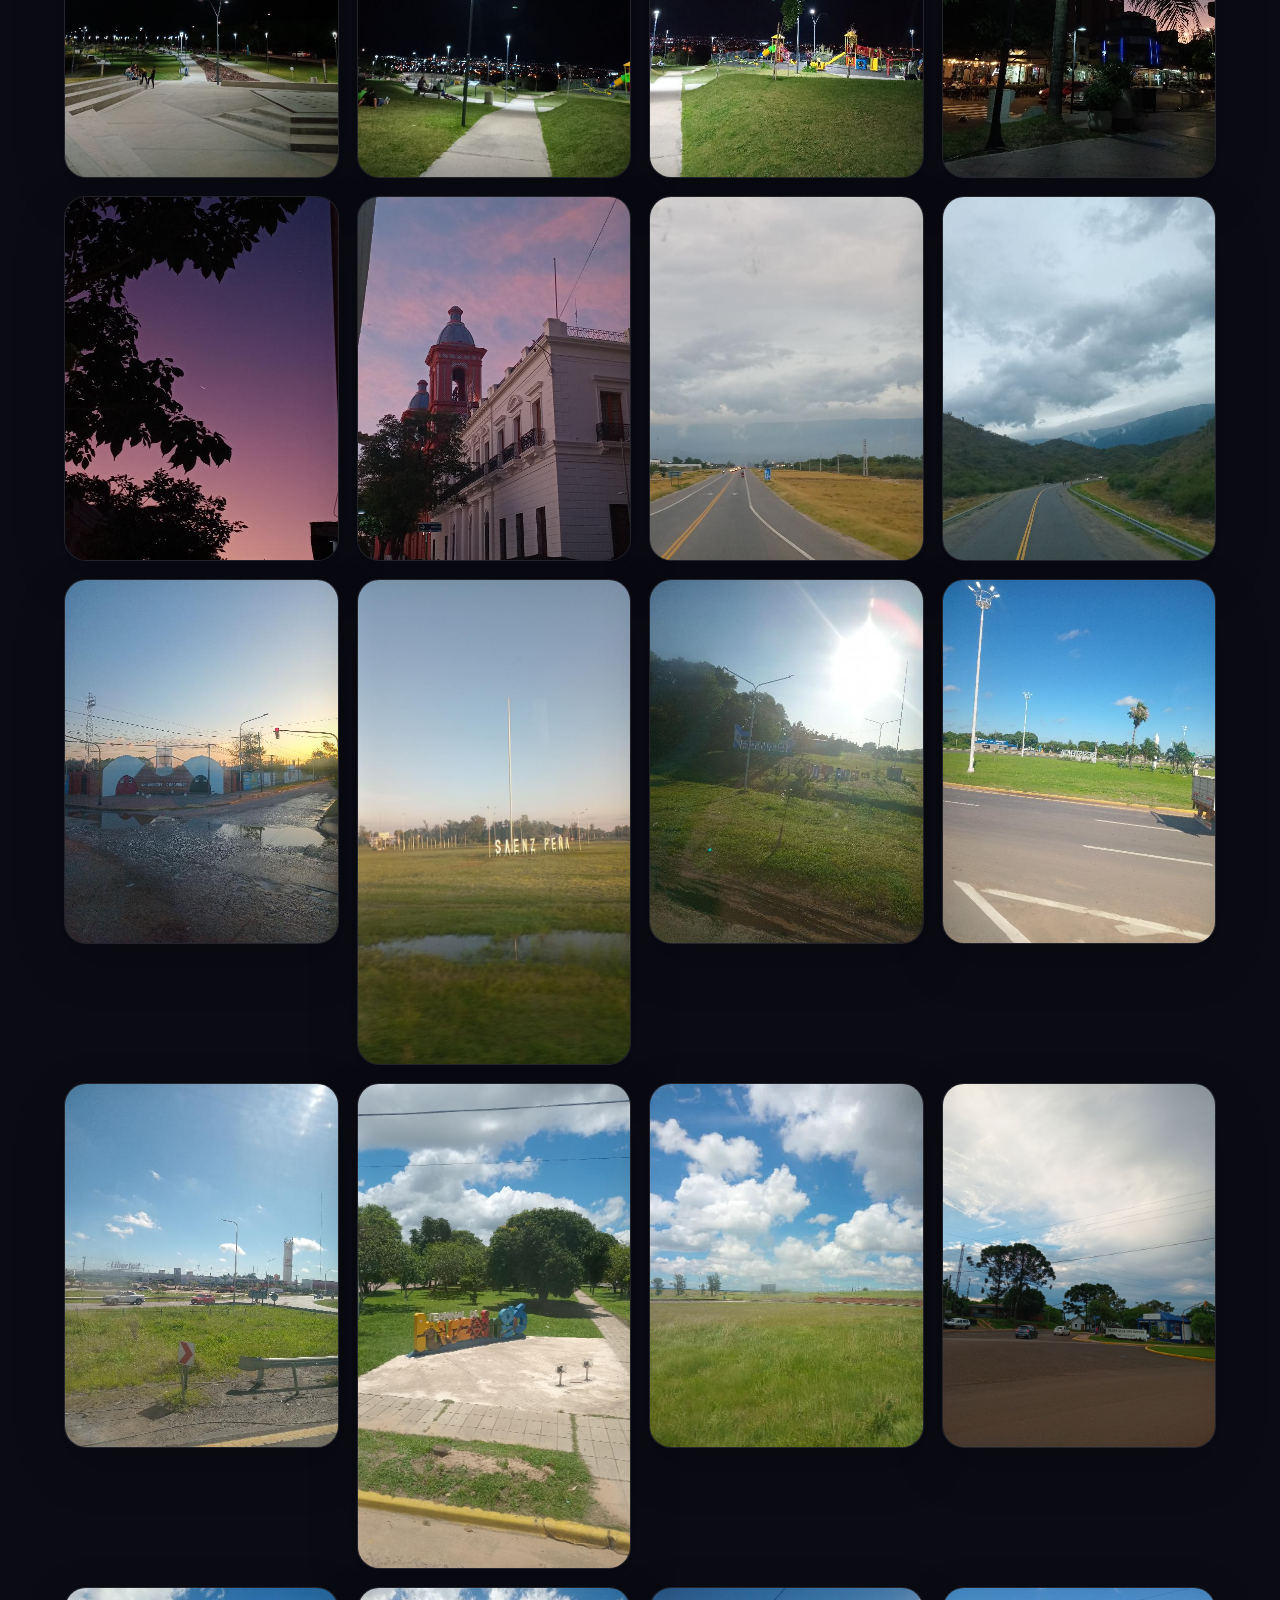
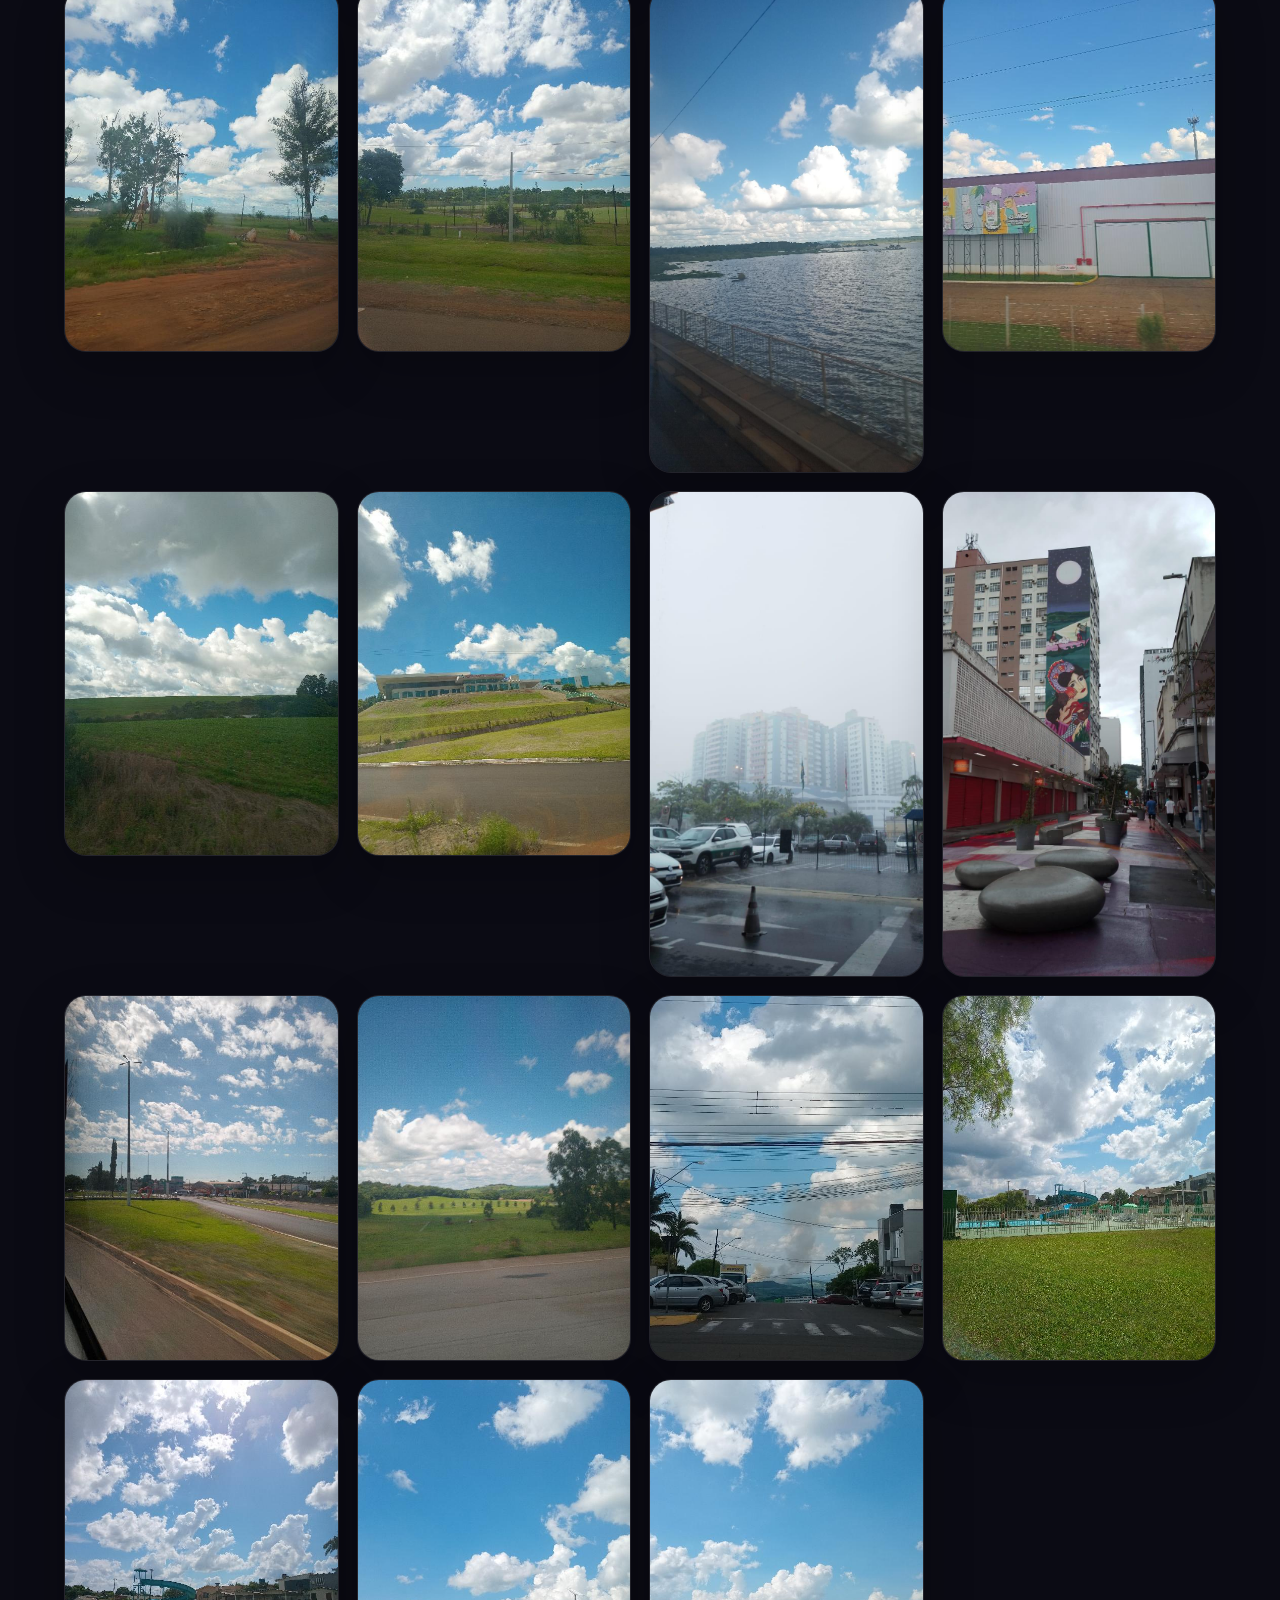
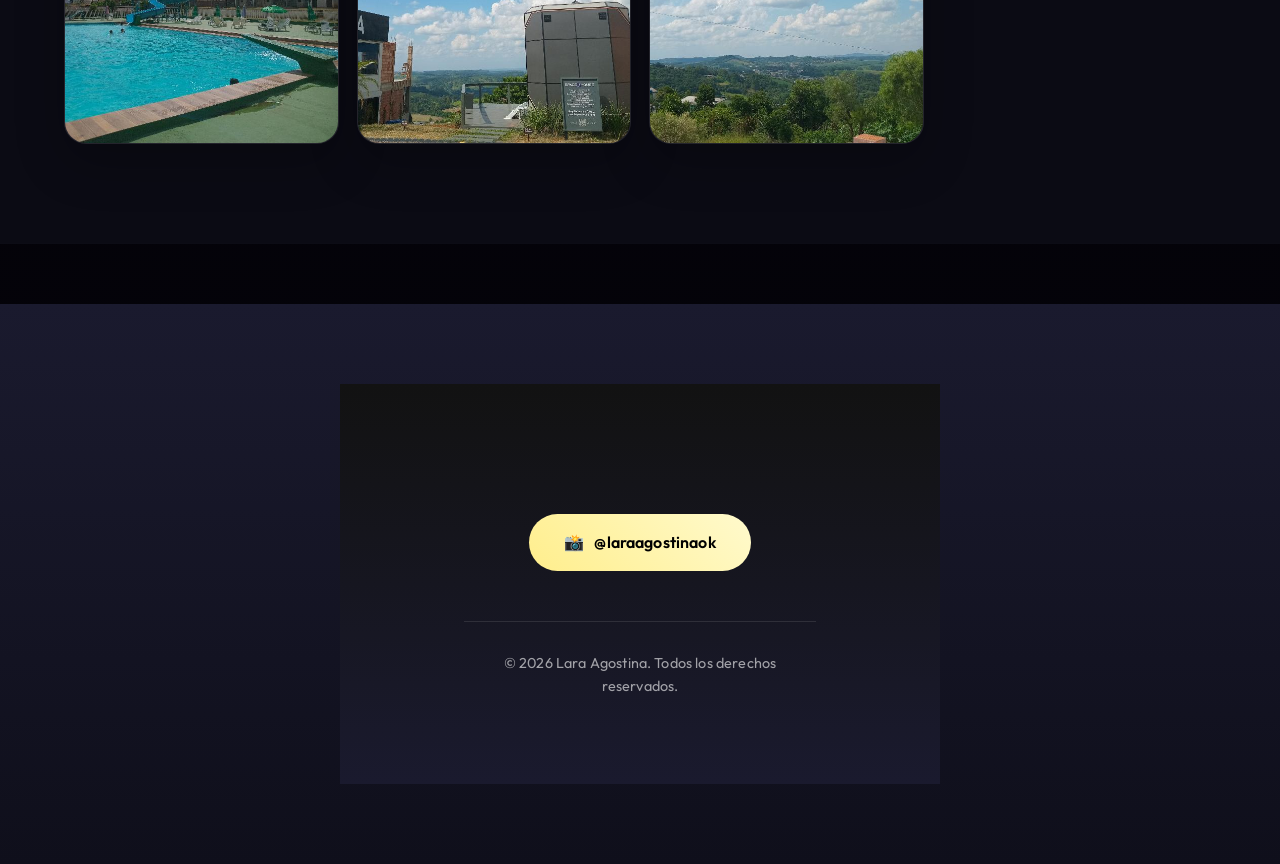
==== commit 02f21063: "Update fmt.Println message from 'Hello' to 'Goodbye'" ====
--- a/index.html
+++ b/index.html
@@ -37,7 +37,7 @@
             <img src="foto de perfil.jpg" alt="Lara Agostina" class="profile-img">
         </div>
         <div class="hero-text">
-            <p>Creativa, apasionada por la fotografía y el deporte, compartiendo mi mundo visual con energía e intuición.</p>
+            <p>Compartiendo mi mundo visual con energía e intuición.</p>
             <div class="hero-actions">
                 <a href="#galeria" class="hero-btn">Ver galería</a>
             </div>
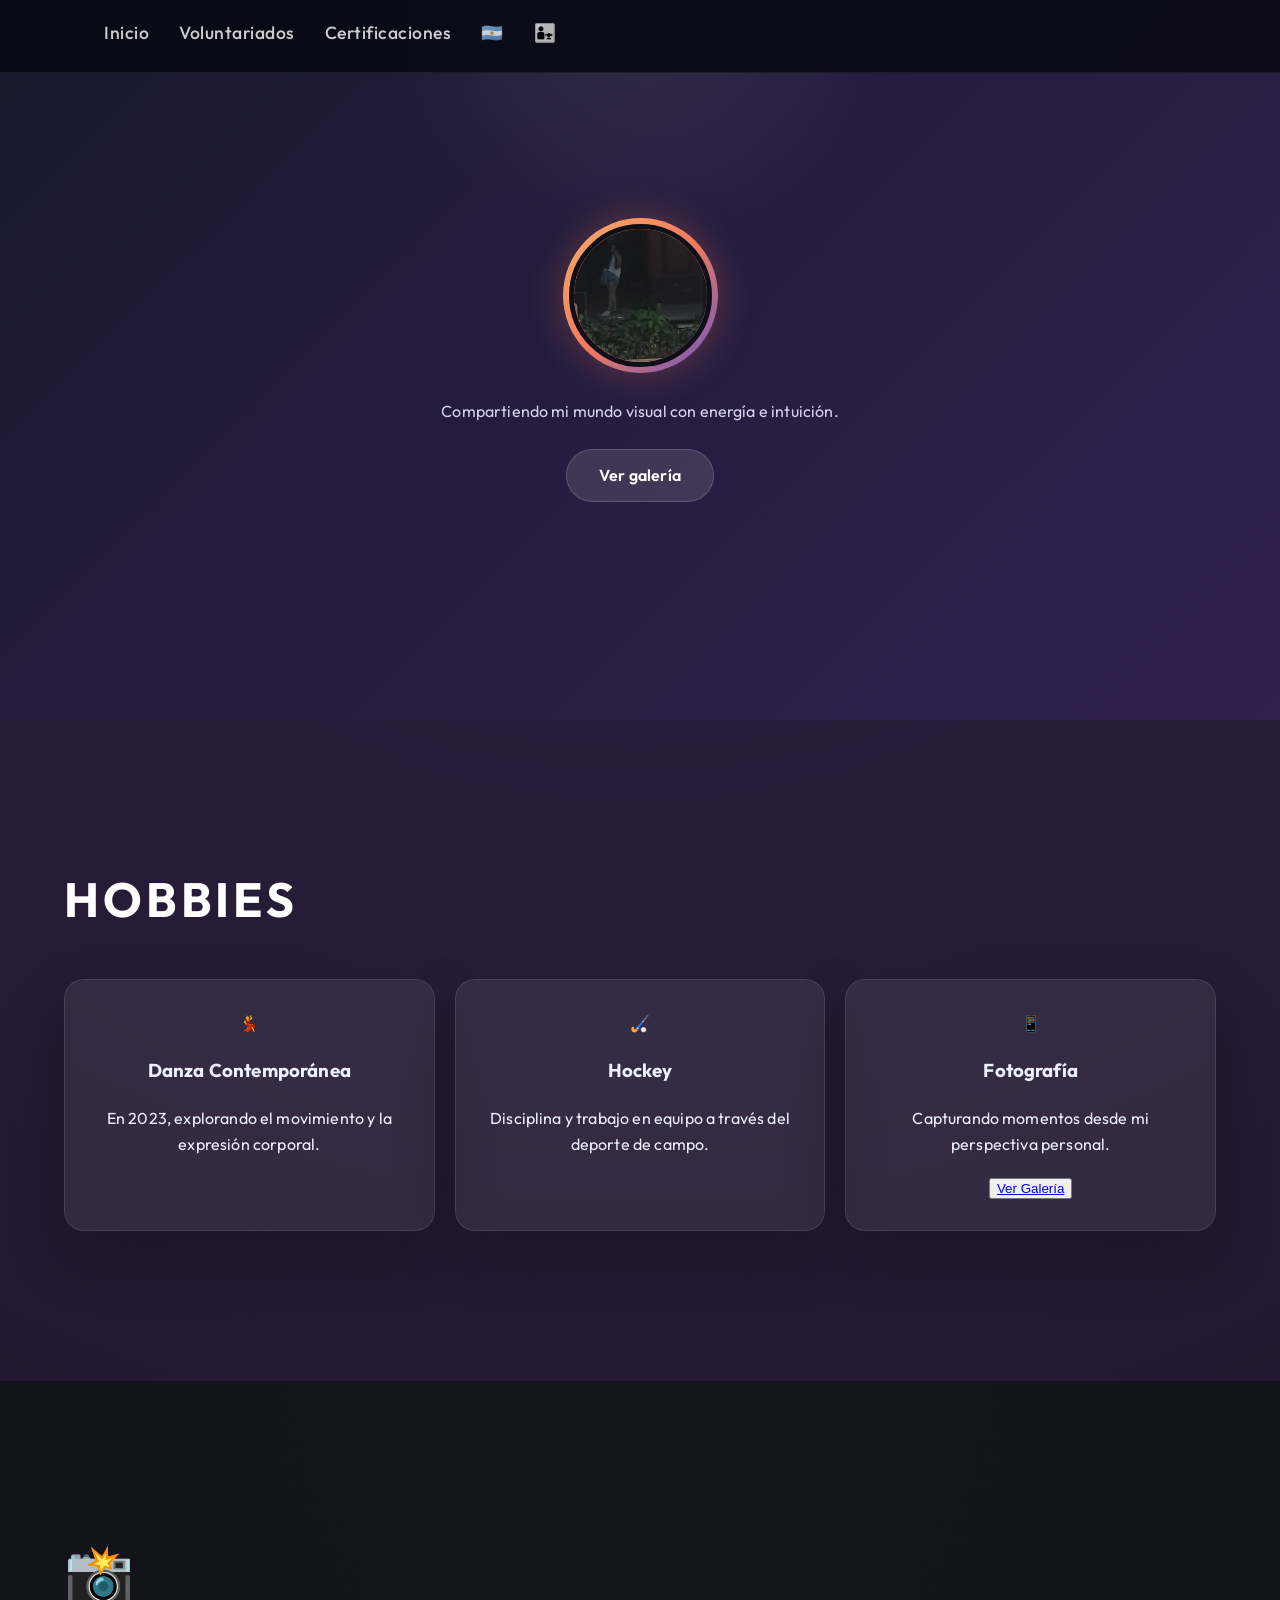
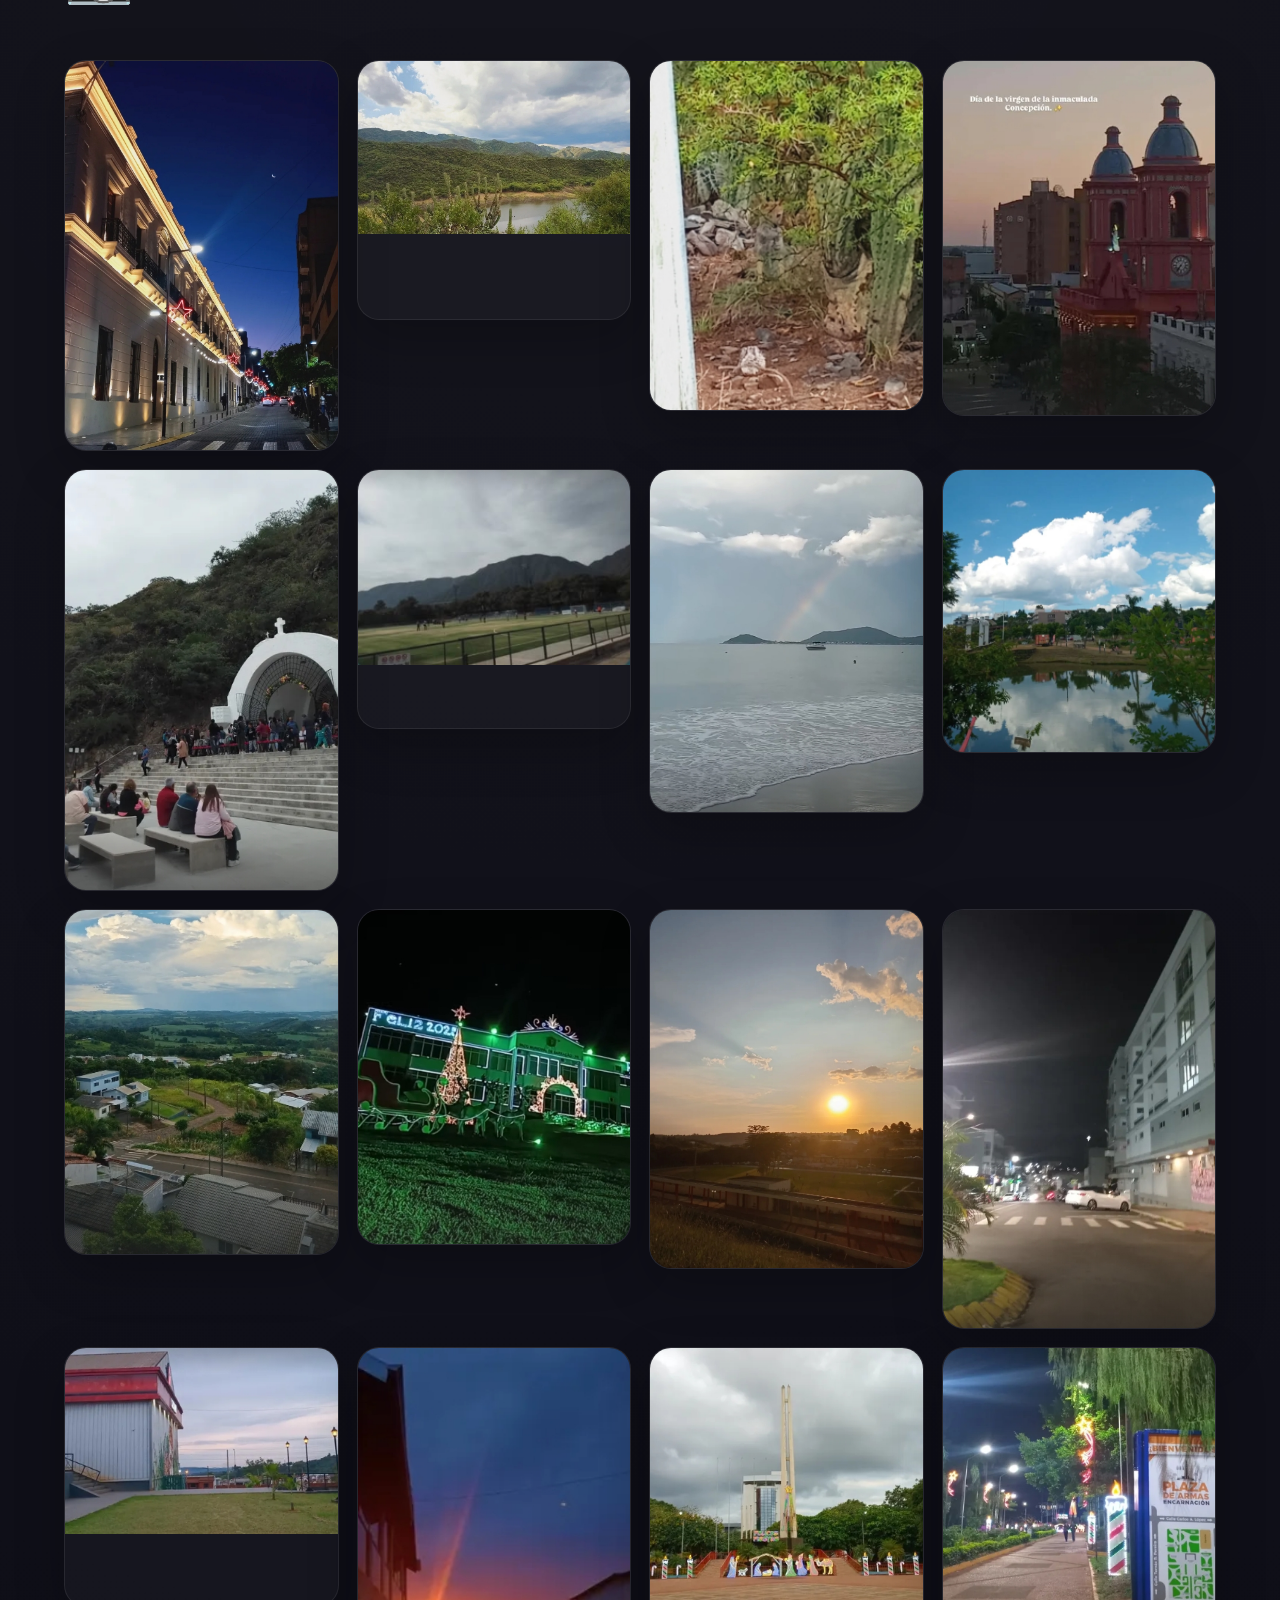
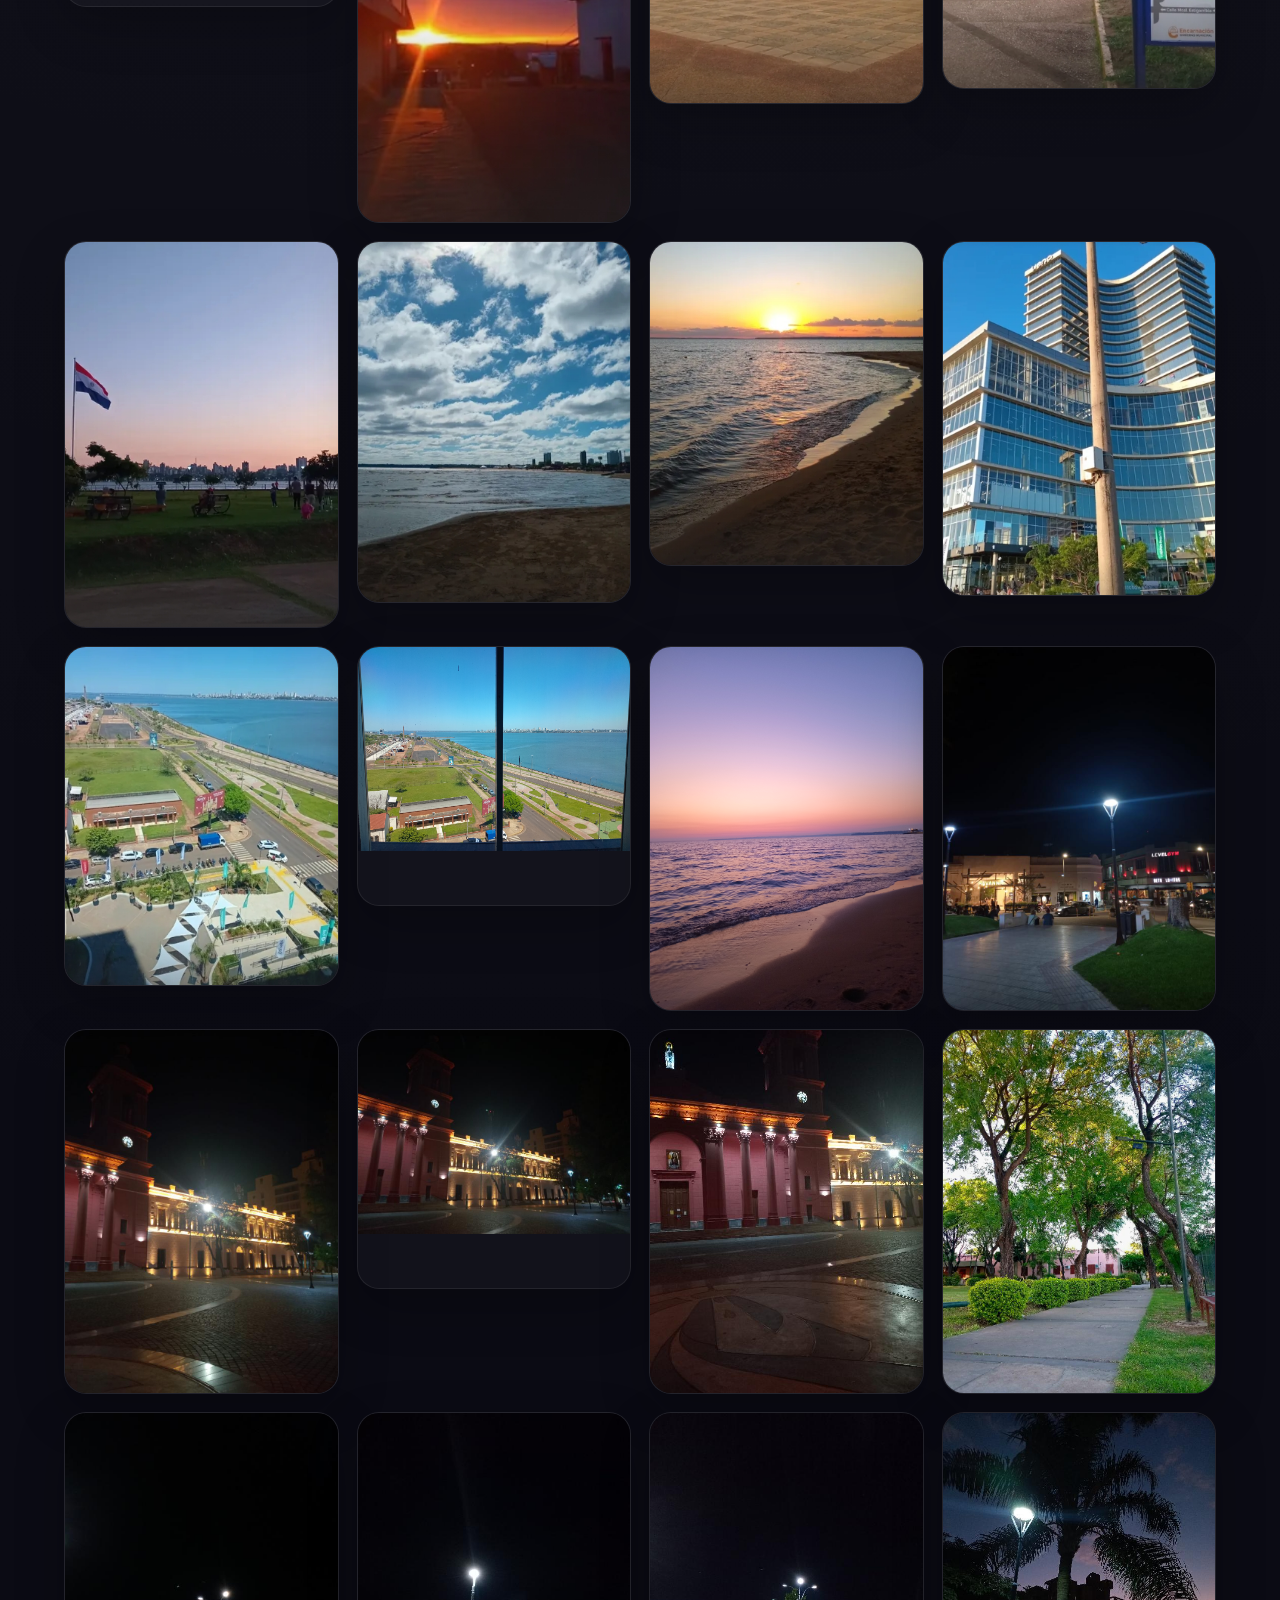
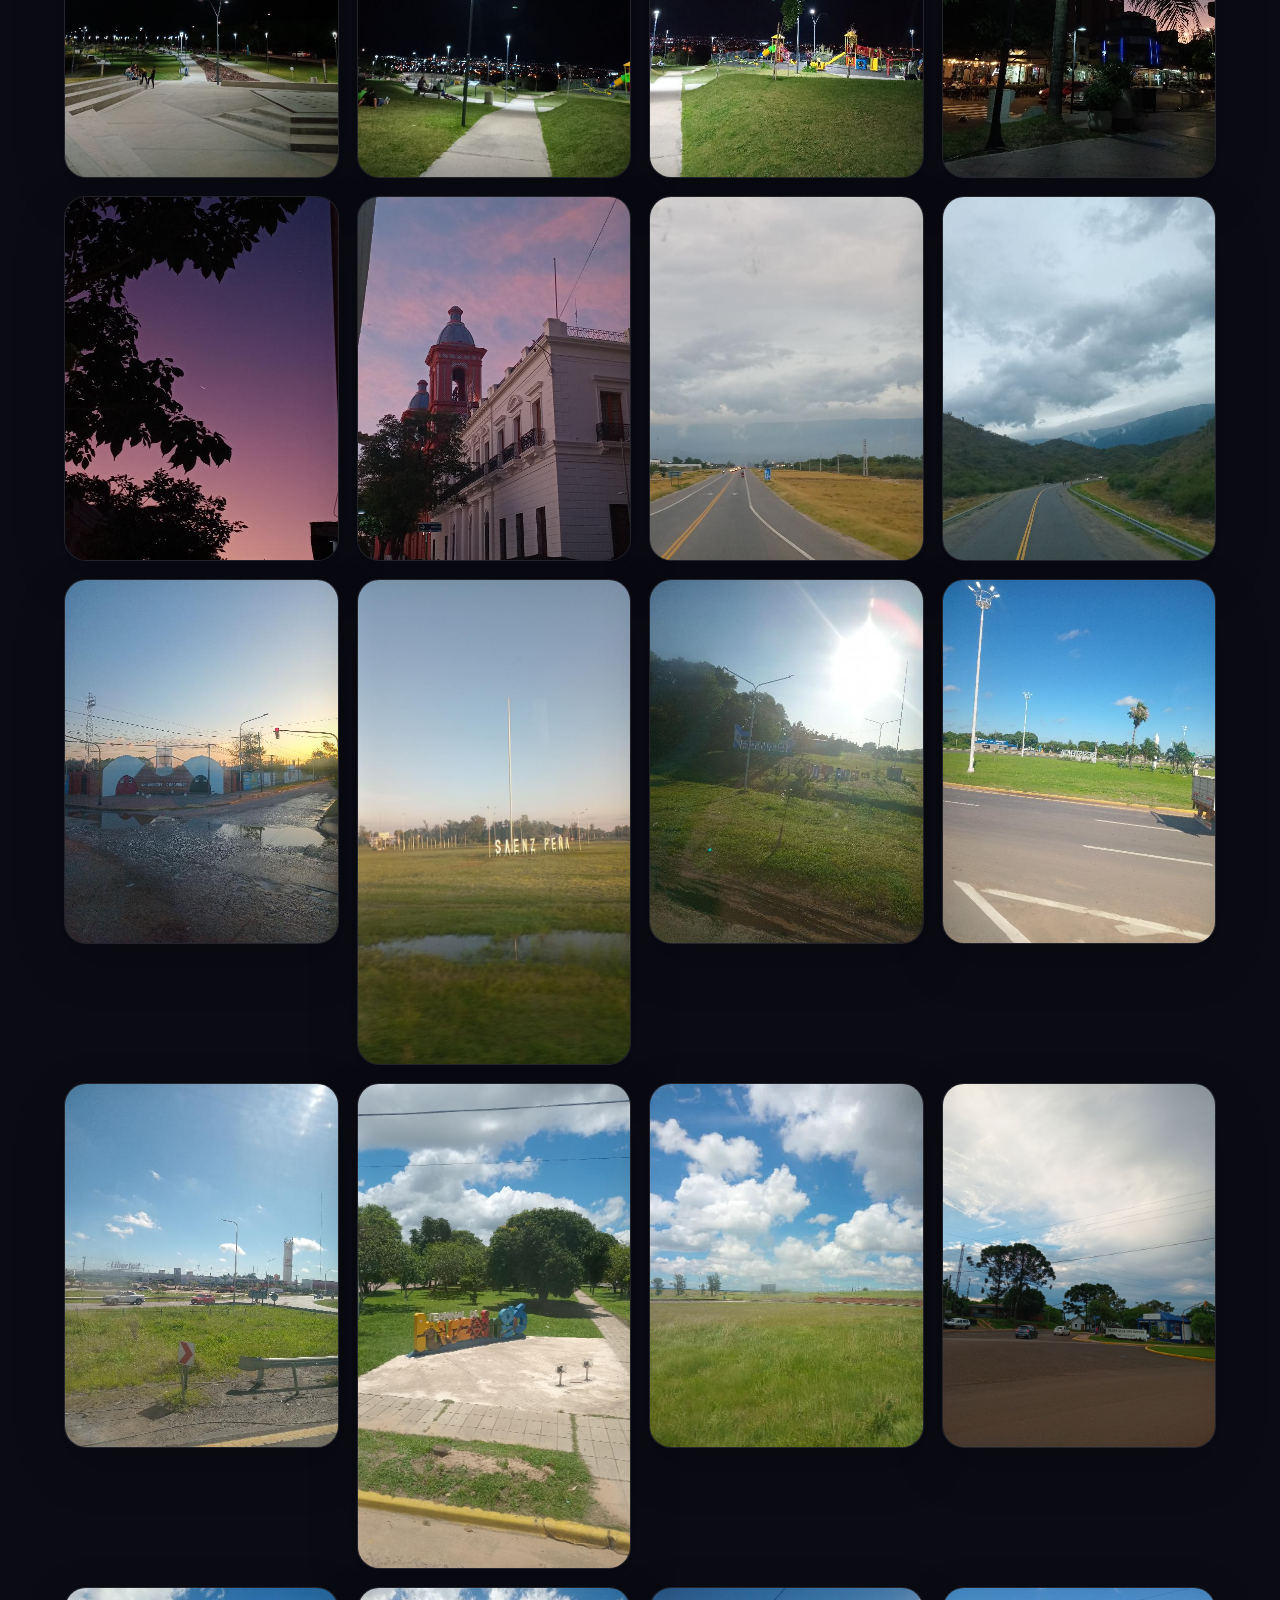
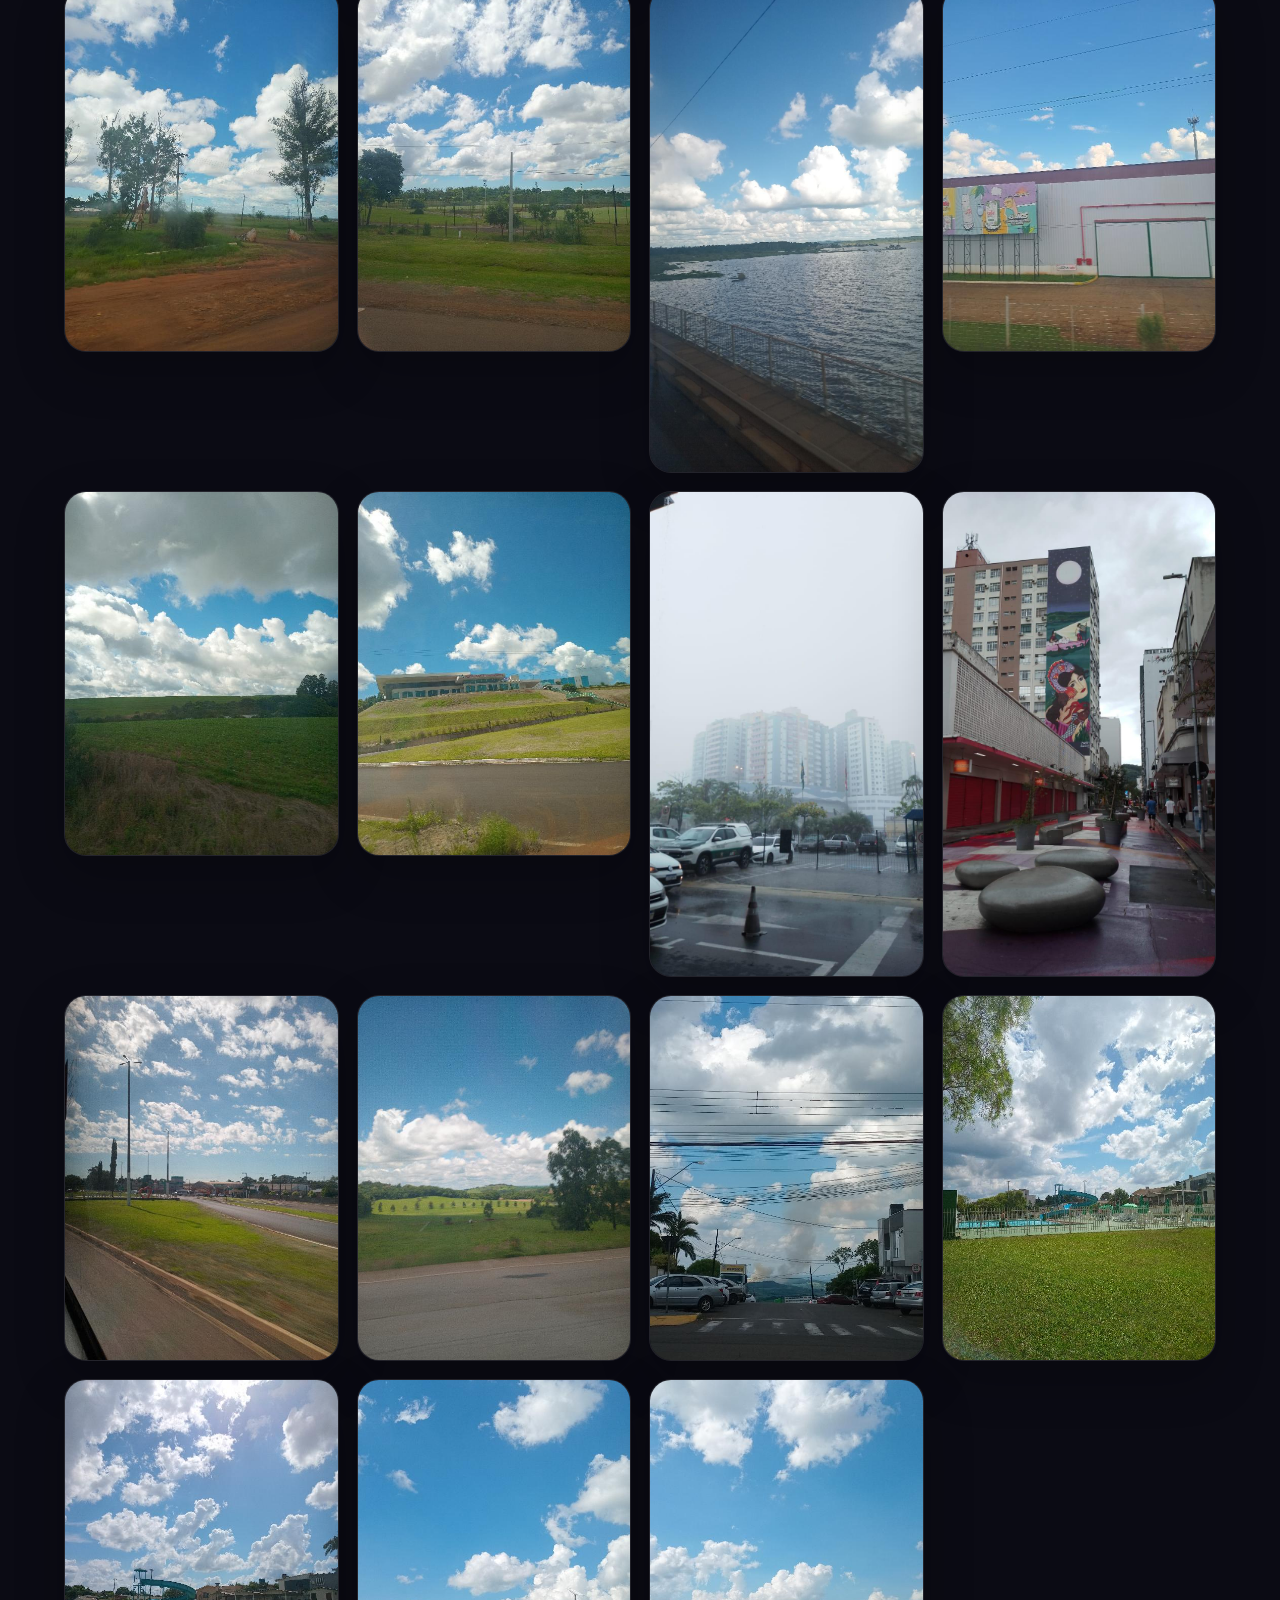
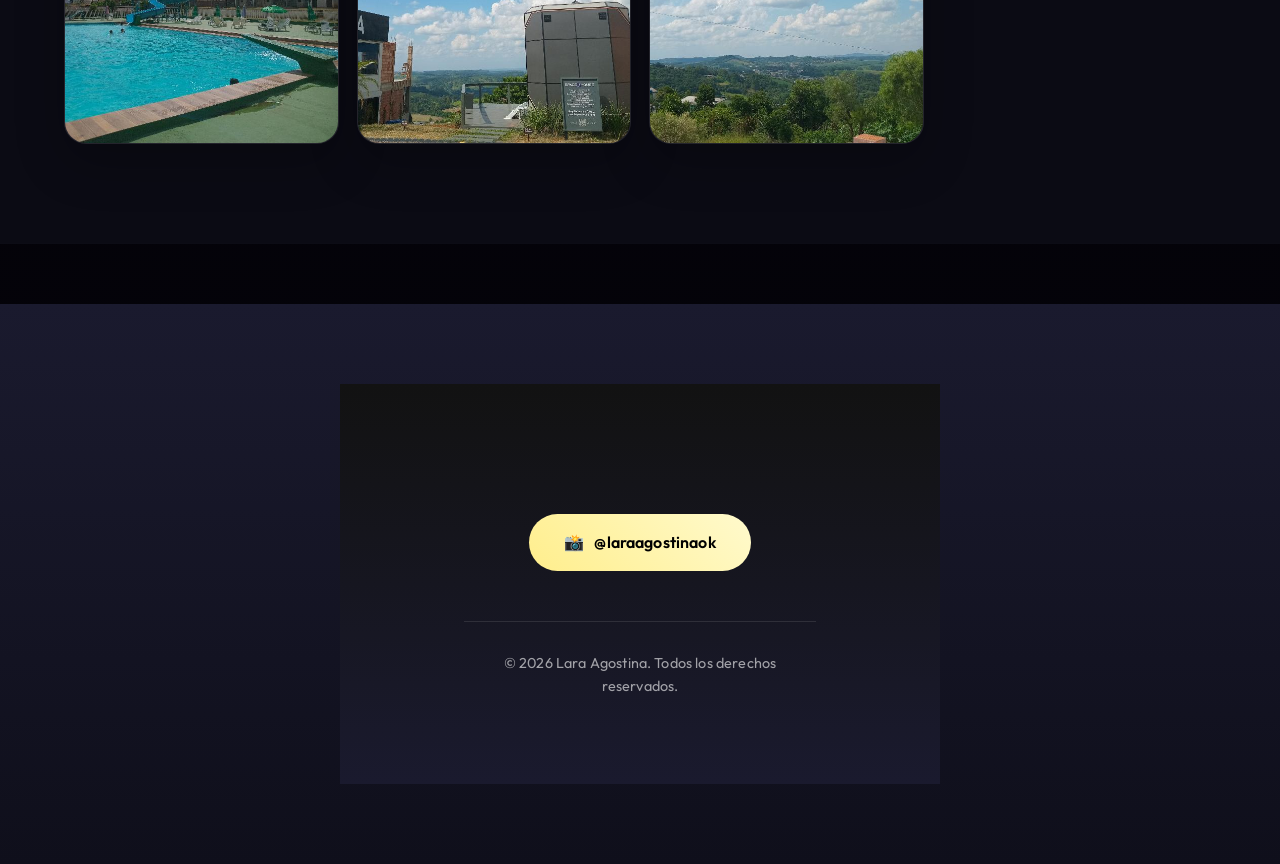
==== commit 13d84951: "Update index.html" ====
--- a/index.html
+++ b/index.html
@@ -22,11 +22,10 @@
 
     <ul class="nav-list">
         <li><a href="index.html" class="active" >Inicio</a></li>
-        <li><a href="voluntaria.html">Voluntaria</a></li>
+        <li><a href="voluntaria.html">Voluntariados</a></li>
         <li><a href="certificaciones.html">Certificaciones</a></li>
-        <li><a href="viajes.html">Viajes</a></li>
-        <li><a href="raices.html">Homenaje</a></li>
-        <li><a href="familia.html">Familia</a></li>
+        <li><a href="viajes.html">🇦🇷</a></li>
+        <li><a href="raices.html">👨‍👧</a></li>
     </ul>
     </div>
 </nav>
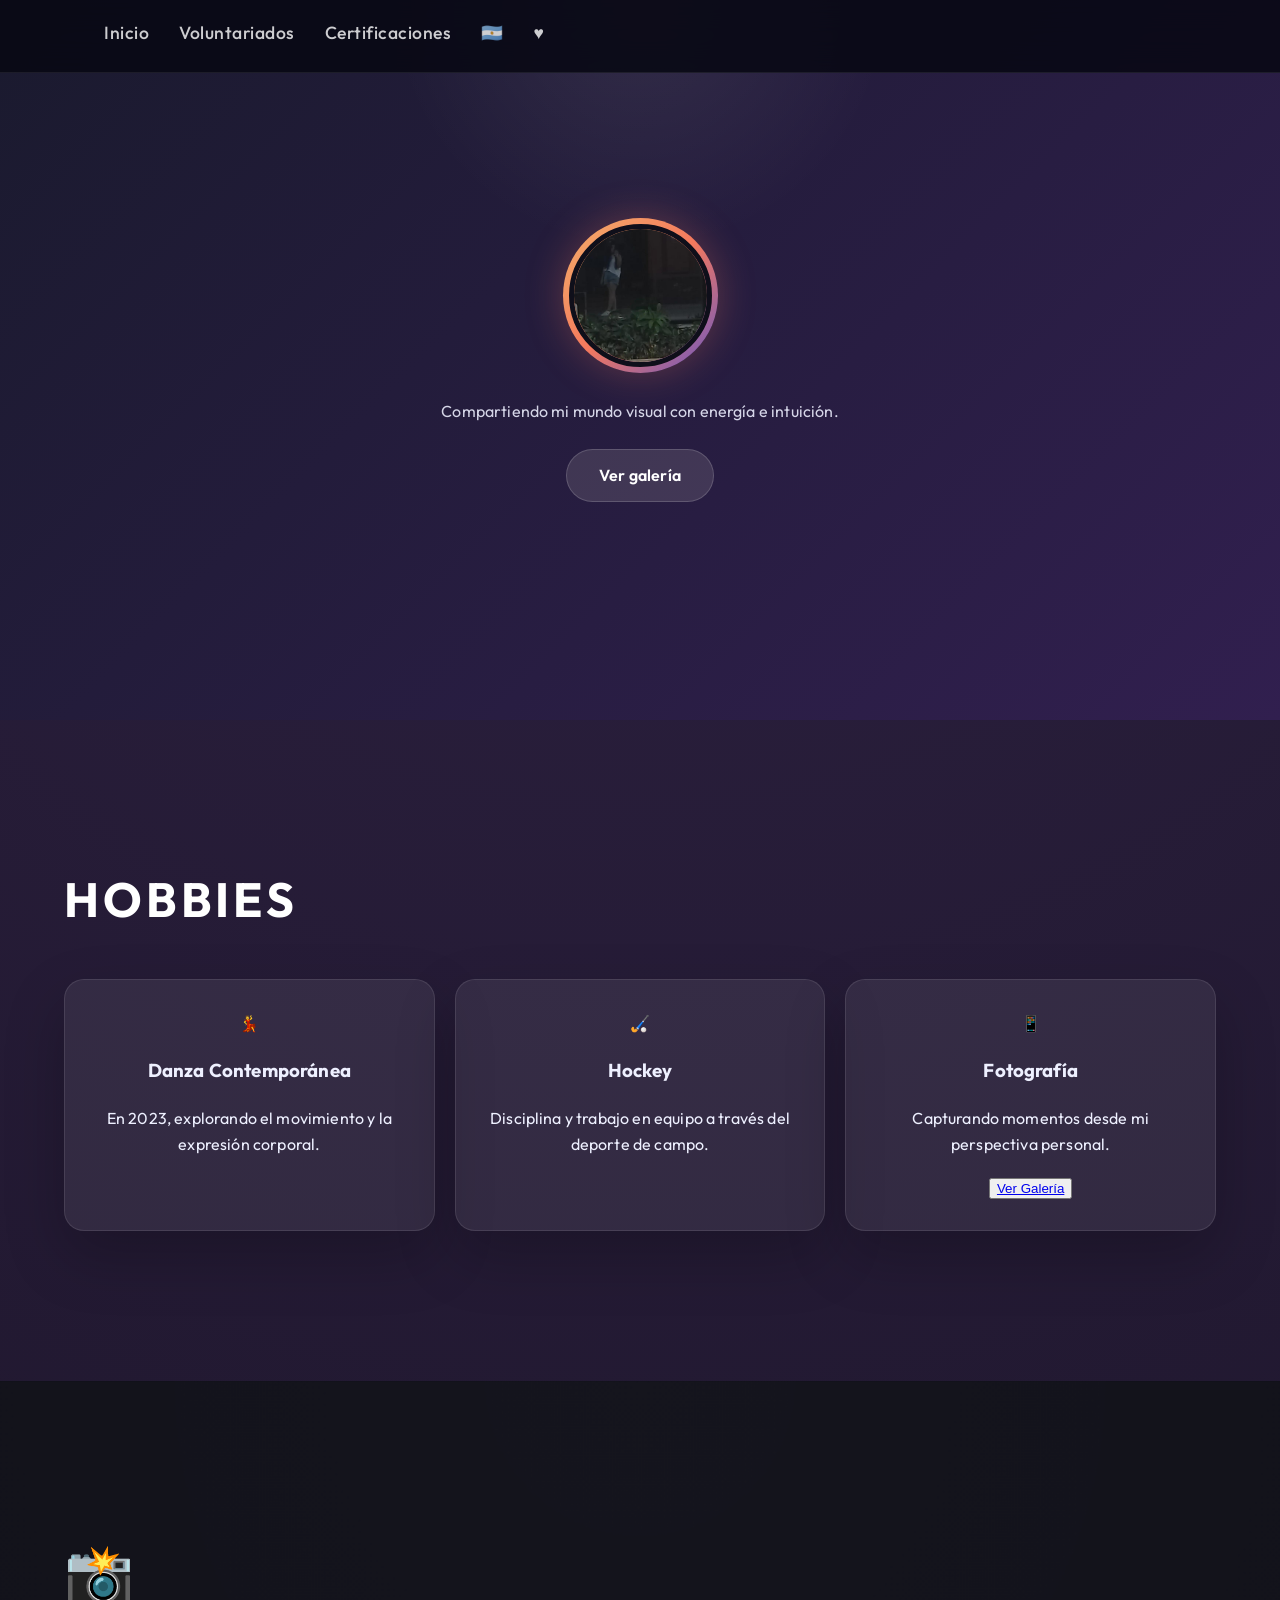
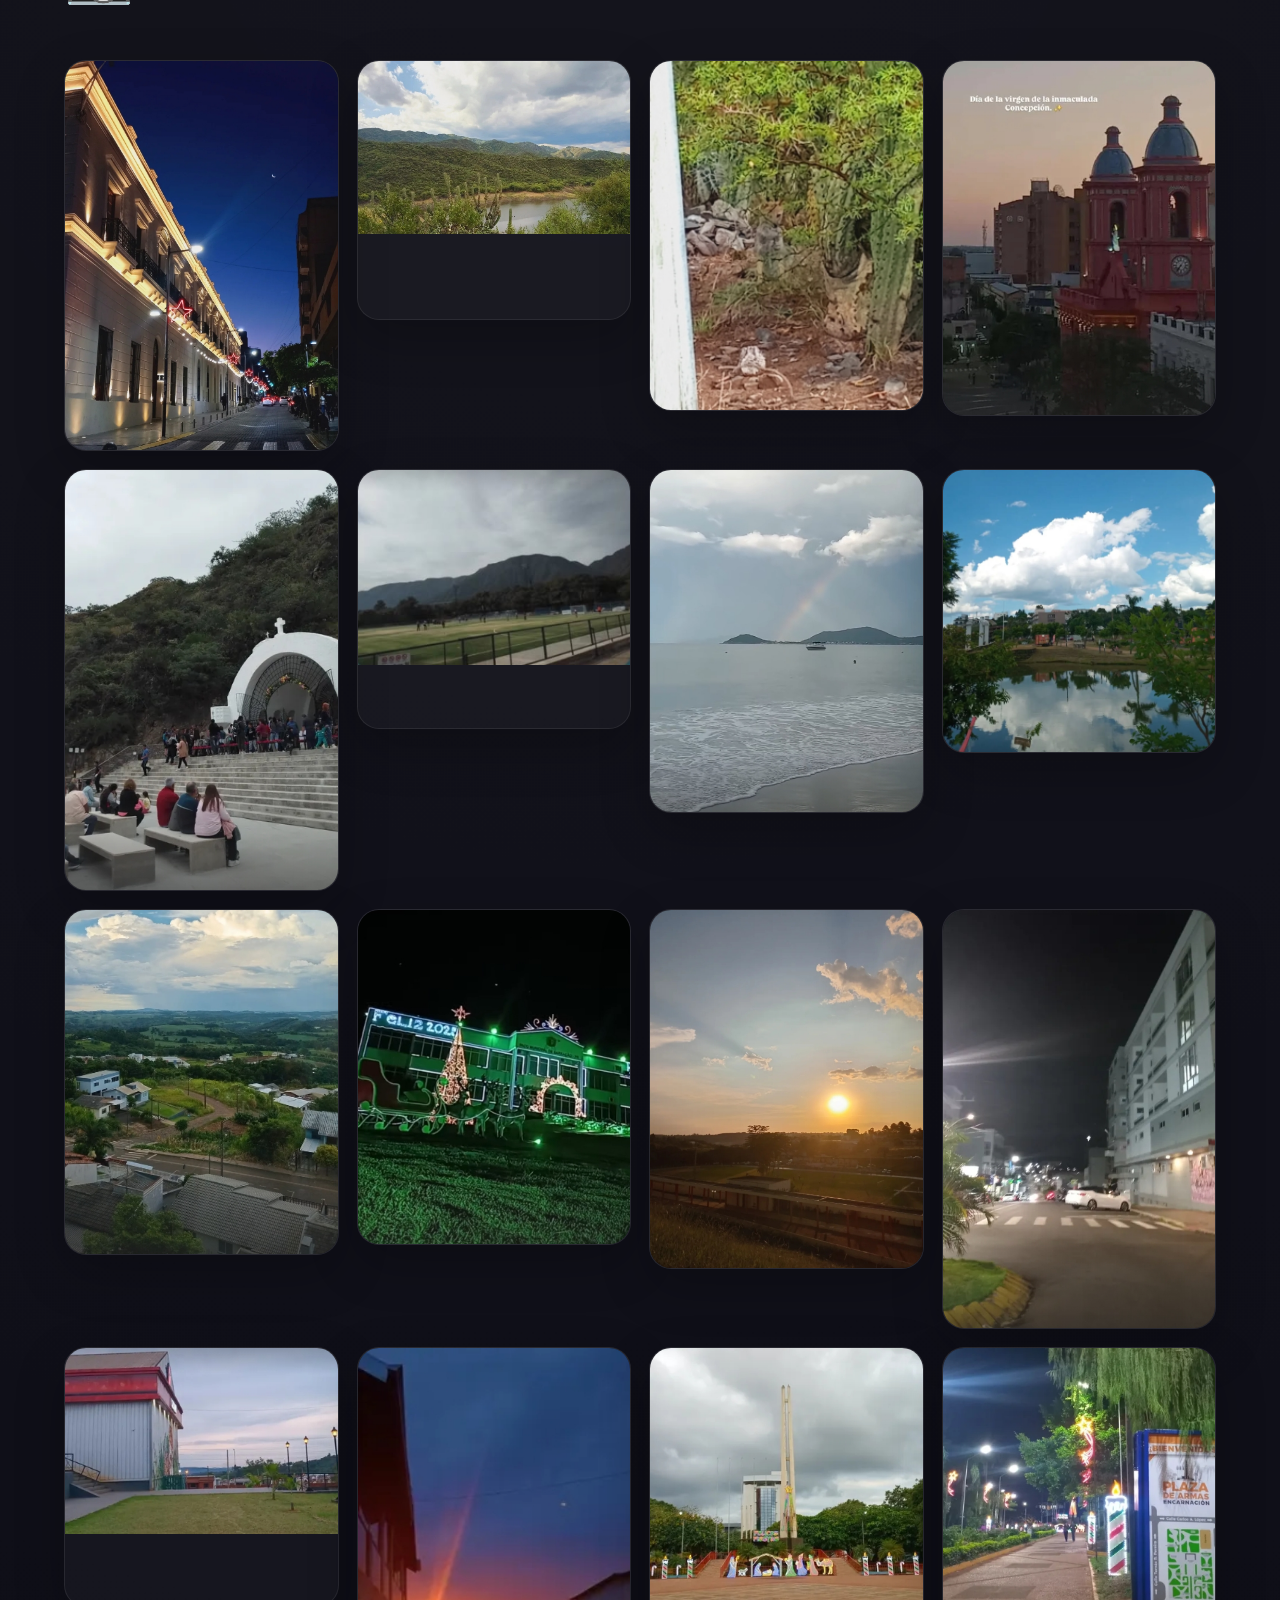
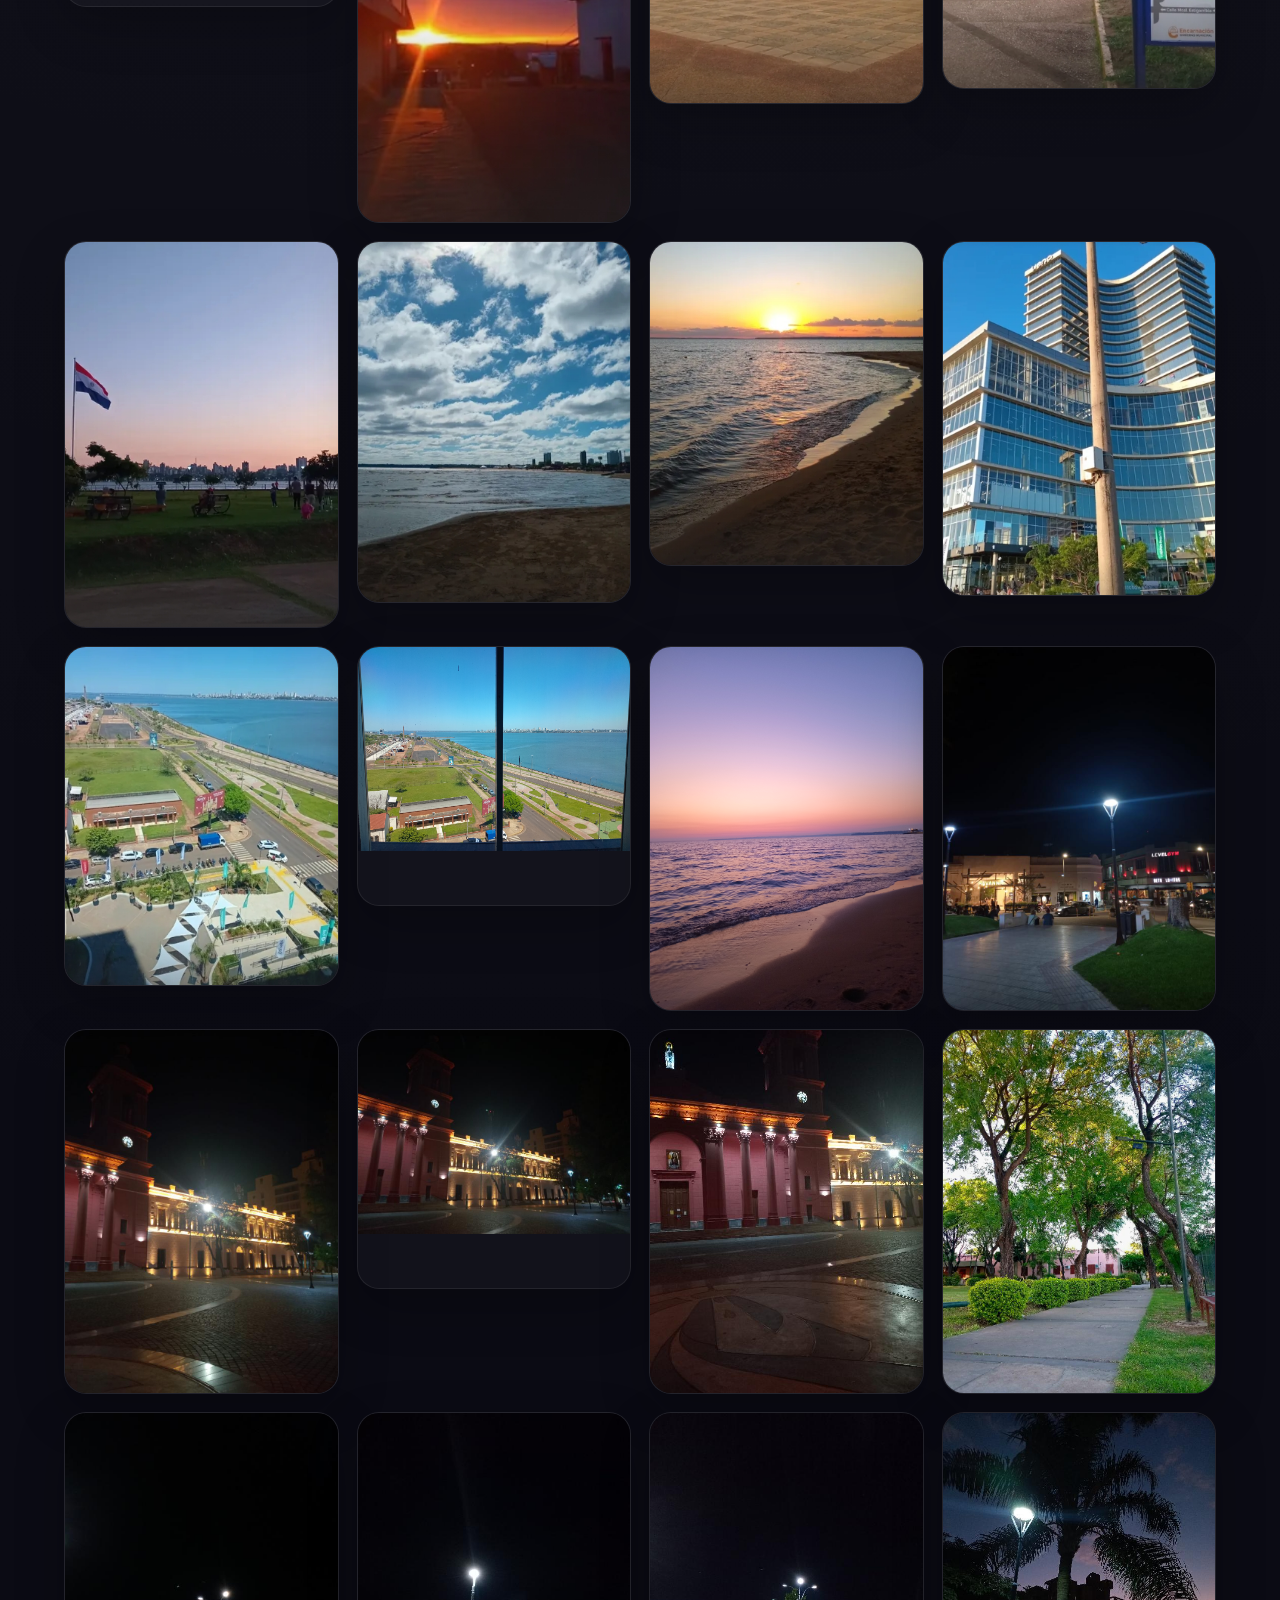
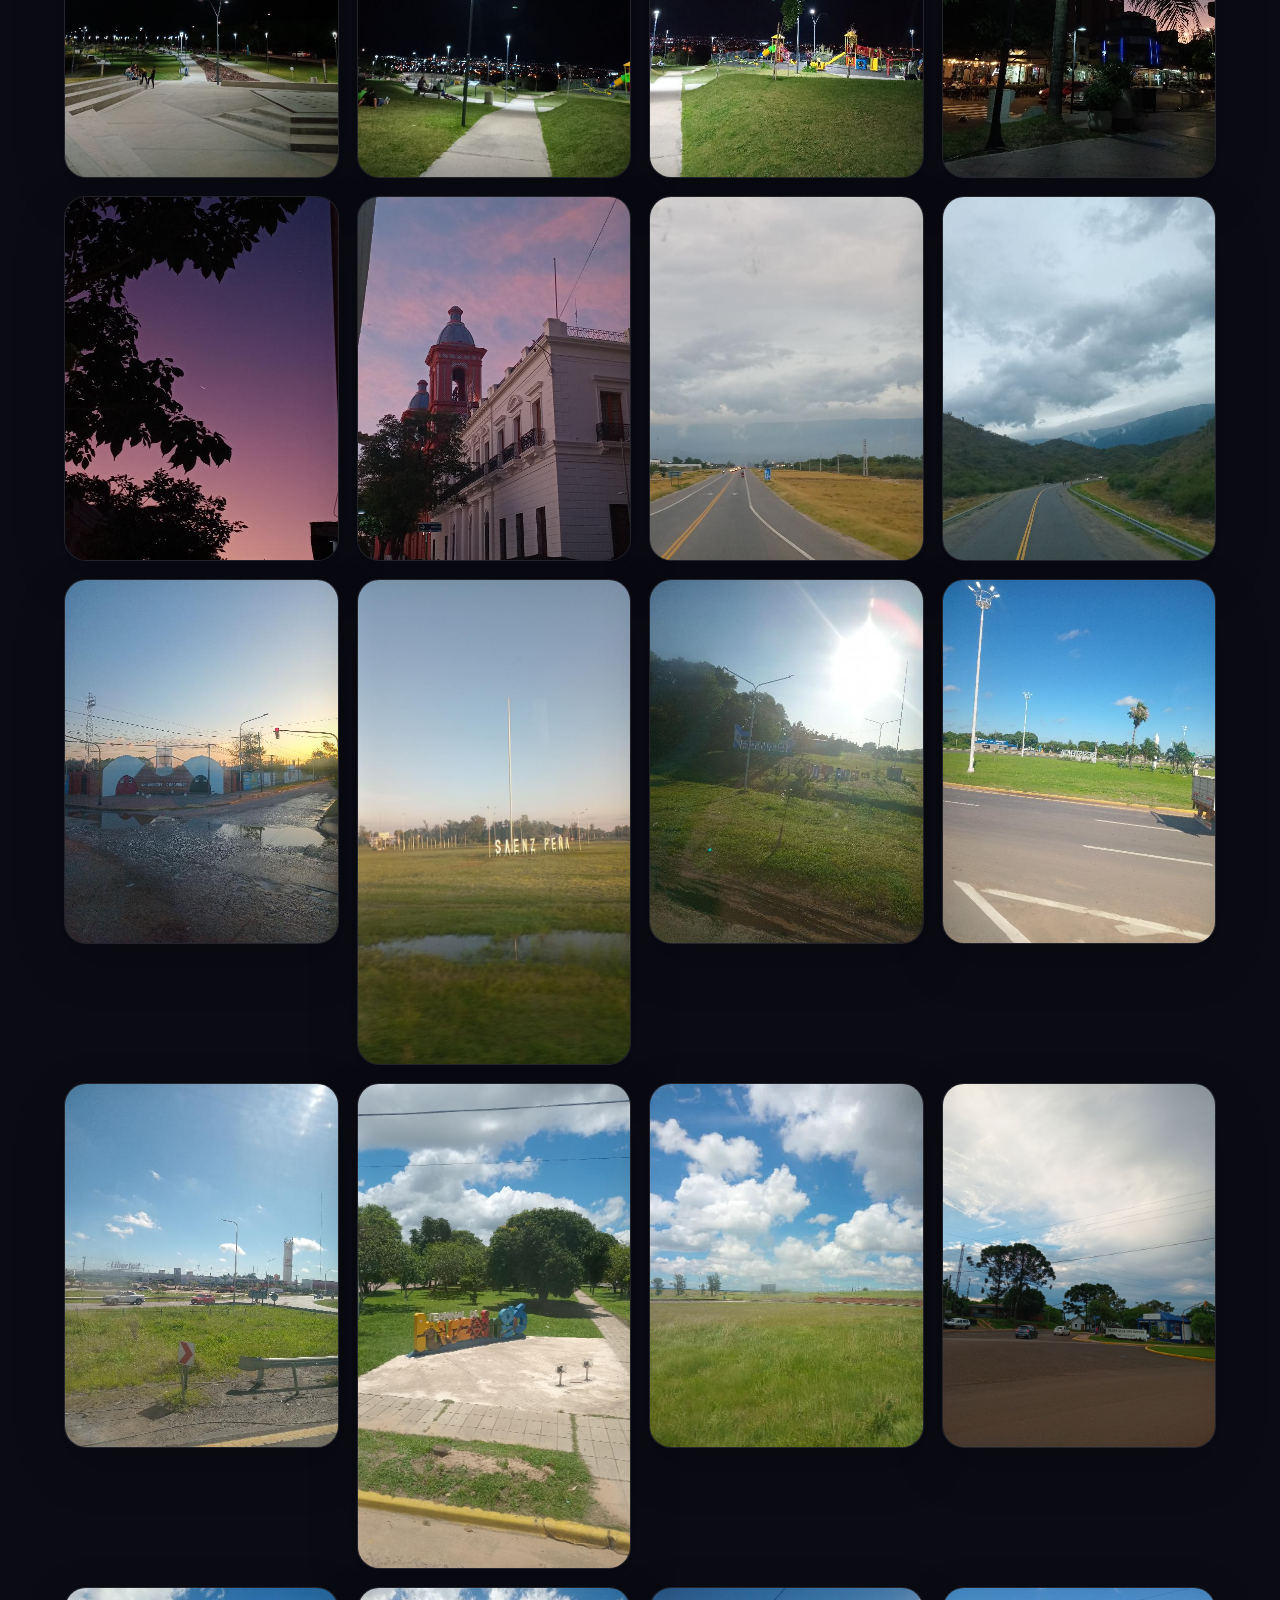
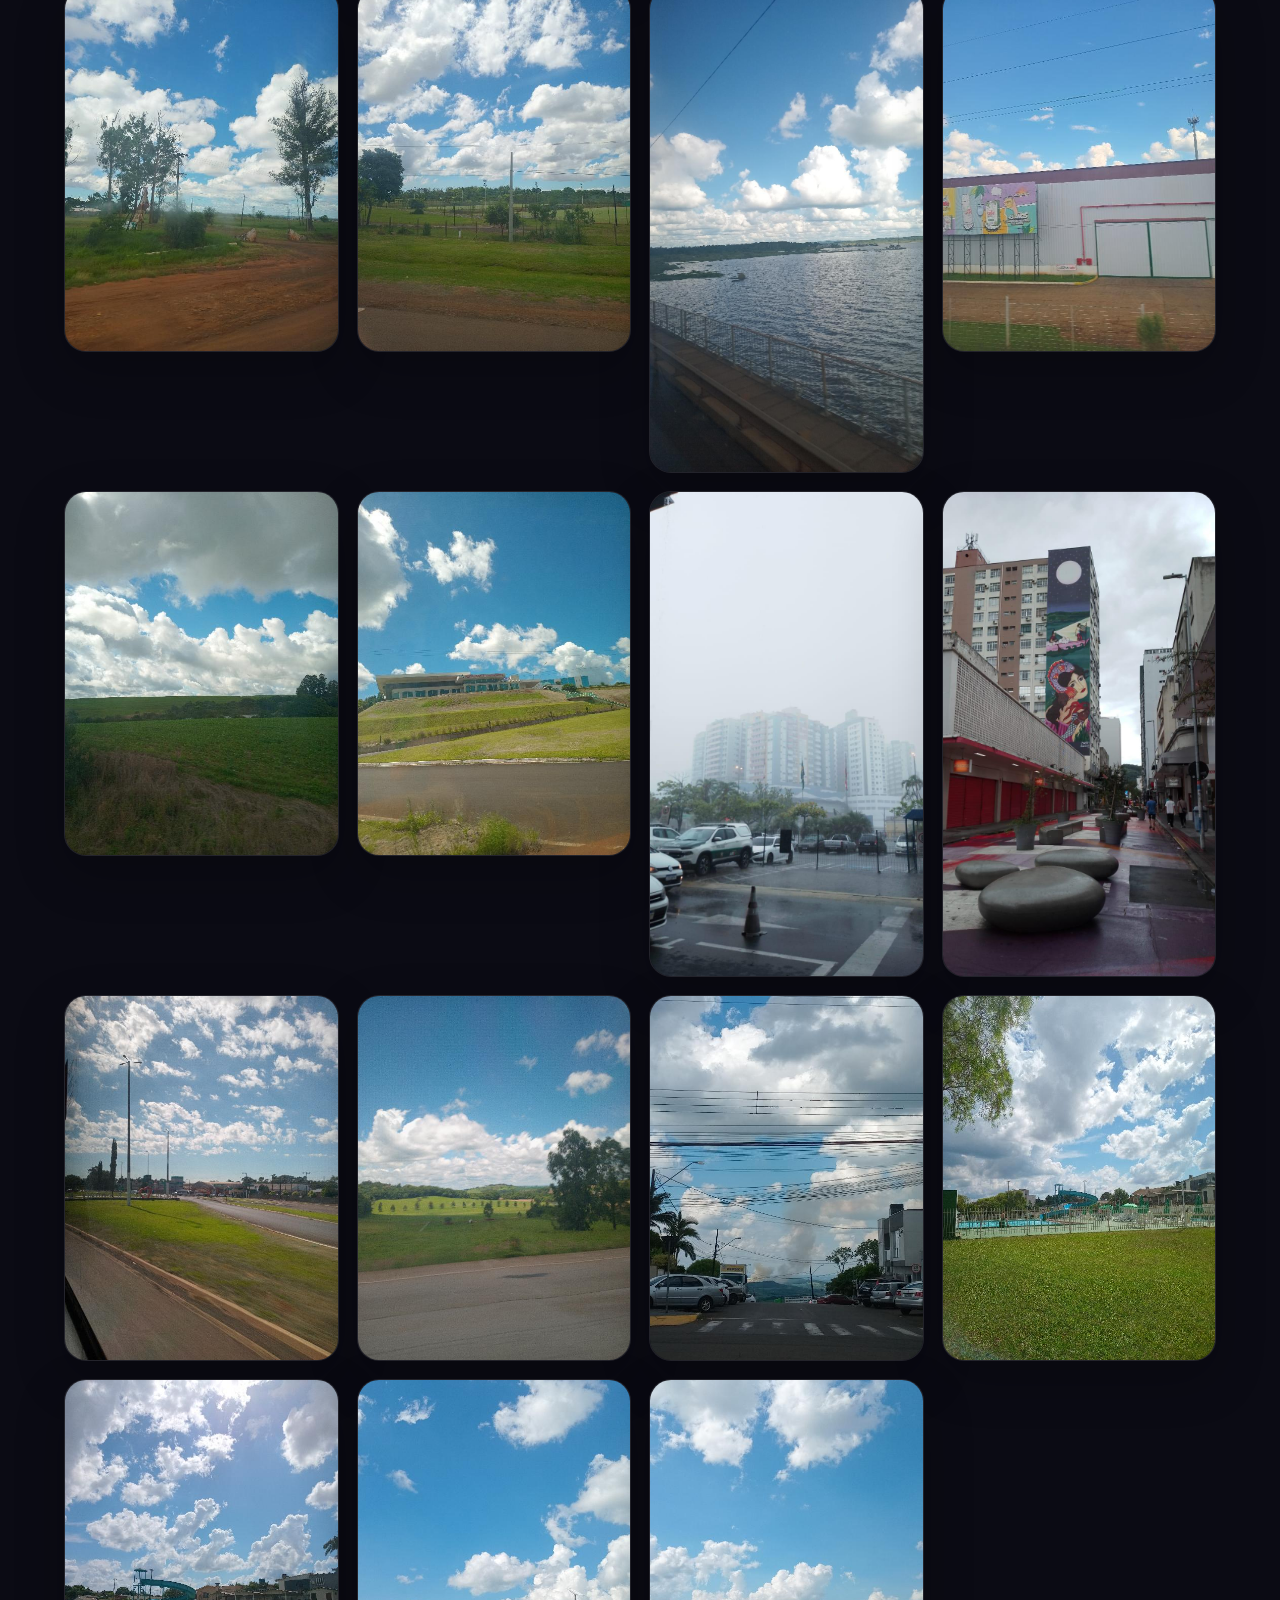
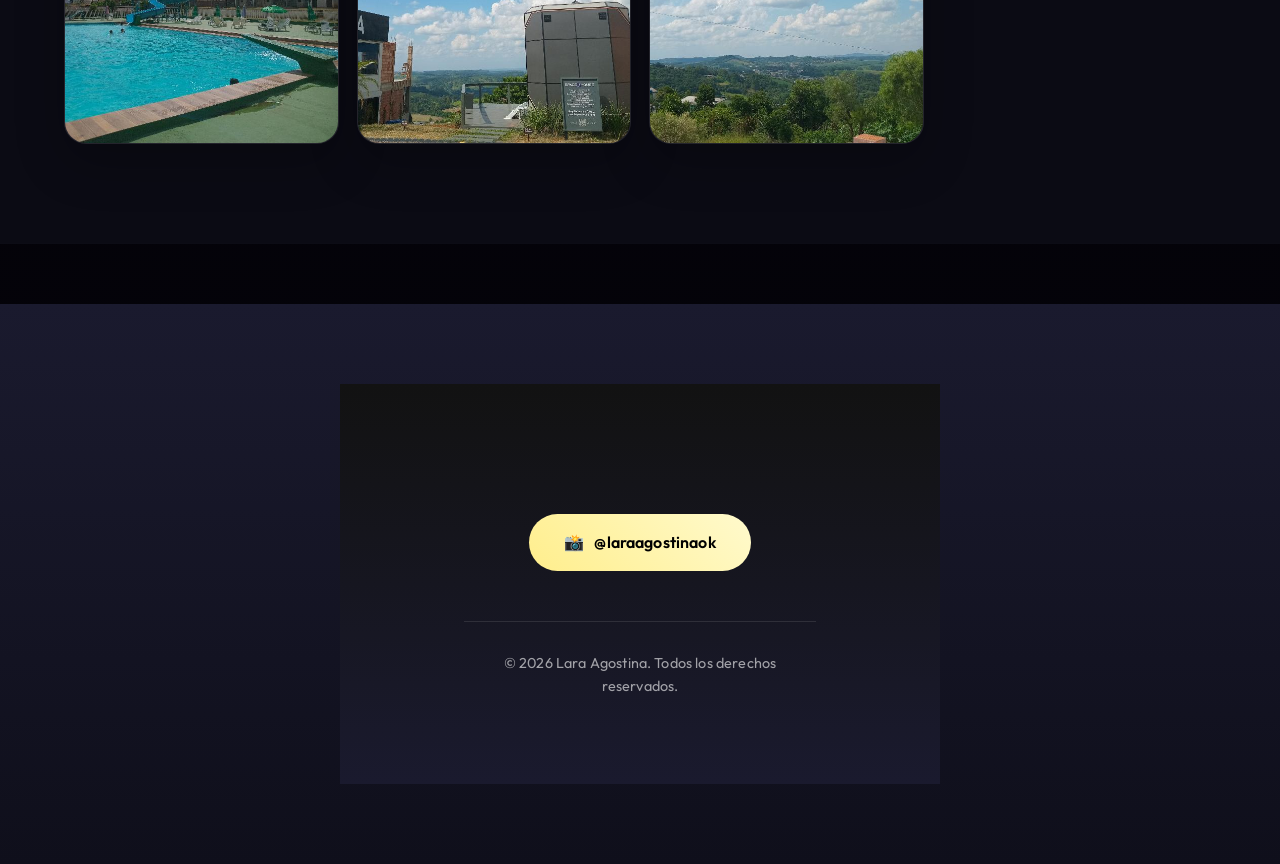
==== commit 08dcf0cf: "Change greeting from 'Hello World' to 'Goodbye World'" ====
--- a/index.html
+++ b/index.html
@@ -25,7 +25,7 @@
         <li><a href="voluntaria.html">Voluntariados</a></li>
         <li><a href="certificaciones.html">Certificaciones</a></li>
         <li><a href="viajes.html">🇦🇷</a></li>
-        <li><a href="raices.html">👨‍👧</a></li>
+        <li><a href="raices.html">♥︎</a></li>
     </ul>
     </div>
 </nav>
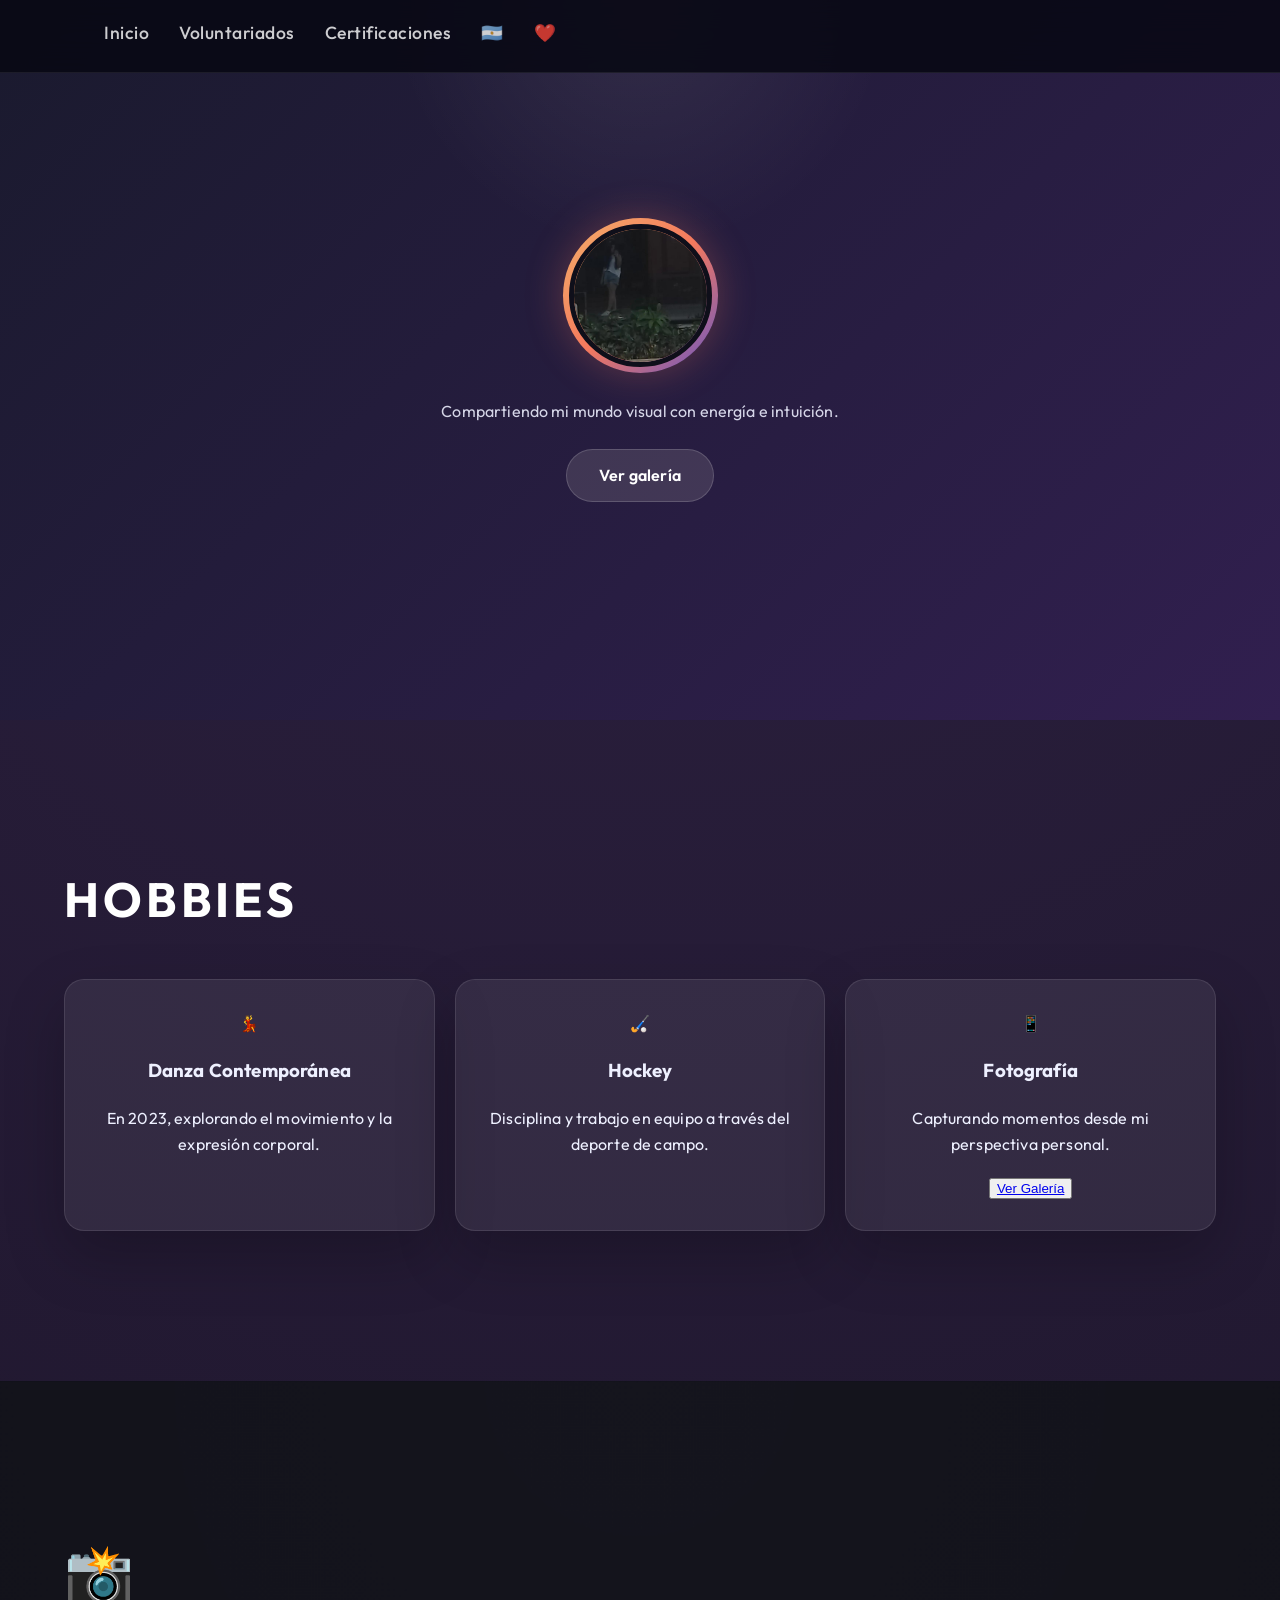
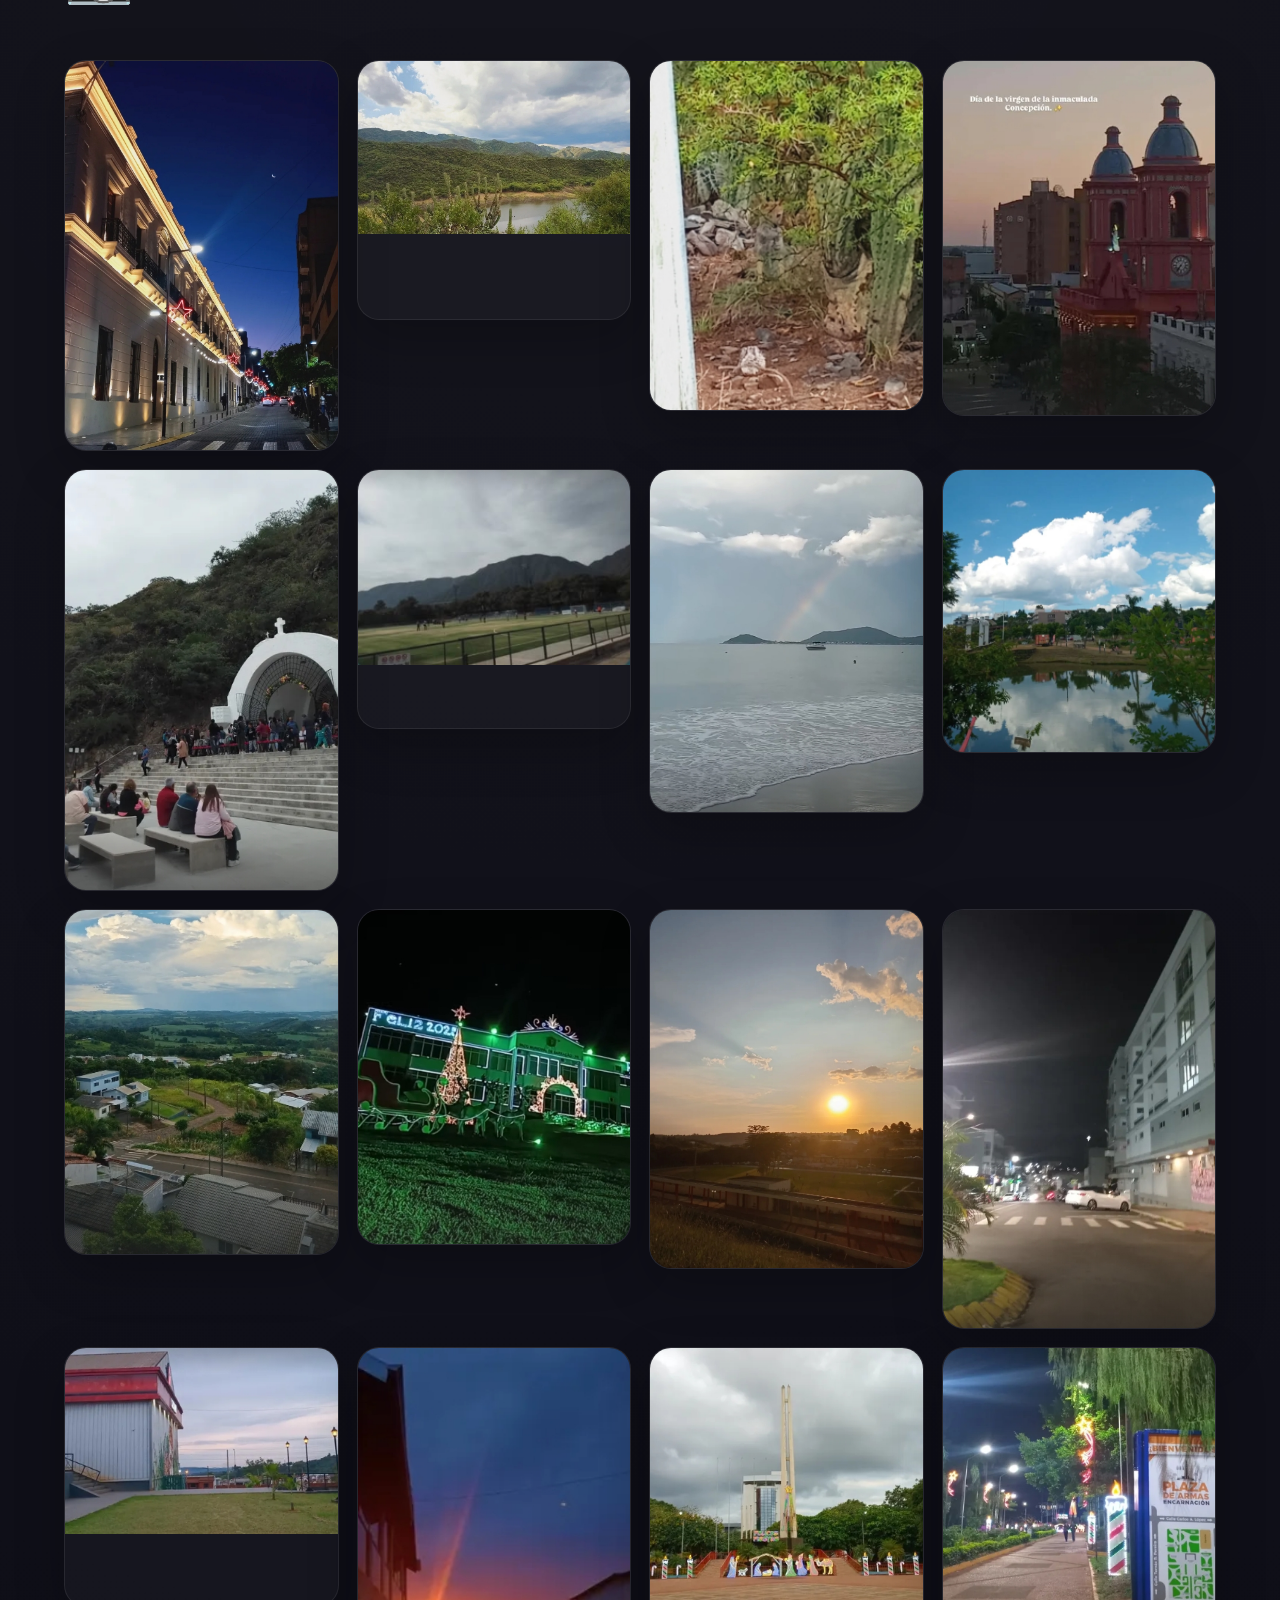
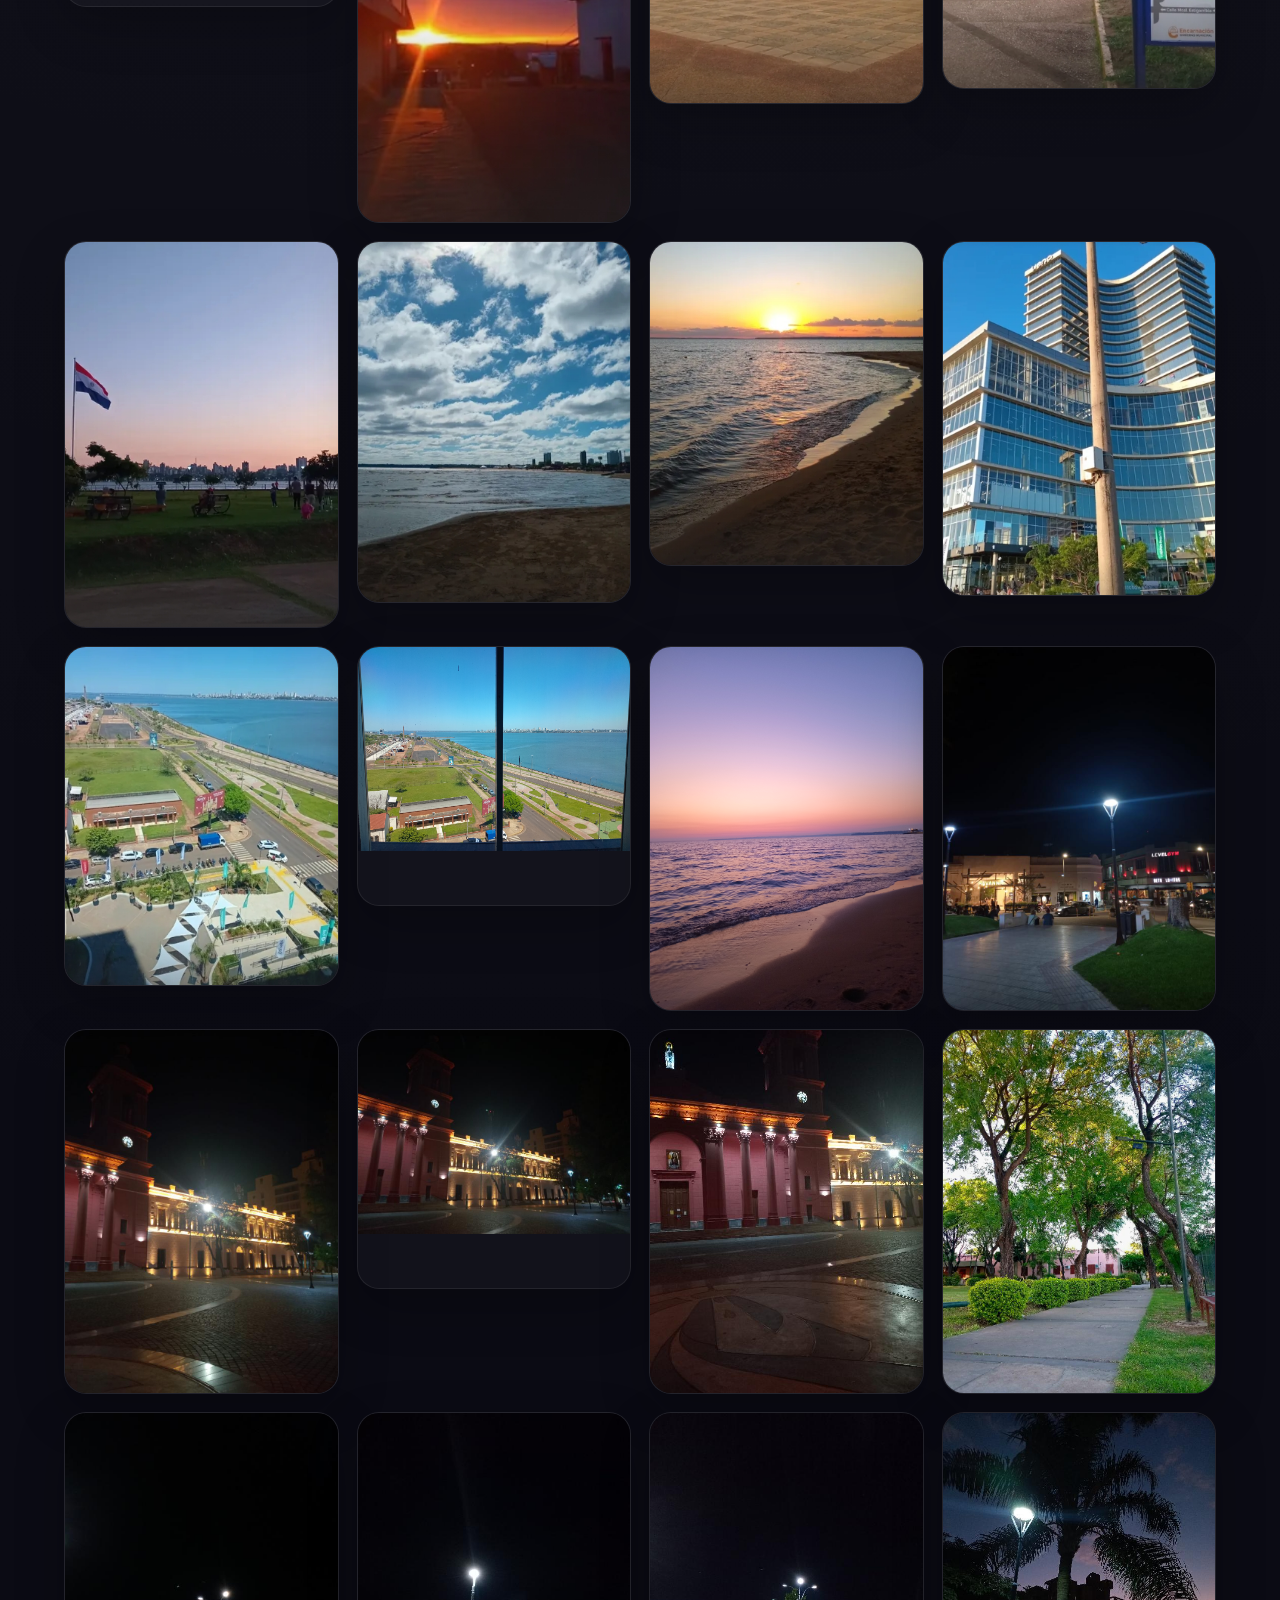
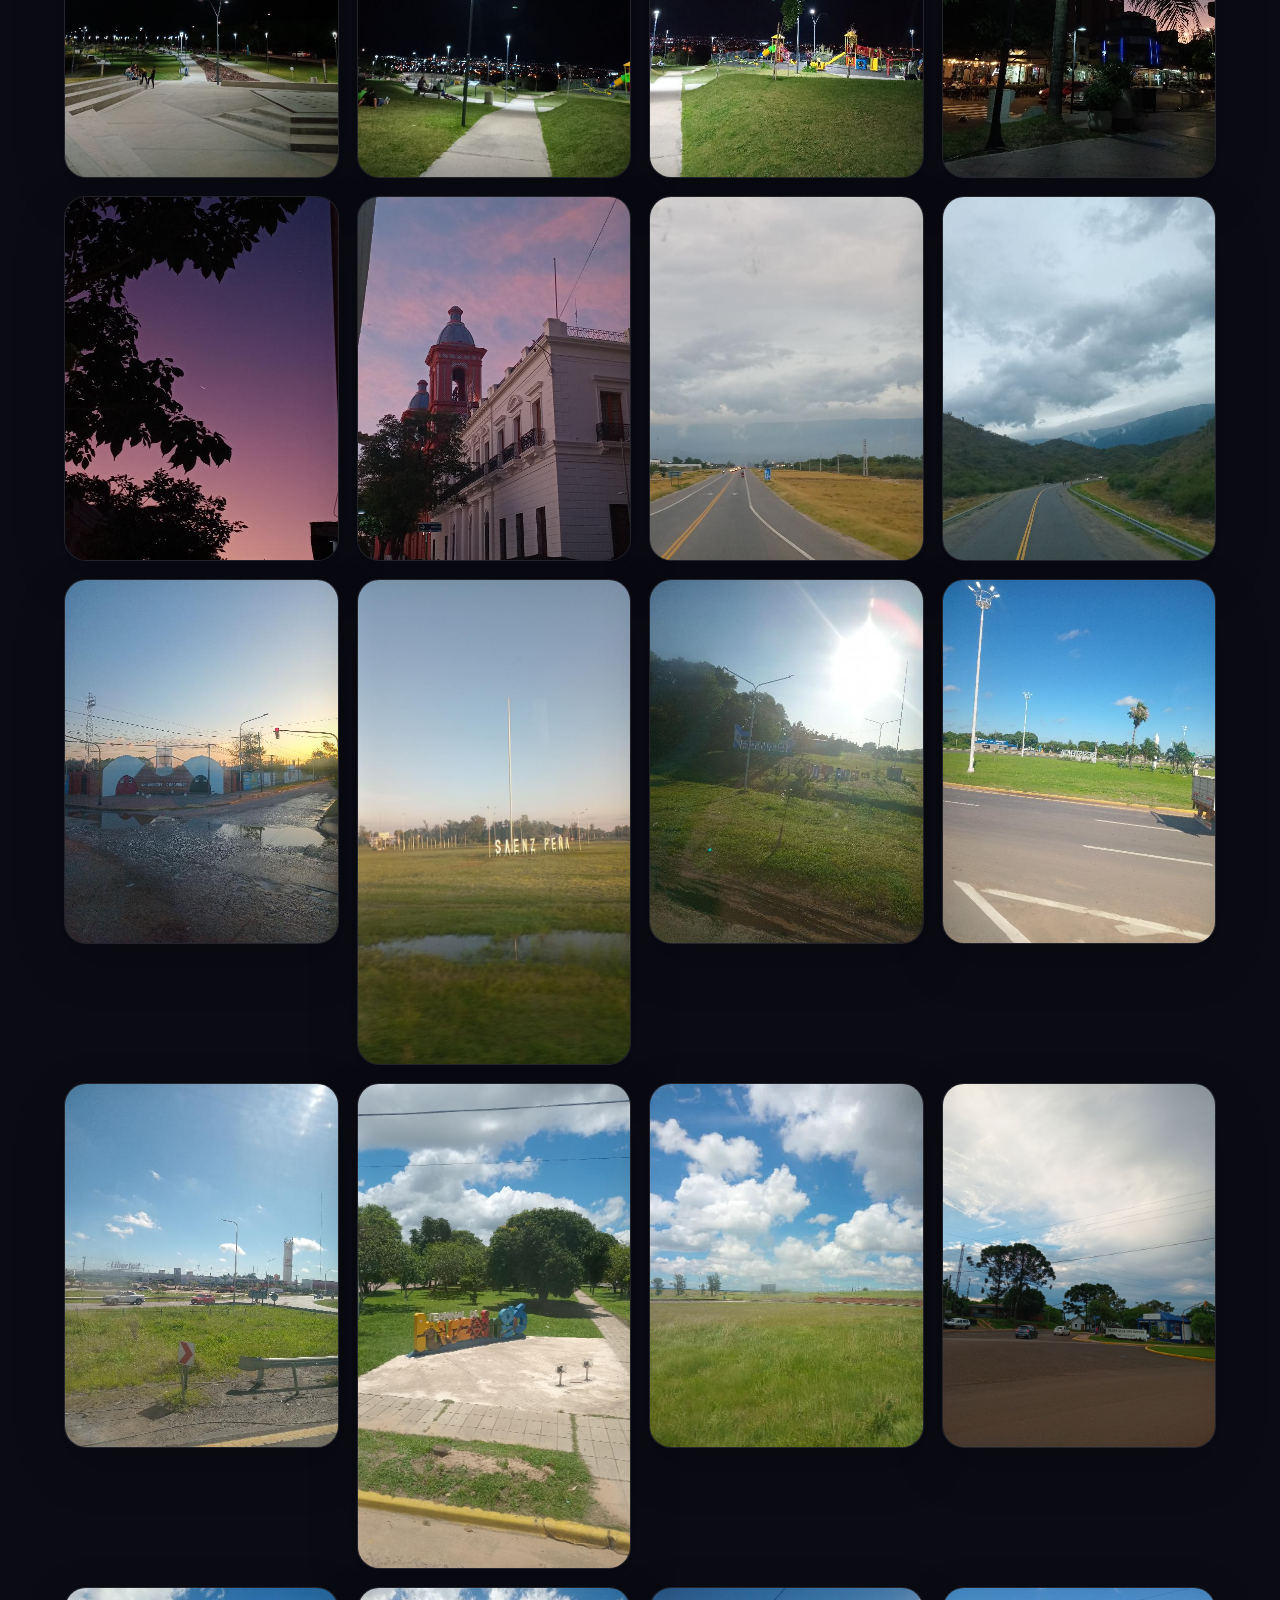
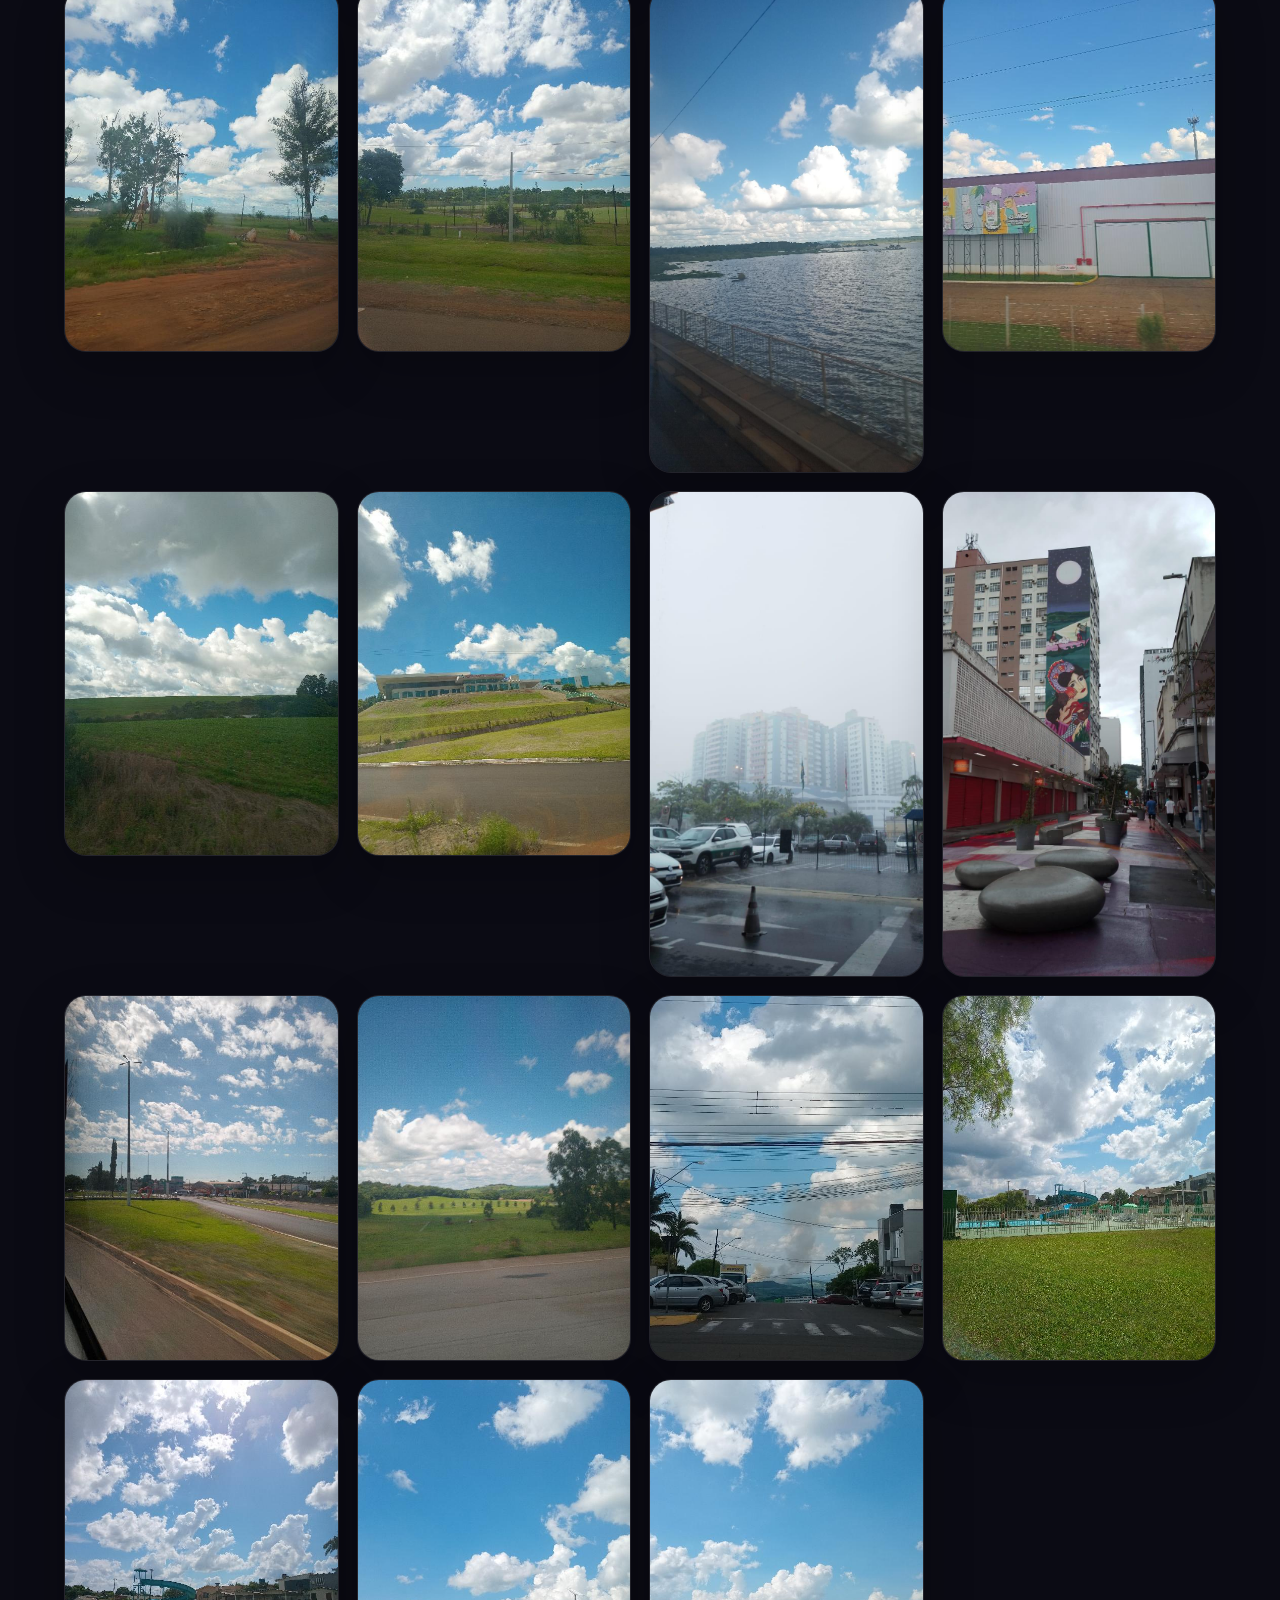
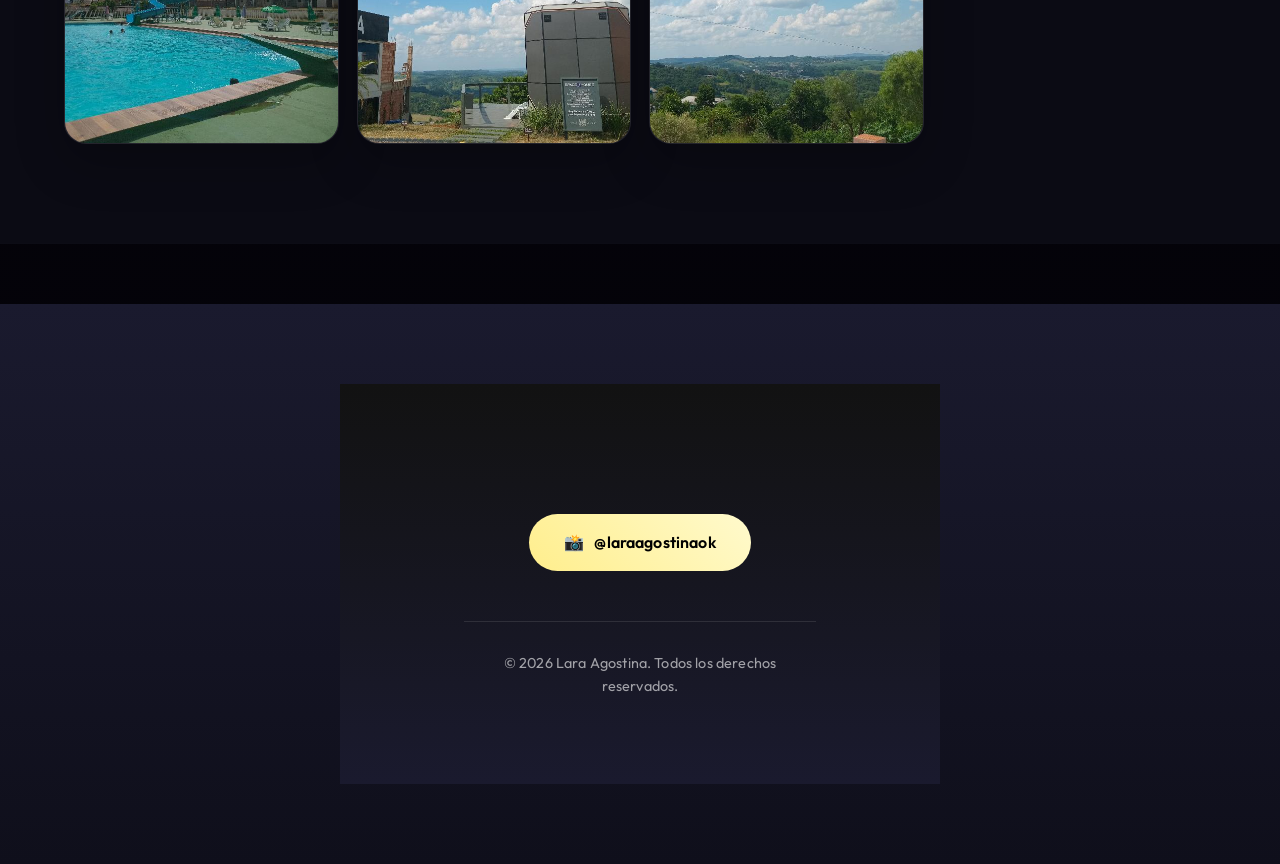
==== commit 202c2269: "Update print statement from 'Hello' to 'Goodbye'" ====
--- a/index.html
+++ b/index.html
@@ -25,7 +25,7 @@
         <li><a href="voluntaria.html">Voluntariados</a></li>
         <li><a href="certificaciones.html">Certificaciones</a></li>
         <li><a href="viajes.html">🇦🇷</a></li>
-        <li><a href="raices.html">♥︎</a></li>
+        <li><a href="raices.html">❤️</a></li>
     </ul>
     </div>
 </nav>
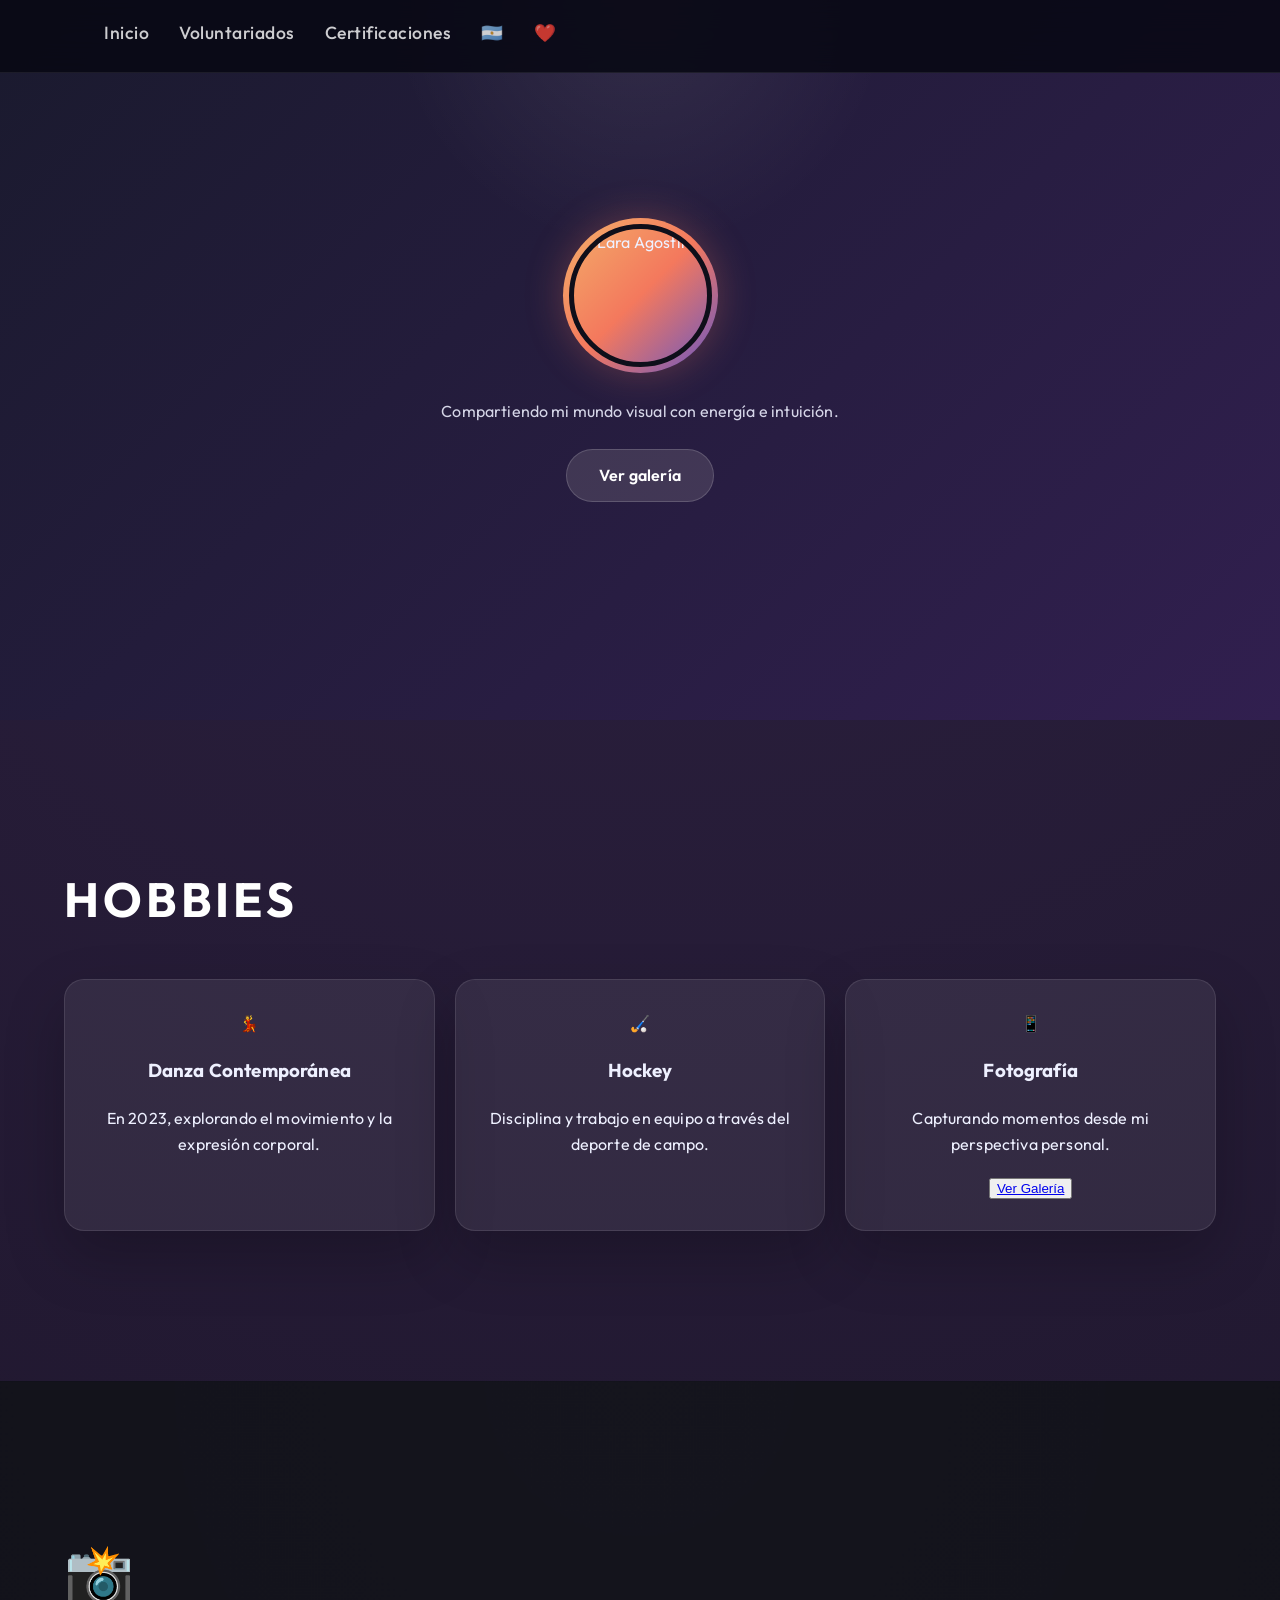
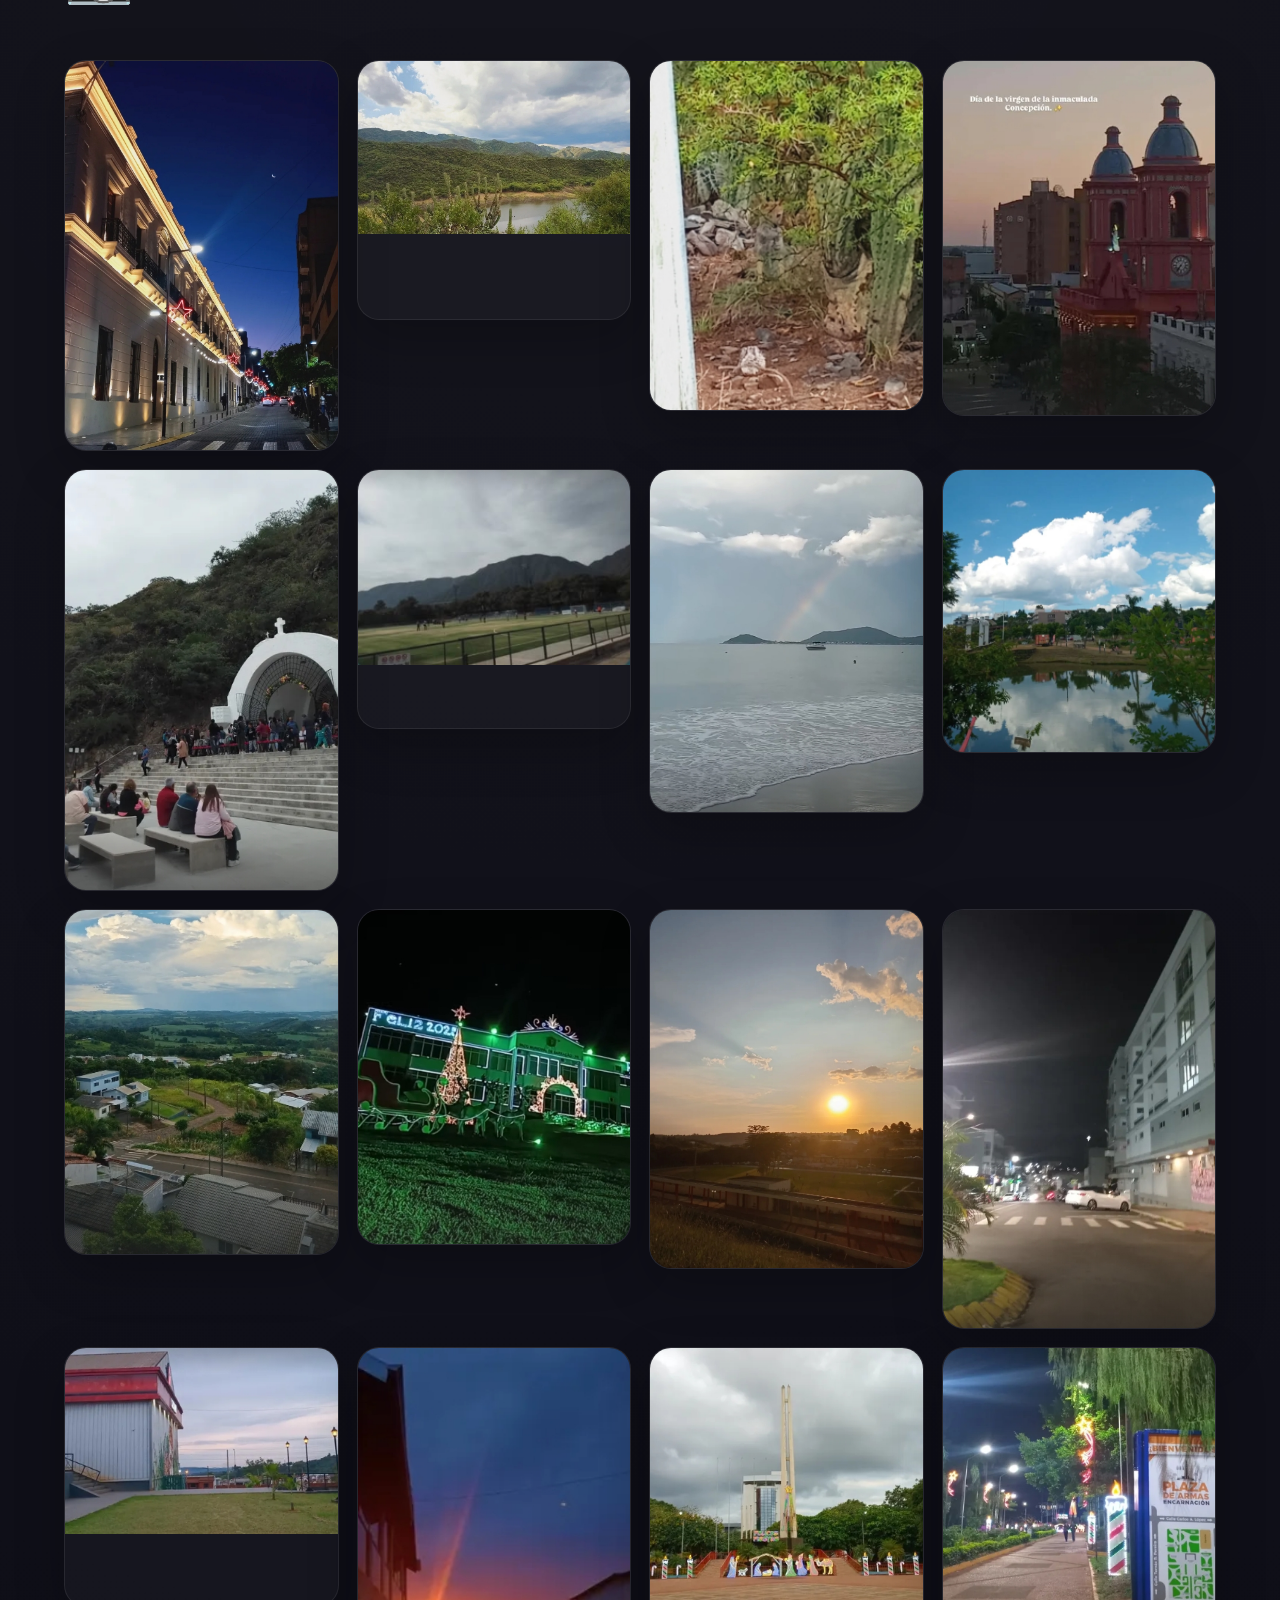
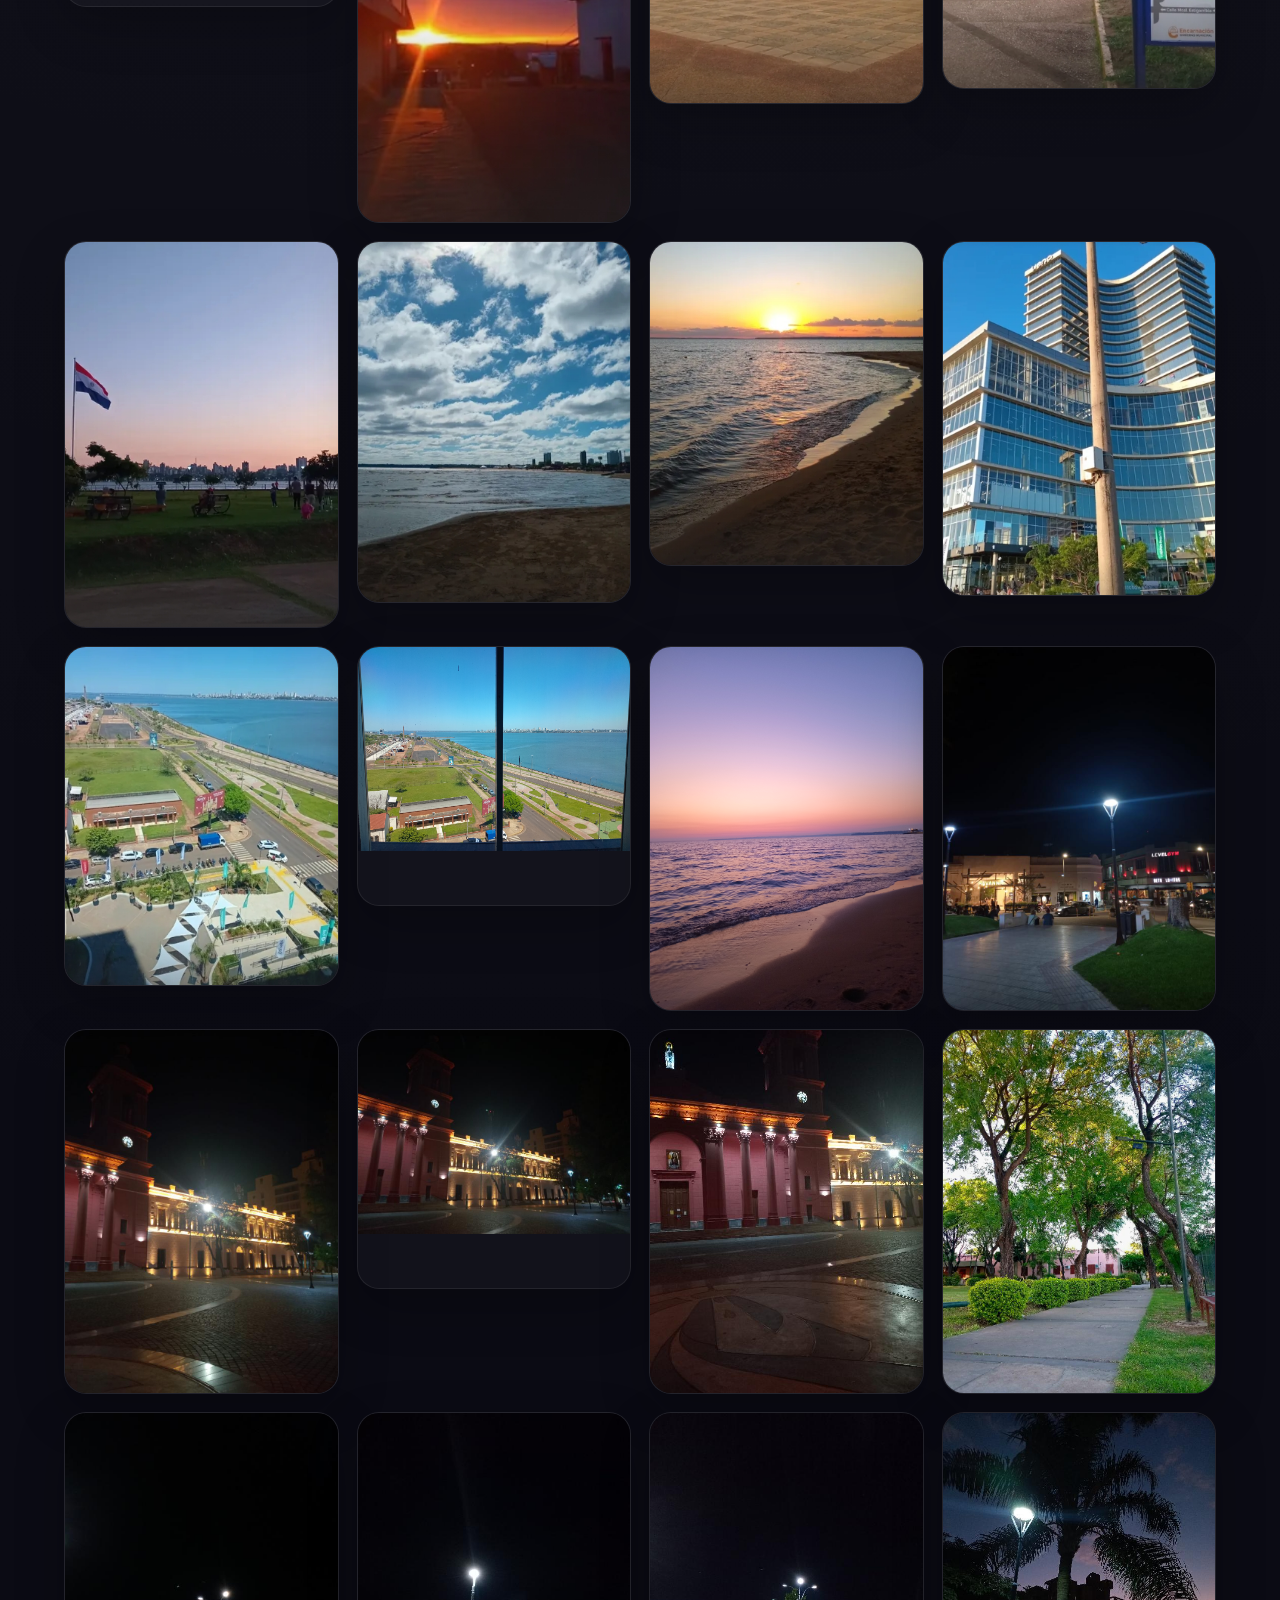
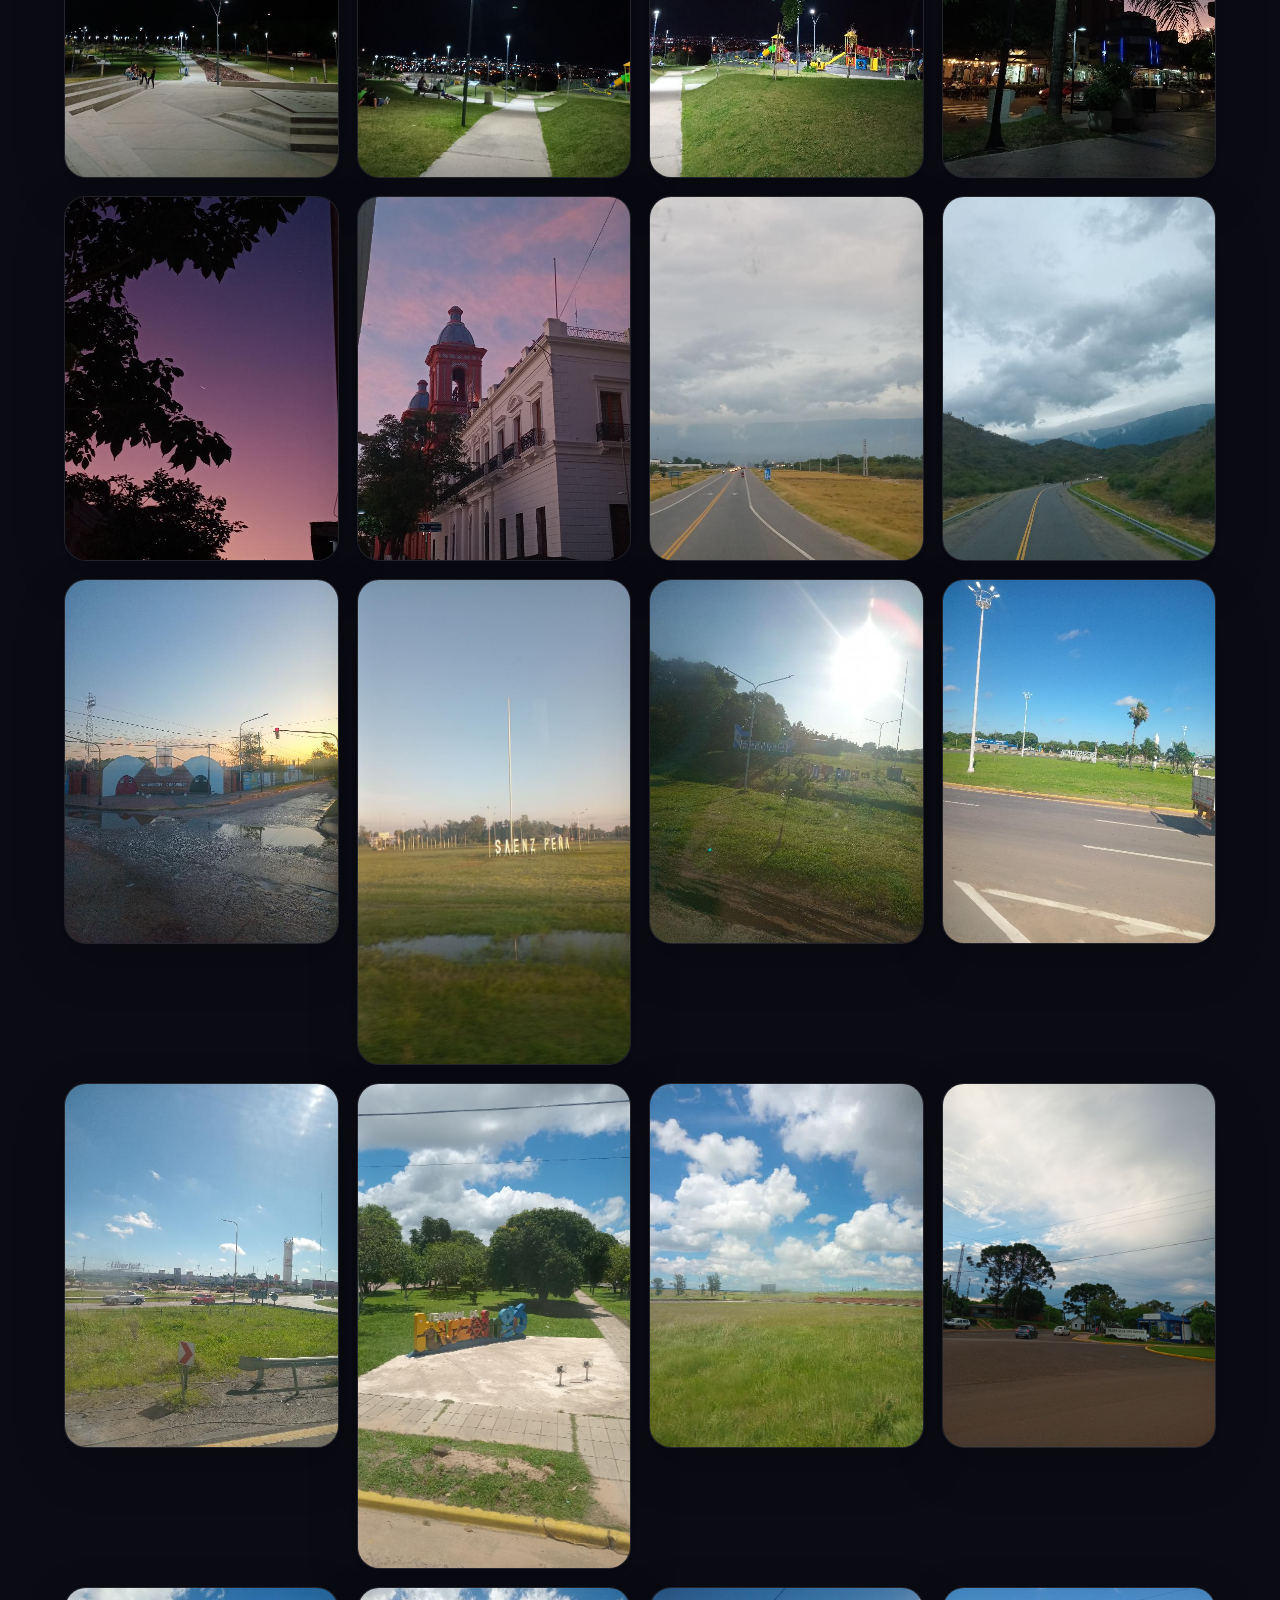
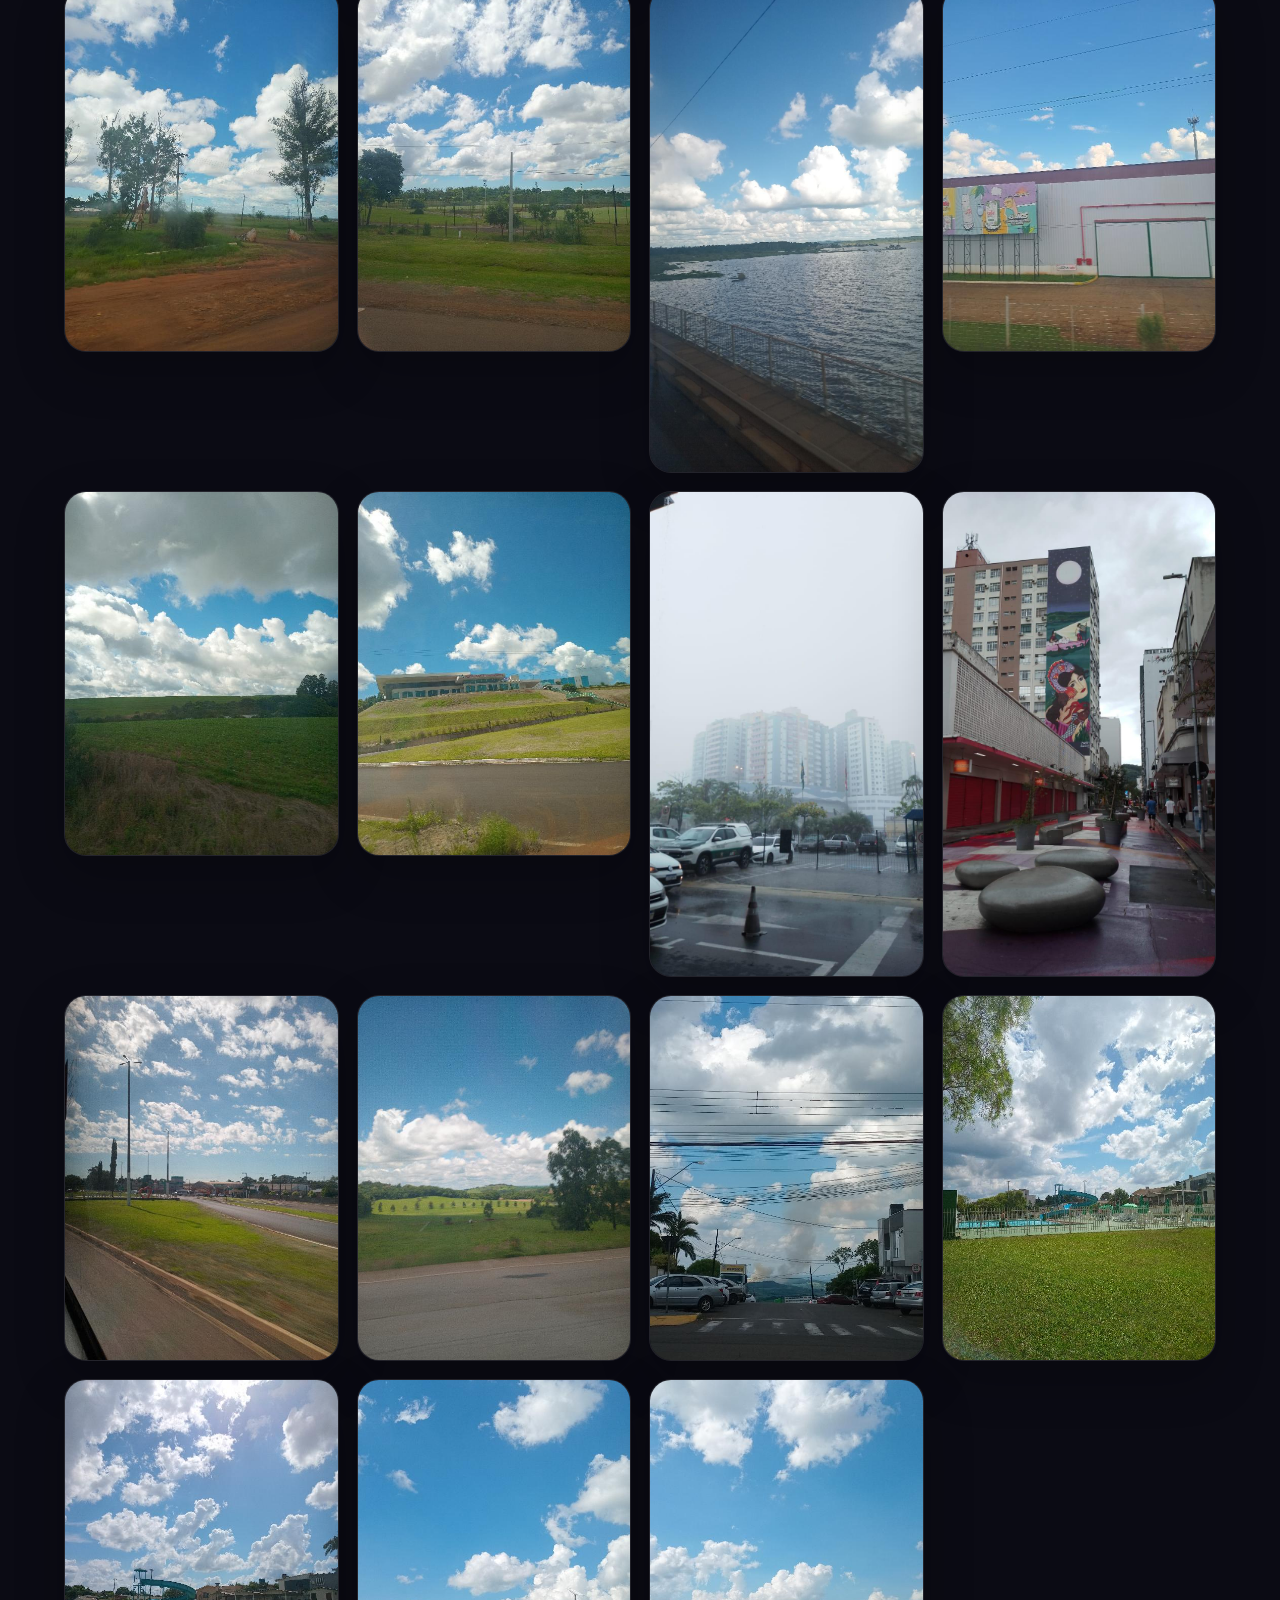
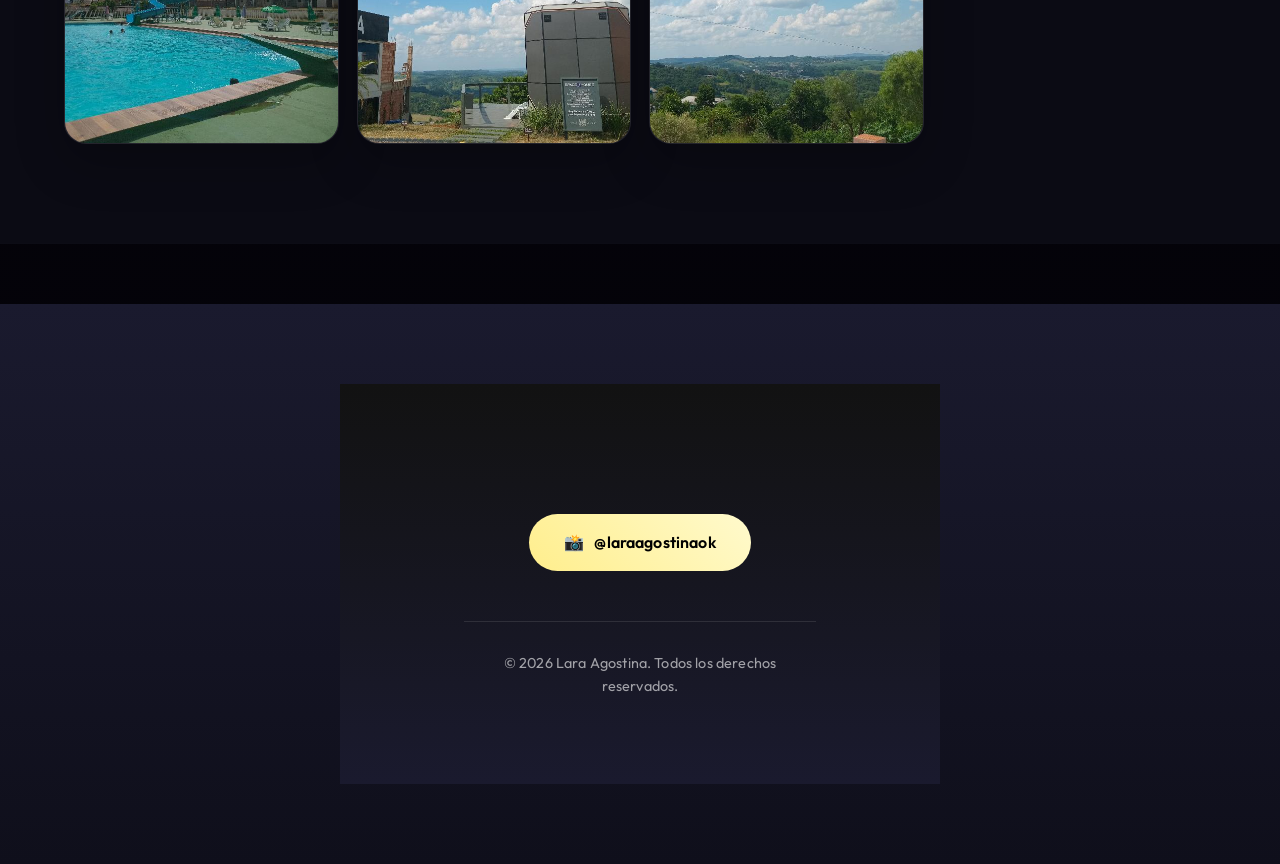
==== commit 309ffc61: "Update index.html" ====
--- a/index.html
+++ b/index.html
@@ -33,7 +33,7 @@
 <header class="hero">
     <div class="hero-container" data-aos="zoom-in">
         <div class="profile-frame">
-            <img src="foto de perfil.jpg" alt="Lara Agostina" class="profile-img">
+            <img src="foto de perfil2.jpg" alt="Lara Agostina" class="profile-img">
         </div>
         <div class="hero-text">
             <p>Compartiendo mi mundo visual con energía e intuición.</p>
